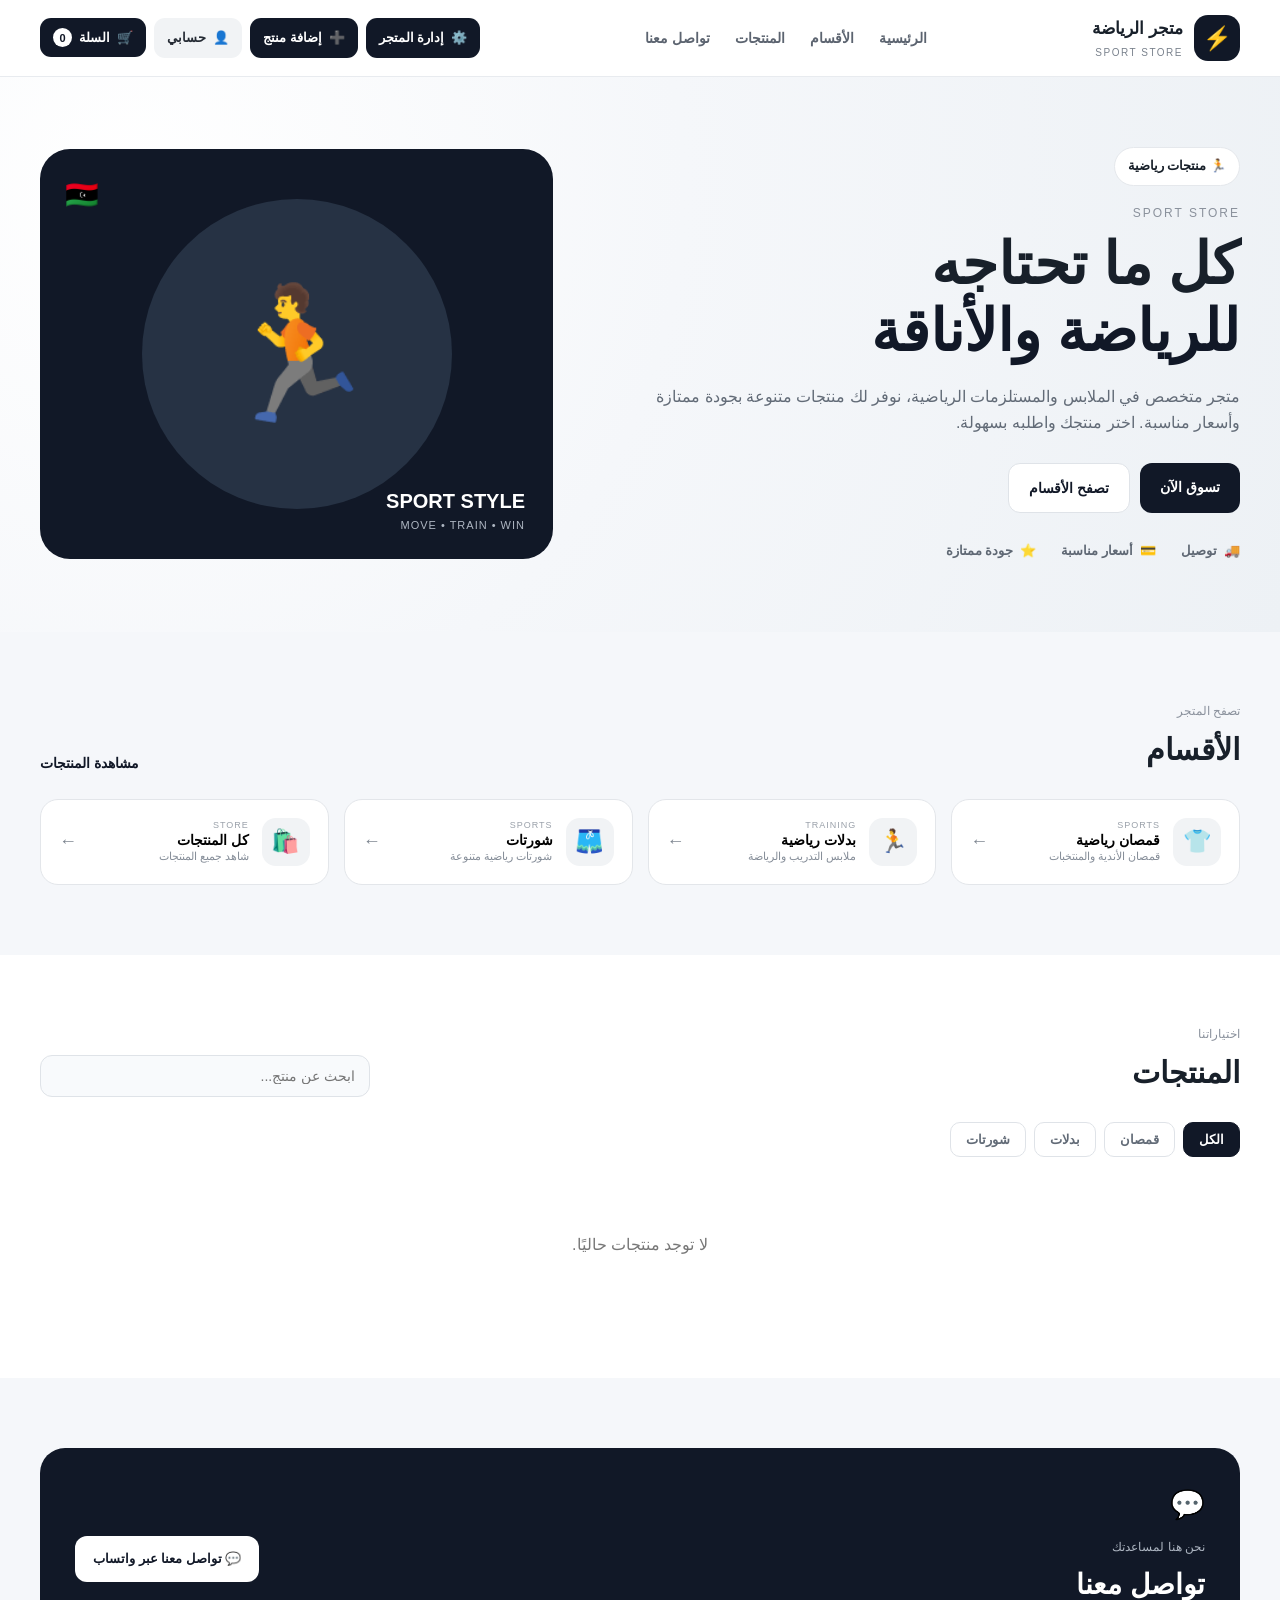
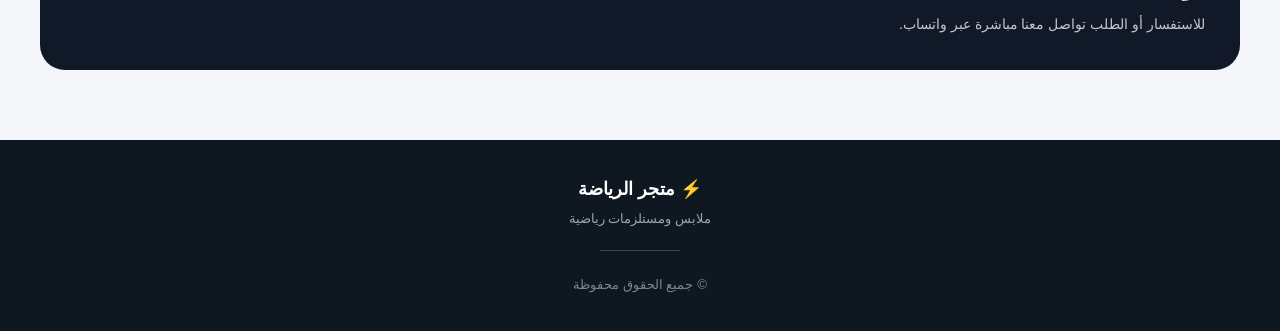
==== index.html @ 14ba753d "Add files via upload" ====
<!DOCTYPE html>
<html lang="ar" dir="rtl">

<head>
    <meta charset="UTF-8">
    <meta name="viewport" content="width=device-width, initial-scale=1.0">

    <title>متجر الرياضة</title>

    <link rel="stylesheet" href="style.css">

    <!-- تنسيق نافذة اختيار المقاس واللون فقط -->
    <style>
        .product-options {
            margin-top: 10px;
        }

        .option-group {
            margin-bottom: 16px;
        }

        .option-group label {
            display: block;
            font-weight: bold;
            margin-bottom: 8px;
        }

        .option-buttons {
            display: flex;
            flex-wrap: wrap;
            gap: 8px;
        }

        .option-button {
            border: 1px solid #d1d5db;
            background: #fff;
            color: #18202a;
            border-radius: 9px;
            padding: 9px 14px;
            cursor: pointer;
            font-weight: bold;
            transition: .2s;
        }

        .option-button:hover {
            border-color: #111827;
        }

        .option-button.selected {
            background: #111827;
            color: #fff;
            border-color: #111827;
        }

        .selected-option-text {
            margin-top: 7px;
            font-size: 13px;
            color: #6b7280;
        }

        .cart-item-options {
            margin: 6px 0;
            font-size: 13px;
            color: #555;
            line-height: 1.8;
        }

        .cart-item-options strong {
            color: #111827;
        }

        .product-option-note {
            margin-top: 8px;
            font-size: 12px;
            color: #6b7280;
        }

        .options-product-name {
            font-size: 18px;
            font-weight: bold;
            margin-bottom: 15px;
        }

        .options-error {
            color: #dc2626;
            font-size: 13px;
            margin-bottom: 10px;
            display: none;
        }

        .options-confirm-button {
            width: 100%;
            border: 0;
            background: #111827;
            color: #fff;
            padding: 13px;
            border-radius: 10px;
            font-size: 15px;
            font-weight: bold;
            cursor: pointer;
            margin-top: 5px;
        }

        .options-confirm-button:hover {
            background: #1f2937;
        }

        .checkout-item-options {
            display: block;
            font-size: 12px;
            color: #6b7280;
            margin-top: 3px;
        }
    </style>
</head>

<body>

    <!-- =========================
         الهيدر
    ========================== -->
    <header class="header">

        <div class="container header-content">

            <a href="#home" class="logo">
                <div class="logo-icon">⚡</div>

                <div>
                    <strong>متجر الرياضة</strong>
                    <small>SPORT STORE</small>
                </div>
            </a>

            <nav class="nav">
                <a href="#home">الرئيسية</a>
                <a href="#categories">الأقسام</a>
                <a href="#products">المنتجات</a>
                <a href="#contact">تواصل معنا</a>
            </nav>

            <div class="header-actions">

                <a href="admin.html" class="admin-button" id="admin-button">
                    ⚙️ <span>إدارة المتجر</span>
                </a>

                <a href="admin.html" class="admin-button" id="add-product-button">
                    ➕ <span>إضافة منتج</span>
                </a>

                <!-- حسابي -->
                <a
                    href="auth.html"
                    class="account-button"
                    id="account-button"
                    onclick="openAccount(event)"
                >
                    👤 <span>حسابي</span>
                </a>

                <button type="button" class="cart-button" onclick="openCart()">
                    🛒 <span>السلة</span>
                    <b id="cart-count">0</b>
                </button>

            </div>

        </div>

    </header>


    <!-- =========================
         الرئيسية
    ========================== -->
    <section class="hero" id="home">

        <div class="container hero-content">

            <div class="hero-text">

                <span class="hero-badge">
                    🏃 منتجات رياضية
                </span>

                <div class="hero-small">
                    SPORT STORE
                </div>

                <h1>
                    كل ما تحتاجه
                    <span>للرياضة والأناقة</span>
                </h1>

                <p>
                    متجر متخصص في الملابس والمستلزمات الرياضية،
                    نوفر لك منتجات متنوعة بجودة ممتازة وأسعار مناسبة.
                    اختر منتجك واطلبه بسهولة.
                </p>

                <div class="hero-buttons">

                    <a href="#products" class="primary-button">
                        تسوق الآن
                    </a>

                    <a href="#categories" class="secondary-button">
                        تصفح الأقسام
                    </a>

                </div>

                <div class="hero-features">

                    <div>
                        🚚
                        <span>توصيل</span>
                    </div>

                    <div>
                        💳
                        <span>أسعار مناسبة</span>
                    </div>

                    <div>
                        ⭐
                        <span>جودة ممتازة</span>
                    </div>

                </div>

            </div>


            <div class="hero-card">

                <div class="hero-circle"></div>

                <div class="hero-product">
                    🏃
                </div>

                <div class="hero-card-text">
                    <strong>SPORT STYLE</strong>
                    <span>MOVE • TRAIN • WIN</span>
                </div>

                <div class="hero-flag">
                    🇱🇾
                </div>

            </div>

        </div>

    </section>


    <!-- =========================
         الأقسام
    ========================== -->
    <section class="categories-section" id="categories">

        <div class="container">

            <div class="section-heading">

                <div>
                    <span class="section-label">
                        تصفح المتجر
                    </span>

                    <h2>
                        الأقسام
                    </h2>
                </div>

                <a href="#products">
                    مشاهدة المنتجات
                </a>

            </div>


            <div class="sport-categories">

                <button
                    type="button"
                    class="sport-category"
                    onclick="filterByCategory('قمصان')"
                >

                    <div class="sport-category-icon">
                        👕
                    </div>

                    <div class="sport-category-content">

                        <span>
                            SPORTS
                        </span>

                        <strong>
                            قمصان رياضية
                        </strong>

                        <small>
                            قمصان الأندية والمنتخبات
                        </small>

                    </div>

                    <div class="sport-category-arrow">
                        ←
                    </div>

                </button>


                <button
                    type="button"
                    class="sport-category"
                    onclick="filterByCategory('بدلات')"
                >

                    <div class="sport-category-icon">
                        🏃
                    </div>

                    <div class="sport-category-content">

                        <span>
                            TRAINING
                        </span>

                        <strong>
                            بدلات رياضية
                        </strong>

                        <small>
                            ملابس التدريب والرياضة
                        </small>

                    </div>

                    <div class="sport-category-arrow">
                        ←
                    </div>

                </button>


                <button
                    type="button"
                    class="sport-category"
                    onclick="filterByCategory('شورتات')"
                >

                    <div class="sport-category-icon">
                        🩳
                    </div>

                    <div class="sport-category-content">

                        <span>
                            SPORTS
                        </span>

                        <strong>
                            شورتات
                        </strong>

                        <small>
                            شورتات رياضية متنوعة
                        </small>

                    </div>

                    <div class="sport-category-arrow">
                        ←
                    </div>

                </button>


                <button
                    type="button"
                    class="sport-category sport-category-all"
                    onclick="filterByCategory('الكل')"
                >

                    <div class="sport-category-icon">
                        🛍️
                    </div>

                    <div class="sport-category-content">

                        <span>
                            STORE
                        </span>

                        <strong>
                            كل المنتجات
                        </strong>

                        <small>
                            شاهد جميع المنتجات
                        </small>

                    </div>

                    <div class="sport-category-arrow">
                        ←
                    </div>

                </button>

            </div>

        </div>

    </section>


    <!-- =========================
         المنتجات
    ========================== -->
    <section class="products-section" id="products">

        <div class="container">

            <div class="products-heading">

                <div>

                    <span class="section-label">
                        اختياراتنا
                    </span>

                    <h2>
                        المنتجات
                    </h2>

                </div>


                <div class="search-box">

                    <input
                        type="search"
                        id="search-input"
                        placeholder="ابحث عن منتج..."
                    >

                </div>

            </div>


            <div class="filter-buttons">

                <button
                    type="button"
                    class="filter-btn active"
                    data-category="الكل"
                    onclick="filterByCategory('الكل', this)"
                >
                    الكل
                </button>

                <button
                    type="button"
                    class="filter-btn"
                    data-category="قمصان"
                    onclick="filterByCategory('قمصان', this)"
                >
                    قمصان
                </button>

                <button
                    type="button"
                    class="filter-btn"
                    data-category="بدلات"
                    onclick="filterByCategory('بدلات', this)"
                >
                    بدلات
                </button>

                <button
                    type="button"
                    class="filter-btn"
                    data-category="شورتات"
                    onclick="filterByCategory('شورتات', this)"
                >
                    شورتات
                </button>

            </div>


            <div
                class="products-grid"
                id="products-container"
            ></div>


            <div
                class="no-products"
                id="no-products"
            >
                لا توجد منتجات حاليًا.
            </div>

        </div>

    </section>


    <!-- =========================
         تواصل معنا
    ========================== -->
    <section class="contact-section" id="contact">

        <div class="container">

            <div class="contact-box">

                <div>

                    <div class="contact-icon">
                        💬
                    </div>

                    <span>
                        نحن هنا لمساعدتك
                    </span>

                    <h2>
                        تواصل معنا
                    </h2>

                    <p>
                        للاستفسار أو الطلب تواصل معنا مباشرة عبر واتساب.
                    </p>

                </div>


                <a
                    href="https://api.whatsapp.com/send?phone=218910251861"
                    class="whatsapp-button"
                >
                    💬 تواصل معنا عبر واتساب
                </a>

            </div>

        </div>

    </section>


    <!-- =========================
         نافذة اختيار المقاس واللون
    ========================== -->
    <div
        class="modal-overlay"
        id="product-options-modal"
    >

        <div class="modal">

            <div class="modal-header">

                <div>

                    <span>
                        اختر المواصفات
                    </span>

                    <h2>
                        🛍️ تفاصيل المنتج
                    </h2>

                </div>

                <button
                    type="button"
                    class="close-button"
                    onclick="closeProductOptions()"
                >
                    ×
                </button>

            </div>


            <div class="options-product-name" id="options-product-name">
                المنتج
            </div>


            <div
                class="options-error"
                id="options-error"
            >
                يرجى اختيار الخيارات المطلوبة.
            </div>


            <div
                class="product-options"
                id="product-options"
            ></div>


            <button
                type="button"
                class="options-confirm-button"
                onclick="confirmProductOptions()"
            >
                🛒 إضافة للسلة
            </button>

        </div>

    </div>


    <!-- =========================
         سلة المشتريات
    ========================== -->
    <div
        class="modal-overlay"
        id="cart-modal"
    >

        <div class="modal">

            <div class="modal-header">

                <div>

                    <span>
                        مشترياتك
                    </span>

                    <h2>
                        🛒 سلة المشتريات
                    </h2>

                </div>

                <button
                    type="button"
                    class="close-button"
                    onclick="closeCart()"
                >
                    ×
                </button>

            </div>


            <div
                class="cart-items"
                id="cart-items"
            ></div>


            <div class="cart-footer">

                <div class="cart-total">

                    <span>
                        الإجمالي
                    </span>

                    <strong id="cart-total">
                        0 د.ل
                    </strong>

                </div>


                <button
                    type="button"
                    class="checkout-button"
                    onclick="checkout()"
                >
                    إتمام الطلب
                </button>

            </div>

        </div>

    </div>


    <!-- =========================
         إتمام الطلب
    ========================== -->
    <div
        class="modal-overlay"
        id="checkout-modal"
    >

        <div class="modal">

            <div class="modal-header">

                <div>

                    <span>
                        بيانات التوصيل
                    </span>

                    <h2>
                        إتمام الطلب
                    </h2>

                </div>

                <button
                    type="button"
                    class="close-button"
                    onclick="closeCheckout()"
                >
                    ×
                </button>

            </div>


            <form id="checkout-form">

                <div class="form-group">

                    <label for="customer-name">
                        الاسم
                    </label>

                    <input
                        type="text"
                        id="customer-name"
                        placeholder="اكتب اسمك"
                        required
                    >

                </div>


                <div class="form-group">

                    <label for="customer-phone">
                        رقم الهاتف
                    </label>

                    <input
                        type="tel"
                        id="customer-phone"
                        placeholder="0912345678"
                        required
                    >

                </div>


                <div class="form-group">

                    <label for="customer-city">
                        المدينة
                    </label>

                    <input
                        type="text"
                        id="customer-city"
                        placeholder="مثال: طرابلس"
                        required
                    >

                </div>


                <div class="form-group">

                    <label for="customer-address">
                        العنوان
                    </label>

                    <textarea
                        id="customer-address"
                        placeholder="اكتب عنوان التوصيل بالتفصيل"
                        required
                    ></textarea>

                </div>


                <div class="form-group">

                    <label for="customer-notes">
                        ملاحظات
                    </label>

                    <textarea
                        id="customer-notes"
                        placeholder="أي ملاحظات إضافية..."
                    ></textarea>

                </div>


                <div class="checkout-summary">

                    <h3>
                        ملخص الطلب
                    </h3>

                    <div
                        class="checkout-items"
                        id="checkout-items"
                    ></div>

                    <div class="checkout-total">

                        <span>
                            الإجمالي
                        </span>

                        <strong id="checkout-total">
                            0 د.ل
                        </strong>

                    </div>

                </div>


                <button
                    type="submit"
                    class="confirm-order-button"
                >
                    📲 إرسال الطلب عبر واتساب
                </button>

            </form>

        </div>

    </div>


    <!-- =========================
         الفوتر
    ========================== -->
    <footer class="footer">

        <div class="container">

            <div class="footer-logo">
                ⚡ متجر الرياضة
            </div>

            <p>
                ملابس ومستلزمات رياضية
            </p>

            <div class="footer-line"></div>

            <small>
                © جميع الحقوق محفوظة
            </small>

        </div>

    </footer>


    <!-- =========================
         فتح الحساب حسب حالة تسجيل الدخول
    ========================== -->
    <script>
        function openAccount(event) {

            event.preventDefault();

            const currentUser =
                localStorage.getItem("myStoreCurrentUser");

            if (currentUser) {

                window.location.href = "account.html";

            } else {

                window.location.href = "auth.html";

            }
        }
    </script>


    <script src="script.js"></script>

</body>

</html>
---- style.css ----
/* =========================
   الإعدادات العامة
========================= */

* {
    box-sizing: border-box;
    margin: 0;
    padding: 0;
}

html {
    scroll-behavior: smooth;
}

body {
    font-family: Arial, Tahoma, sans-serif;
    background: #f5f7fa;
    color: #18202a;
    line-height: 1.6;
}

a {
    text-decoration: none;
    color: inherit;
}

button,
input,
textarea,
select {
    font-family: inherit;
}

.container {
    width: min(1200px, calc(100% - 40px));
    margin: auto;
}


/* =========================
   HEADER
========================= */

.header {
    background: #ffffff;
    border-bottom: 1px solid #e8ebef;
    position: sticky;
    top: 0;
    z-index: 100;
}

.header-content {
    min-height: 76px;
    display: flex;
    align-items: center;
    justify-content: space-between;
    gap: 20px;
}

.logo {
    display: flex;
    align-items: center;
    gap: 11px;
    flex-shrink: 0;
}

.logo-icon {
    width: 46px;
    height: 46px;
    border-radius: 14px;
    background: #111827;
    color: #fff;
    display: flex;
    align-items: center;
    justify-content: center;
    font-size: 23px;
}

.logo strong {
    display: block;
    font-size: 17px;
}

.logo small {
    display: block;
    color: #7a828d;
    font-size: 10px;
    letter-spacing: 1.5px;
    margin-top: 2px;
}

.nav {
    display: flex;
    align-items: center;
    gap: 25px;
}

.nav a {
    color: #5c6470;
    font-size: 14px;
    font-weight: bold;
    transition: .2s;
}

.nav a:hover {
    color: #111827;
}

.header-actions {
    display: flex;
    align-items: center;
    gap: 8px;
}


/* =========================
   أزرار الإدارة
   إضافة فقط بدون تغيير
   باقي تصميم الموقع
========================= */

.admin-button {
    display: flex;
    align-items: center;
    justify-content: center;
    gap: 7px;

    padding: 10px 13px;

    background: #111827;
    color: #ffffff;

    border: 0;
    border-radius: 11px;

    font-size: 13px;
    font-weight: bold;

    text-decoration: none;
    white-space: nowrap;

    cursor: pointer;

    transition:
        transform .2s ease,
        opacity .2s ease,
        background .2s ease;
}

.admin-button:hover {
    background: #1f2937;
    transform: translateY(-1px);
}

.admin-button:active {
    transform: translateY(0);
}


/* =========================
   ACCOUNT
========================= */

.account-button {
    display: flex;
    align-items: center;
    gap: 7px;
    padding: 10px 13px;
    border-radius: 11px;
    background: #f1f3f5;
    color: #252b34;
    font-size: 13px;
    font-weight: bold;
    transition: .2s;
}

.account-button:hover {
    background: #e7e9ec;
}


/* =========================
   CART BUTTON
========================= */

.cart-button {
    position: relative;

    display: flex;
    align-items: center;
    gap: 7px;

    border: 0;
    padding: 10px 13px;

    border-radius: 11px;

    background: #111827;
    color: white;

    font-size: 13px;
    font-weight: bold;

    cursor: pointer;

    transition: .2s;
}

.cart-button:hover {
    background: #1f2937;
}

.cart-button b {
    min-width: 19px;
    height: 19px;

    padding: 0 5px;

    border-radius: 20px;

    background: #ffffff;
    color: #111827;

    display: flex;
    align-items: center;
    justify-content: center;

    font-size: 11px;
}


/* =========================
   HERO
========================= */

.hero {
    padding: 70px 0;
    background:
        radial-gradient(
            circle at 10% 20%,
            #ffffff 0,
            #f5f7fa 45%,
            #edf1f5 100%
        );
}

.hero-content {
    display: grid;
    grid-template-columns: 1.1fr .9fr;
    align-items: center;
    gap: 60px;
}

.hero-badge {
    display: inline-flex;
    align-items: center;
    gap: 7px;

    background: #ffffff;
    border: 1px solid #e5e8ec;

    border-radius: 30px;

    padding: 8px 13px;

    font-size: 13px;
    font-weight: bold;

    margin-bottom: 18px;
}

.hero-small {
    color: #8a919c;
    font-size: 12px;
    letter-spacing: 2px;
    margin-bottom: 8px;
}

.hero h1 {
    font-size: clamp(34px, 5vw, 58px);
    line-height: 1.15;
    margin-bottom: 20px;
}

.hero h1 span {
    display: block;
    color: #111827;
}

.hero-text p {
    max-width: 650px;
    color: #626b77;
    font-size: 16px;
    margin-bottom: 27px;
}

.hero-buttons {
    display: flex;
    gap: 10px;
    flex-wrap: wrap;
}

.primary-button,
.secondary-button {
    padding: 13px 20px;
    border-radius: 12px;
    font-weight: bold;
    font-size: 14px;
    transition: .2s;
}

.primary-button {
    background: #111827;
    color: #fff;
}

.primary-button:hover {
    background: #1f2937;
}

.secondary-button {
    background: #fff;
    color: #111827;
    border: 1px solid #dfe3e8;
}

.secondary-button:hover {
    background: #f1f3f5;
}

.hero-features {
    display: flex;
    gap: 25px;
    margin-top: 28px;
    flex-wrap: wrap;
}

.hero-features div {
    display: flex;
    align-items: center;
    gap: 7px;
    color: #5f6874;
    font-size: 13px;
    font-weight: bold;
}

.hero-card {
    min-height: 410px;
    border-radius: 30px;
    background: #111827;
    color: #fff;
    position: relative;
    overflow: hidden;

    display: flex;
    align-items: center;
    justify-content: center;
}

.hero-circle {
    position: absolute;

    width: 310px;
    height: 310px;

    border-radius: 50%;

    background: #263244;
}

.hero-product {
    position: relative;
    z-index: 2;
    font-size: 130px;
}

.hero-card-text {
    position: absolute;
    right: 28px;
    bottom: 25px;

    display: flex;
    flex-direction: column;
}

.hero-card-text strong {
    font-size: 20px;
}

.hero-card-text span {
    font-size: 11px;
    color: #aeb6c2;
    letter-spacing: 1px;
}

.hero-flag {
    position: absolute;
    top: 25px;
    left: 25px;
    font-size: 27px;
}


/* =========================
   SECTIONS
========================= */

.categories-section,
.products-section,
.contact-section {
    padding: 70px 0;
}

.section-heading,
.products-heading {
    display: flex;
    align-items: end;
    justify-content: space-between;
    gap: 20px;

    margin-bottom: 25px;
}

.section-label {
    display: block;
    color: #8a919c;
    font-size: 12px;
    margin-bottom: 5px;
}

.section-heading h2,
.products-heading h2 {
    font-size: 30px;
}

.section-heading > a {
    color: #111827;
    font-size: 14px;
    font-weight: bold;
}


/* =========================
   CATEGORIES
========================= */

.sport-categories {
    display: grid;
    grid-template-columns: repeat(4, 1fr);
    gap: 15px;
}

.sport-category {
    border: 1px solid #e3e6ea;
    background: #fff;

    border-radius: 18px;
    padding: 18px;

    display: flex;
    align-items: center;
    gap: 13px;

    text-align: right;

    cursor: pointer;

    transition:
        transform .2s ease,
        box-shadow .2s ease,
        border-color .2s ease;
}

.sport-category:hover {
    transform: translateY(-3px);
    border-color: #cfd4da;
    box-shadow: 0 12px 30px rgba(17,24,39,.08);
}

.sport-category-icon {
    width: 48px;
    height: 48px;

    flex-shrink: 0;

    border-radius: 14px;

    background: #f1f3f5;

    display: flex;
    align-items: center;
    justify-content: center;

    font-size: 23px;
}

.sport-category-content {
    flex: 1;
}

.sport-category-content span {
    display: block;
    color: #9aa1aa;
    font-size: 9px;
    letter-spacing: 1px;
}

.sport-category-content strong {
    display: block;
    font-size: 14px;
    margin: 2px 0;
}

.sport-category-content small {
    display: block;
    color: #858d98;
    font-size: 11px;
}

.sport-category-arrow {
    color: #7d8590;
    font-size: 18px;
}


/* =========================
   PRODUCTS
========================= */

.products-section {
    background: #fff;
}

.search-box {
    width: min(330px, 100%);
}

.search-box input {
    width: 100%;

    border: 1px solid #dfe3e8;
    border-radius: 12px;

    padding: 12px 14px;

    outline: none;

    background: #f8fafc;

    font-size: 14px;
}

.search-box input:focus {
    border-color: #aeb5be;
    background: #fff;
}

.filter-buttons {
    display: flex;
    gap: 8px;
    flex-wrap: wrap;

    margin-bottom: 25px;
}

.filter-btn {
    border: 1px solid #dfe3e8;

    background: #fff;
    color: #626b77;

    padding: 9px 15px;

    border-radius: 10px;

    font-size: 13px;
    font-weight: bold;

    cursor: pointer;

    transition: .2s;
}

.filter-btn:hover,
.filter-btn.active {
    background: #111827;
    color: #fff;
    border-color: #111827;
}

.products-grid {
    display: grid;
    grid-template-columns: repeat(4, 1fr);
    gap: 18px;
}

.product-card {
    background: #fff;

    border: 1px solid #e5e8ec;
    border-radius: 18px;

    overflow: hidden;

    transition:
        transform .2s ease,
        box-shadow .2s ease;
}

.product-card:hover {
    transform: translateY(-4px);
    box-shadow: 0 15px 35px rgba(17,24,39,.08);
}

.product-image {
    height: 250px;
    background: #f1f3f5;
    overflow: hidden;
}

.product-image img {
    width: 100%;
    height: 100%;
    object-fit: cover;
}

.product-info {
    padding: 16px;
}

.product-category {
    color: #8a919c;
    font-size: 11px;
    margin-bottom: 5px;
}

.product-name {
    font-size: 16px;
    margin-bottom: 8px;
}

.product-description {
    color: #7b838e;
    font-size: 12px;
    margin-bottom: 12px;

    display: -webkit-box;
    -webkit-line-clamp: 2;
    -webkit-box-orient: vertical;
    overflow: hidden;
}

.product-bottom {
    display: flex;
    align-items: center;
    justify-content: space-between;
    gap: 10px;
}

.product-price {
    font-size: 17px;
    font-weight: bold;
}

.add-to-cart {
    border: 0;
    background: #111827;
    color: #fff;

    padding: 9px 12px;

    border-radius: 10px;

    font-size: 12px;
    font-weight: bold;

    cursor: pointer;
}

.add-to-cart:hover {
    background: #1f2937;
}

.no-products {
    display: none;
    text-align: center;
    padding: 50px 20px;
    color: #777;
}


/* =========================
   CONTACT
========================= */

.contact-box {
    background: #111827;
    color: #fff;

    border-radius: 25px;

    padding: 35px;

    display: flex;
    align-items: center;
    justify-content: space-between;

    gap: 25px;
}

.contact-icon {
    font-size: 28px;
    margin-bottom: 5px;
}

.contact-box > div > span {
    color: #aeb6c2;
    font-size: 12px;
}

.contact-box h2 {
    font-size: 28px;
    margin: 5px 0;
}

.contact-box p {
    color: #c1c7d0;
    font-size: 14px;
}

.whatsapp-button {
    background: #fff;
    color: #111827;

    padding: 13px 18px;

    border-radius: 12px;

    font-size: 13px;
    font-weight: bold;

    white-space: nowrap;
}


/* =========================
   MODALS
========================= */

.modal-overlay {
    position: fixed;
    inset: 0;

    background: rgba(0,0,0,.65);

    display: none;
    align-items: center;
    justify-content: center;

    padding: 20px;

    z-index: 1000;
}

.modal-overlay.show {
    display: flex;
}

.modal {
    width: 100%;
    max-width: 600px;

    max-height: 90vh;

    overflow-y: auto;

    background: #fff;

    border-radius: 20px;

    padding: 25px;
}

.modal-header {
    display: flex;
    align-items: center;
    justify-content: space-between;

    margin-bottom: 20px;
}

.modal-header span {
    color: #8a919c;
    font-size: 12px;
}

.modal-header h2 {
    font-size: 21px;
}

.close-button {
    width: 38px;
    height: 38px;

    border: 0;
    border-radius: 50%;

    background: #f0f2f4;

    font-size: 23px;

    cursor: pointer;
}


/* =========================
   CART
========================= */

.cart-items {
    display: grid;
    gap: 10px;
}

.cart-item {
    border: 1px solid #e5e7eb;
    border-radius: 13px;

    padding: 13px;

    display: flex;
    align-items: center;
    justify-content: space-between;

    gap: 12px;
}

.cart-item-right {
    display: flex;
    align-items: center;
    gap: 10px;
}

.cart-item-image {
    width: 55px;
    height: 55px;

    border-radius: 10px;

    object-fit: cover;
    background: #f1f3f5;
}

.cart-item-name {
    font-weight: bold;
    font-size: 14px;
}

.cart-item-price {
    color: #777;
    font-size: 12px;
}

.cart-quantity {
    display: flex;
    align-items: center;
    gap: 7px;
}

.cart-quantity button {
    width: 28px;
    height: 28px;

    border: 0;
    border-radius: 8px;

    background: #f0f2f4;

    cursor: pointer;
}

.cart-quantity span {
    min-width: 20px;
    text-align: center;
    font-weight: bold;
}

.cart-footer {
    border-top: 1px solid #e5e7eb;

    margin-top: 20px;
    padding-top: 18px;
}

.cart-total {
    display: flex;
    align-items: center;
    justify-content: space-between;

    margin-bottom: 15px;
}

.cart-total strong {
    font-size: 20px;
}

.checkout-button {
    width: 100%;

    border: 0;
    border-radius: 12px;

    padding: 14px;

    background: #111827;
    color: #fff;

    font-size: 15px;
    font-weight: bold;

    cursor: pointer;
}


/* =========================
   FORMS
========================= */

.form-group {
    margin-bottom: 15px;
}

.form-group label {
    display: block;

    font-size: 13px;
    font-weight: bold;

    margin-bottom: 7px;
}

.form-group input,
.form-group textarea,
.form-group select {
    width: 100%;

    padding: 12px;

    border: 1px solid #dfe3e8;
    border-radius: 11px;

    outline: none;

    font-size: 14px;
}

.form-group textarea {
    min-height: 90px;
    resize: vertical;
}

.checkout-summary {
    background: #f8fafc;

    border-radius: 14px;

    padding: 15px;

    margin-top: 20px;
}

.checkout-summary h3 {
    font-size: 15px;
    margin-bottom: 12px;
}

.checkout-items {
    display: grid;
    gap: 8px;
}

.checkout-item {
    display: flex;
    justify-content: space-between;

    gap: 10px;

    padding: 8px 0;

    border-bottom: 1px solid #e5e7eb;

    font-size: 13px;
}

.checkout-total {
    display: flex;
    align-items: center;
    justify-content: space-between;

    padding-top: 12px;

    font-weight: bold;
}

.confirm-order-button {
    width: 100%;

    margin-top: 15px;

    padding: 14px;

    border: 0;
    border-radius: 12px;

    background: #111827;
    color: #fff;

    font-size: 14px;
    font-weight: bold;

    cursor: pointer;
}


/* =========================
   FOOTER
========================= */

.footer {
    background: #0f1720;
    color: #fff;

    text-align: center;

    padding: 35px 0;
}

.footer-logo {
    font-size: 18px;
    font-weight: bold;
    margin-bottom: 5px;
}

.footer p {
    color: #9ca5b1;
    font-size: 13px;
}

.footer-line {
    width: 80px;
    height: 1px;

    background: #3b4350;

    margin: 20px auto;
}

.footer small {
    color: #7d8692;
}


/* =========================
   RESPONSIVE
========================= */

@media (max-width: 1000px) {

    .nav {
        display: none;
    }

    .hero-content {
        grid-template-columns: 1fr;
    }

    .hero-card {
        min-height: 330px;
    }

    .sport-categories {
        grid-template-columns: repeat(2, 1fr);
    }

    .products-grid {
        grid-template-columns: repeat(3, 1fr);
    }

}


@media (max-width: 700px) {

    .container {
        width: min(100% - 24px, 1200px);
    }

    .header-content {
        gap: 8px;
    }

    .logo strong {
        font-size: 14px;
    }

    .logo small {
        font-size: 8px;
    }

    .logo-icon {
        width: 40px;
        height: 40px;
    }

    .header-actions {
        gap: 5px;
    }

    .header-actions .admin-button span,
    .header-actions .account-button span,
    .header-actions .cart-button span {
        display: none;
    }

    .admin-button,
    .account-button,
    .cart-button {
        width: 40px;
        height: 40px;

        padding: 0;

        justify-content: center;
    }

    .hero {
        padding: 45px 0;
    }

    .hero h1 {
        font-size: 36px;
    }

    .hero-card {
        min-height: 280px;
    }

    .hero-product {
        font-size: 90px;
    }

    .section-heading,
    .products-heading {
        align-items: stretch;
        flex-direction: column;
    }

    .search-box {
        width: 100%;
    }

    .sport-categories {
        grid-template-columns: 1fr;
    }

    .products-grid {
        grid-template-columns: repeat(2, 1fr);
        gap: 12px;
    }

    .product-image {
        height: 210px;
    }

    .contact-box {
        flex-direction: column;
        align-items: stretch;
    }

    .whatsapp-button {
        text-align: center;
    }

}


@media (max-width: 430px) {

    .products-grid {
        grid-template-columns: 1fr 1fr;
    }

    .product-image {
        height: 180px;
    }

    .product-info {
        padding: 12px;
    }

    .product-name {
        font-size: 14px;
    }

    .product-price {
        font-size: 15px;
    }

}
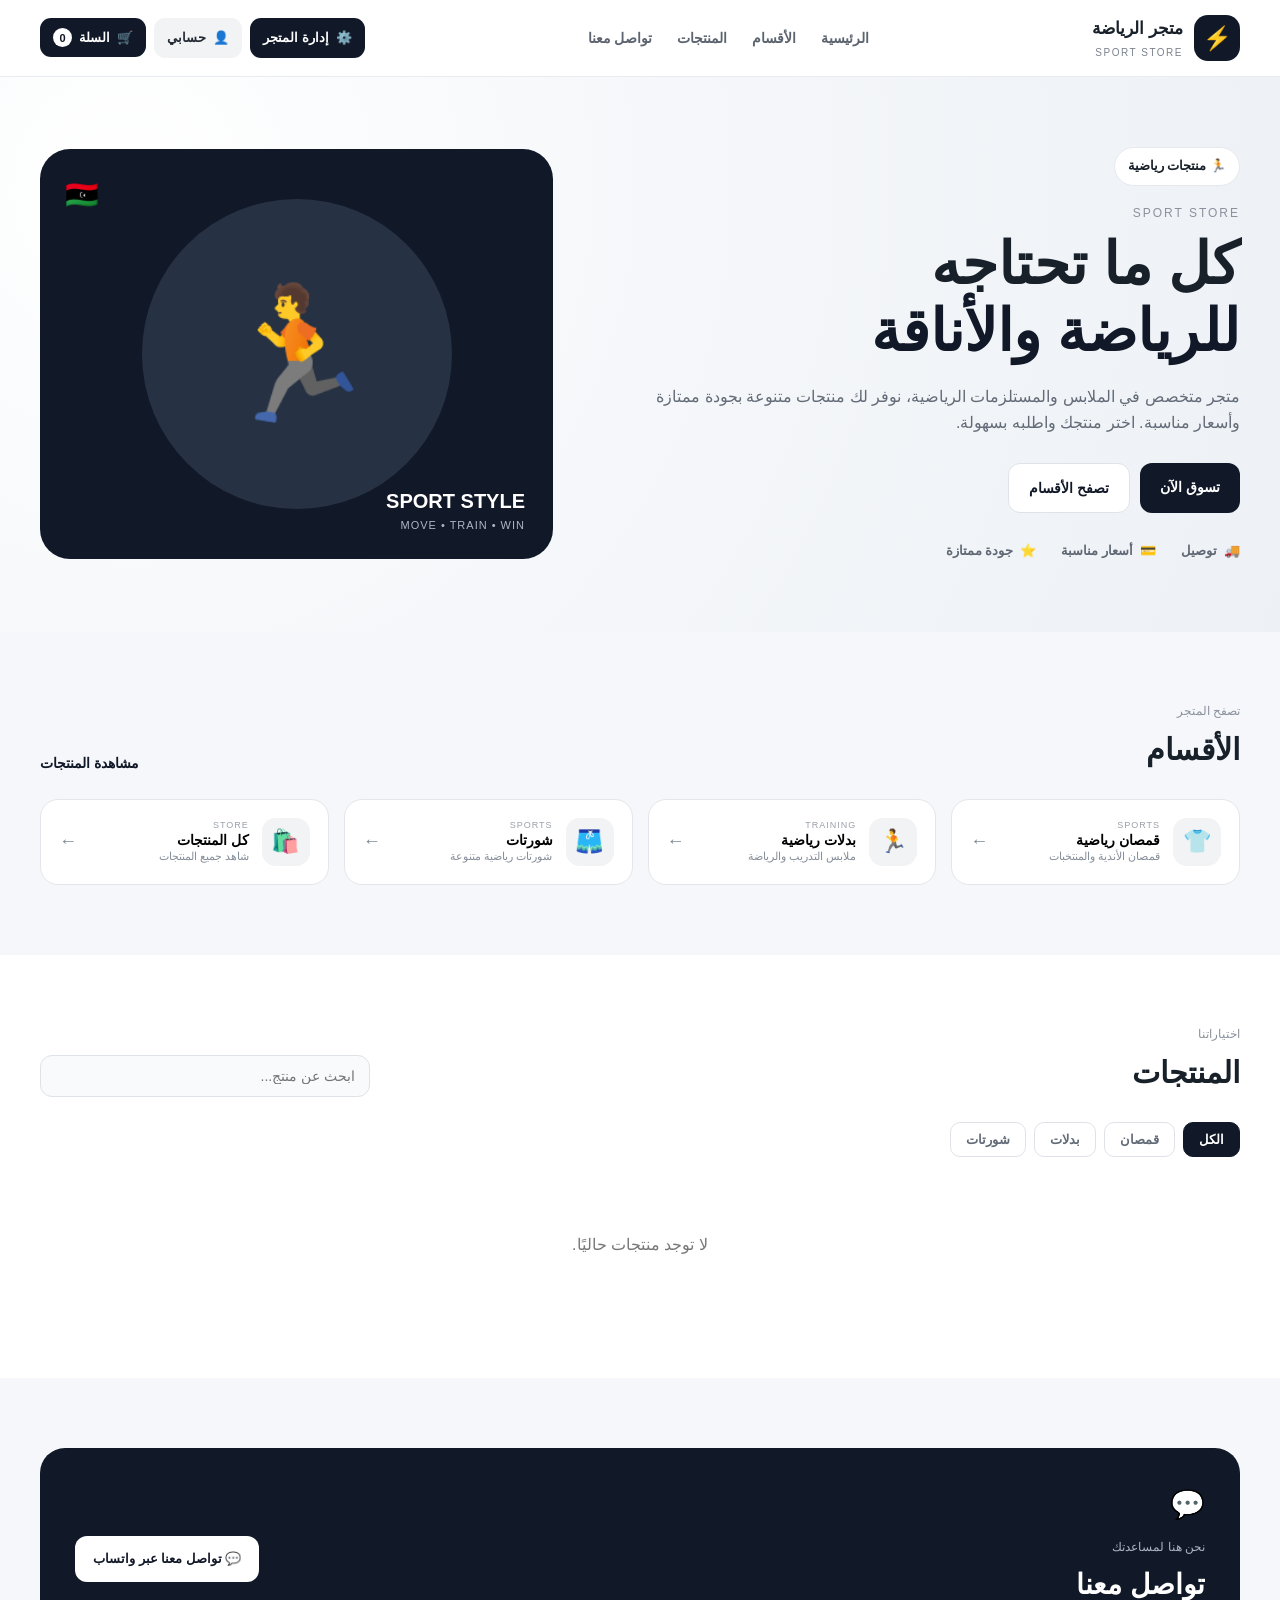
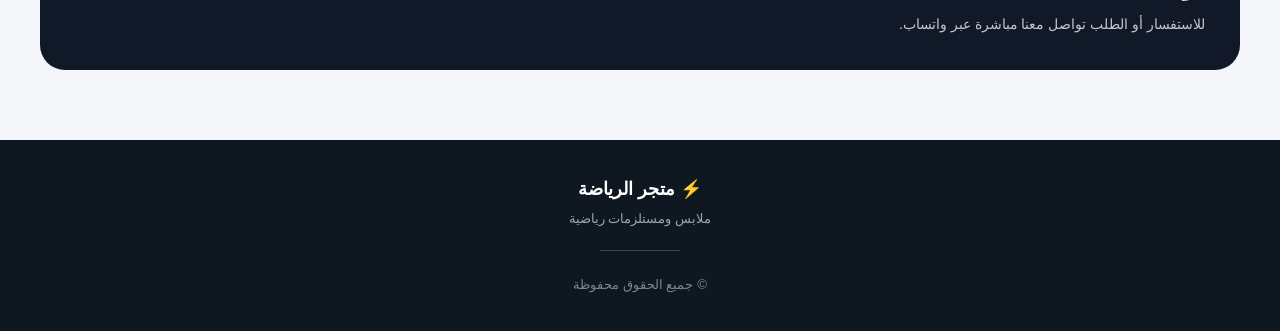
==== commit d44eb2a6: "Update index.html" ====
--- a/index.html
+++ b/index.html
@@ -141,12 +141,9 @@
 
             <div class="header-actions">
 
+                <!-- زر إدارة المتجر الوحيد -->
                 <a href="admin.html" class="admin-button" id="admin-button">
                     ⚙️ <span>إدارة المتجر</span>
-                </a>
-
-                <a href="admin.html" class="admin-button" id="add-product-button">
-                    ➕ <span>إضافة منتج</span>
                 </a>
 
                 <!-- حسابي -->
@@ -907,4 +904,4 @@
 
 </body>
 
-</html>+                </html>
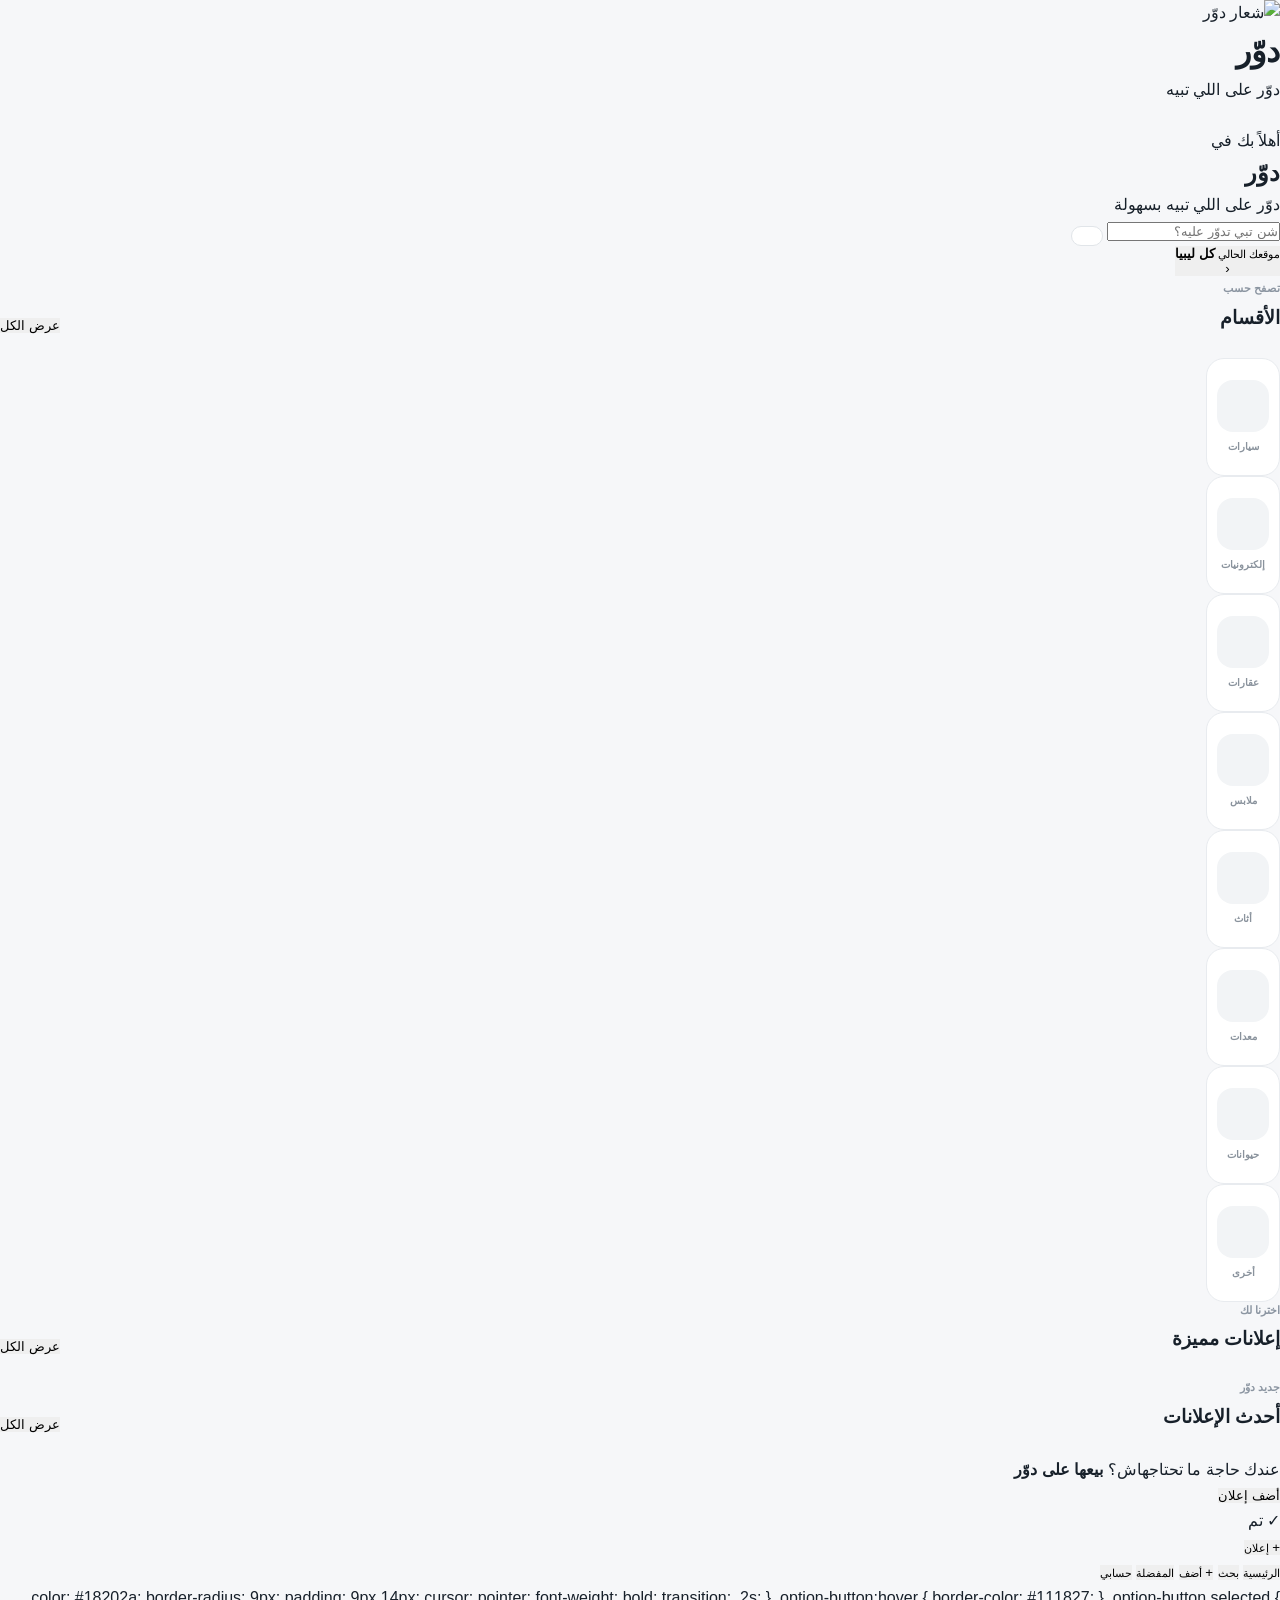
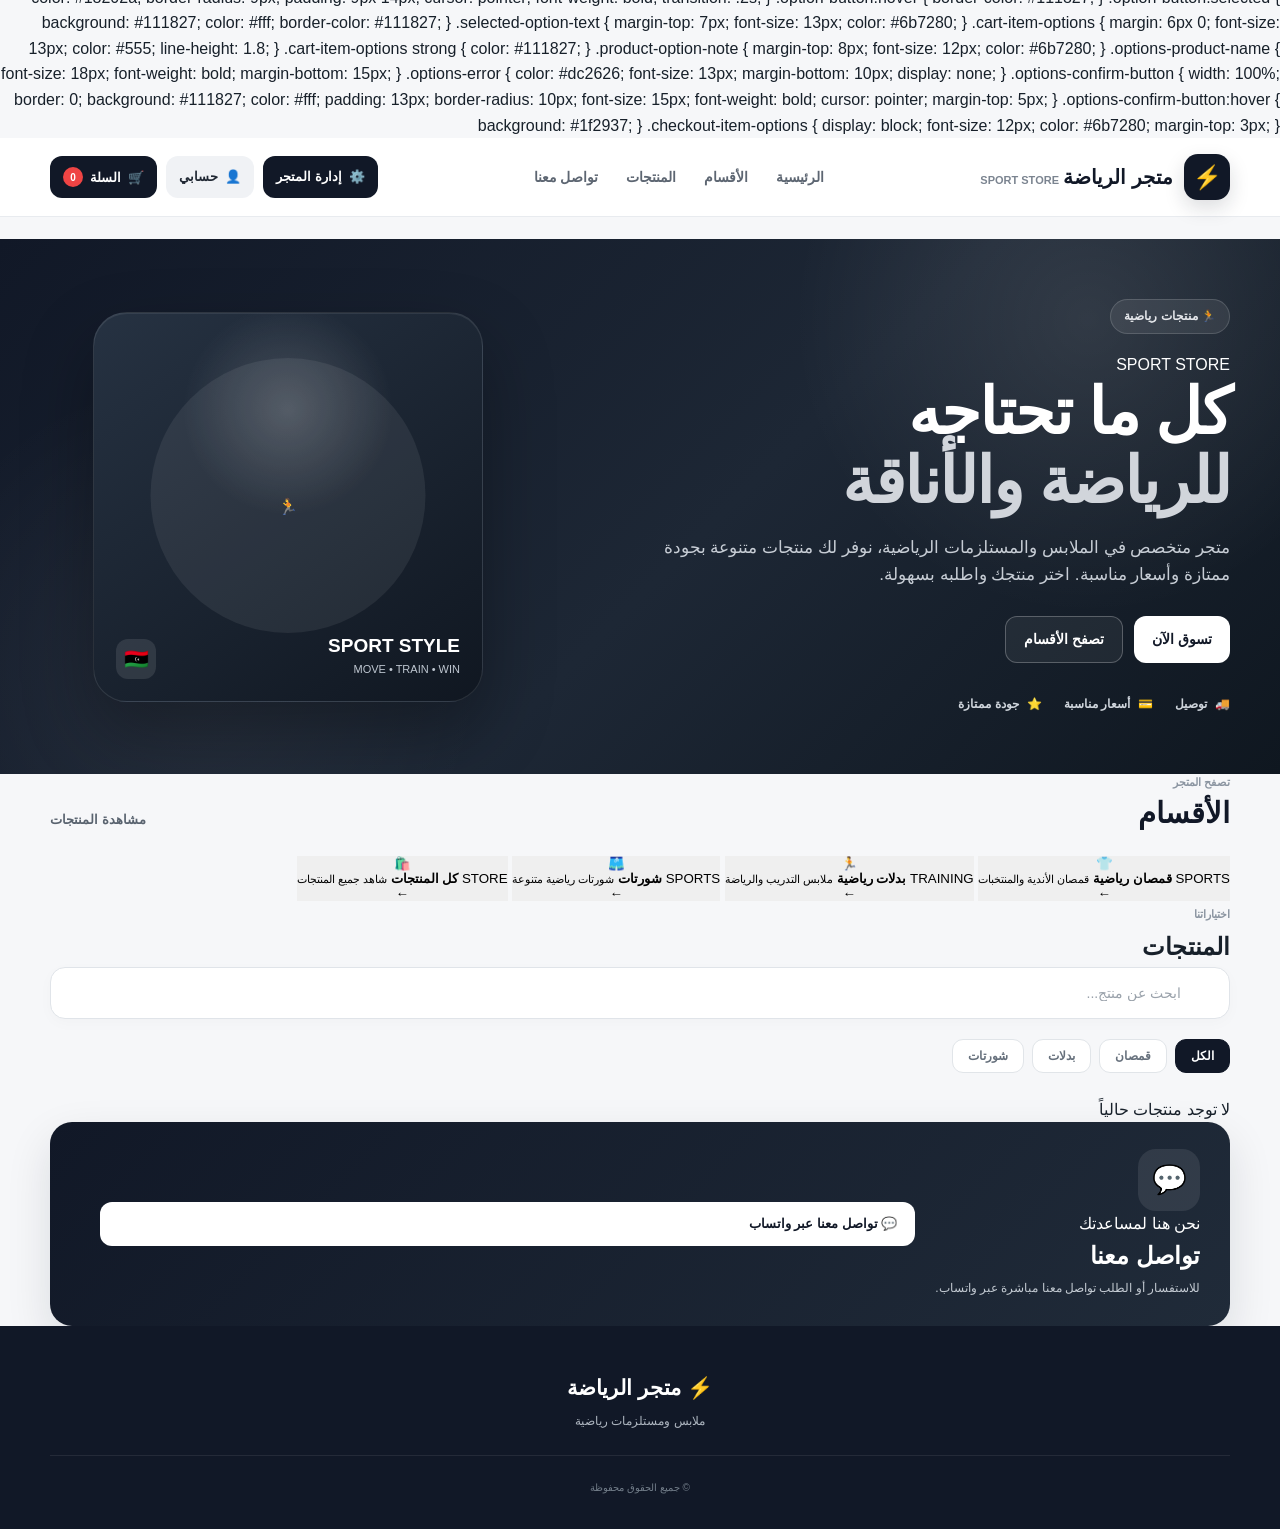
==== commit 9cce2bab: "Update index.html" ====
--- a/index.html
+++ b/index.html
@@ -2,39 +2,2229 @@
 <html lang="ar" dir="rtl">
 
 <head>
+
     <meta charset="UTF-8">
-    <meta name="viewport" content="width=device-width, initial-scale=1.0">
-
-    <title>متجر الرياضة</title>
-
-    <link rel="stylesheet" href="style.css">
-
-    <!-- تنسيق نافذة اختيار المقاس واللون فقط -->
-    <style>
-        .product-options {
-            margin-top: 10px;
-        }
-
-        .option-group {
-            margin-bottom: 16px;
-        }
-
-        .option-group label {
-            display: block;
-            font-weight: bold;
-            margin-bottom: 8px;
-        }
-
-        .option-buttons {
-            display: flex;
-            flex-wrap: wrap;
-            gap: 8px;
-        }
-
-        .option-button {
-            border: 1px solid #d1d5db;
-            background: #fff;
-            color: #18202a;
+
+    <meta
+        name="viewport"
+        content="width=device-width, initial-scale=1.0, maximum-scale=1.0, user-scalable=no"
+    >
+
+    <meta
+        name="theme-color"
+        content="#171a1f"
+    >
+
+    <meta
+        name="description"
+        content="دوّر - دوّر على اللي تبيه"
+    >
+
+    <title>دوّر - دوّر على اللي تبيه</title>
+
+    <link
+        rel="stylesheet"
+        href="style.css"
+    >
+
+</head>
+
+
+<body>
+
+<div class="app">
+
+
+    <!-- =========================================
+         الهيدر
+    ========================================== -->
+
+    <header class="top-header">
+
+        <div class="brand-area">
+
+            <div class="brand-logo" aria-label="شعار دوّر">
+                <img src="assets/doorr-mark.png" alt="شعار دوّر" class="brand-logo-image">
+            </div>
+
+            <div class="brand-text">
+
+                <h1>
+                    دوّر
+                </h1>
+
+                <span>
+                    دوّر على اللي تبيه
+                </span>
+
+            </div>
+
+        </div>
+
+
+        <button
+            class="notification-btn"
+            type="button"
+            onclick="openNotifications()"
+            aria-label="الإشعارات"
+        >
+
+            <span class="ui-icon ui-icon-bell" aria-hidden="true"></span>
+
+            <i
+                class="notification-dot"
+                id="notificationDot"
+            ></i>
+
+        </button>
+
+    </header>
+
+
+
+    <!-- =========================================
+         الصفحة الرئيسية
+    ========================================== -->
+
+    <main
+        id="homePage"
+        class="page"
+    >
+
+
+        <!-- الترحيب -->
+
+        <section class="welcome-section">
+
+            <span class="welcome-small">
+                أهلاً بك في
+            </span>
+
+            <div class="welcome-text">
+
+                <h2>
+                    دوّر
+                </h2>
+
+                <p>
+                    دوّر على اللي تبيه بسهولة
+                </p>
+
+            </div>
+
+        </section>
+
+
+
+        <!-- البحث -->
+
+        <section class="search-section">
+
+            <div class="main-search">
+
+                <span class="search-icon">
+                    <span class="ui-icon ui-icon-search" aria-hidden="true"></span>
+                </span>
+
+                <input
+                    type="search"
+                    id="searchInput"
+                    placeholder="شن تبي تدوّر عليه؟"
+                    autocomplete="off"
+                    oninput="searchItems()"
+                >
+
+                <button
+                    class="filter-btn"
+                    type="button"
+                    onclick="openFilters()"
+                    aria-label="الفلاتر"
+                >
+                    <span class="ui-icon ui-icon-filter" aria-hidden="true"></span>
+                </button>
+
+            </div>
+
+        </section>
+
+
+
+        <!-- الموقع -->
+
+        <section class="location-section">
+
+            <button
+                class="location-button"
+                type="button"
+                onclick="openLocation()"
+            >
+
+                <div class="location-icon">
+                    <span class="ui-icon ui-icon-location" aria-hidden="true"></span>
+                </div>
+
+                <div class="location-info">
+
+                    <small>
+                        موقعك الحالي
+                    </small>
+
+                    <strong id="currentLocation">
+                        كل ليبيا
+                    </strong>
+
+                </div>
+
+                <span class="location-arrow">
+                    ‹
+                </span>
+
+            </button>
+
+        </section>
+
+
+
+        <!-- =========================================
+             الأقسام
+        ========================================== -->
+
+        <section class="section-block">
+
+            <div class="section-heading">
+
+                <div>
+
+                    <span class="section-label">
+                        تصفح حسب
+                    </span>
+
+                    <h3>
+                        الأقسام
+                    </h3>
+
+                </div>
+
+                <button
+                    type="button"
+                    onclick="showAllCategories()"
+                >
+                    عرض الكل
+                </button>
+
+            </div>
+
+
+            <div class="categories-grid">
+
+
+                <button
+                    class="category-card"
+                    type="button"
+                    onclick="selectCategory('سيارات')"
+                >
+
+                    <div class="category-icon car">
+                        <span class="ui-icon ui-icon-car" aria-hidden="true"></span>
+                    </div>
+
+                    <span>
+                        سيارات
+                    </span>
+
+                </button>
+
+
+                <button
+                    class="category-card"
+                    type="button"
+                    onclick="selectCategory('إلكترونيات')"
+                >
+
+                    <div class="category-icon electronics">
+                        <span class="ui-icon ui-icon-phone" aria-hidden="true"></span>
+                    </div>
+
+                    <span>
+                        إلكترونيات
+                    </span>
+
+                </button>
+
+
+                <button
+                    class="category-card"
+                    type="button"
+                    onclick="selectCategory('عقارات')"
+                >
+
+                    <div class="category-icon property">
+                        <span class="ui-icon ui-icon-home" aria-hidden="true"></span>
+                    </div>
+
+                    <span>
+                        عقارات
+                    </span>
+
+                </button>
+
+
+                <button
+                    class="category-card"
+                    type="button"
+                    onclick="selectCategory('ملابس')"
+                >
+
+                    <div class="category-icon clothes">
+                        <span class="ui-icon ui-icon-shirt" aria-hidden="true"></span>
+                    </div>
+
+                    <span>
+                        ملابس
+                    </span>
+
+                </button>
+
+
+                <button
+                    class="category-card"
+                    type="button"
+                    onclick="selectCategory('أثاث')"
+                >
+
+                    <div class="category-icon furniture">
+                        <span class="ui-icon ui-icon-furniture" aria-hidden="true"></span>
+                    </div>
+
+                    <span>
+                        أثاث
+                    </span>
+
+                </button>
+
+
+                <button
+                    class="category-card"
+                    type="button"
+                    onclick="selectCategory('معدات')"
+                >
+
+                    <div class="category-icon tools">
+                        <span class="ui-icon ui-icon-tools" aria-hidden="true"></span>
+                    </div>
+
+                    <span>
+                        معدات
+                    </span>
+
+                </button>
+
+
+                <button
+                    class="category-card"
+                    type="button"
+                    onclick="selectCategory('حيوانات')"
+                >
+
+                    <div class="category-icon animals">
+                        <span class="ui-icon ui-icon-paw" aria-hidden="true"></span>
+                    </div>
+
+                    <span>
+                        حيوانات
+                    </span>
+
+                </button>
+
+
+                <button
+                    class="category-card"
+                    type="button"
+                    onclick="selectCategory('أخرى')"
+                >
+
+                    <div class="category-icon other">
+                        <span class="ui-icon ui-icon-box" aria-hidden="true"></span>
+                    </div>
+
+                    <span>
+                        أخرى
+                    </span>
+
+                </button>
+
+
+            </div>
+
+        </section>
+
+
+
+        <!-- =========================================
+             الإعلانات المميزة
+        ========================================== -->
+
+        <section class="section-block">
+
+            <div class="section-heading">
+
+                <div>
+
+                    <span class="section-label">
+                        اخترنا لك
+                    </span>
+
+                    <h3>
+                        إعلانات مميزة
+                    </h3>
+
+                </div>
+
+                <button
+                    type="button"
+                    onclick="showAllAds()"
+                >
+                    عرض الكل
+                </button>
+
+            </div>
+
+
+            <div
+                id="featuredAds"
+                class="ads-horizontal"
+            ></div>
+
+        </section>
+
+
+
+        <!-- =========================================
+             أحدث الإعلانات
+        ========================================== -->
+
+        <section class="section-block">
+
+            <div class="section-heading">
+
+                <div>
+
+                    <span class="section-label">
+                        جديد دوّر
+                    </span>
+
+                    <h3>
+                        أحدث الإعلانات
+                    </h3>
+
+                </div>
+
+                <button
+                    type="button"
+                    onclick="showAllAds()"
+                >
+                    عرض الكل
+                </button>
+
+            </div>
+
+
+            <div
+                id="latestAds"
+                class="ads-grid"
+            ></div>
+
+
+            <div
+                id="noResults"
+                class="no-results"
+                style="display:none;"
+            >
+
+                <div class="no-results-icon">
+                    <span class="ui-icon ui-icon-search" aria-hidden="true"></span>
+                </div>
+
+                <h3>
+                    ما لقيناش نتائج
+                </h3>
+
+                <p>
+                    جرّب كلمة ثانية أو قسم مختلف
+                </p>
+
+                <button
+                    type="button"
+                    onclick="clearSearch()"
+                >
+                    مسح البحث
+                </button>
+
+            </div>
+
+        </section>
+
+
+
+        <!-- =========================================
+             بانر البيع
+        ========================================== -->
+
+        <section class="sell-banner">
+
+            <div class="sell-banner-content">
+
+                <div class="sell-icon" aria-hidden="true"><span class="ui-icon ui-icon-camera"></span></div>
+
+                <div>
+
+                    <span>
+                        عندك حاجة ما تحتاجهاش؟
+                    </span>
+
+                    <strong>
+                        بيعها على دوّر
+                    </strong>
+
+                </div>
+
+            </div>
+
+
+            <button
+                type="button"
+                onclick="openAddAd()"
+            >
+                أضف إعلان
+            </button>
+
+        </section>
+
+
+    </main>
+
+
+
+    <!-- =========================================
+         صفحة البحث
+    ========================================== -->
+
+    <section
+        id="searchPage"
+        class="page secondary-page"
+        style="display:none;"
+    >
+
+        <div class="page-header">
+
+            <button
+                type="button"
+                onclick="goHome()"
+            >
+                →
+            </button>
+
+            <h2>
+                البحث
+            </h2>
+
+        </div>
+
+
+        <div class="page-search-box">
+
+            <input
+                type="search"
+                id="pageSearchInput"
+                placeholder="دوّر على إعلان..."
+                autocomplete="off"
+                oninput="pageSearch()"
+            >
+
+            <span>
+                <span class="ui-icon ui-icon-search" aria-hidden="true"></span>
+            </span>
+
+        </div>
+
+
+        <div
+            id="searchResults"
+            class="ads-grid"
+        ></div>
+
+    </section>
+
+
+
+    <!-- =========================================
+         صفحة المفضلة
+    ========================================== -->
+
+    <section
+        id="favoritesPage"
+        class="page secondary-page"
+        style="display:none;"
+    >
+
+        <div class="page-header">
+
+            <button
+                type="button"
+                onclick="goHome()"
+            >
+                →
+            </button>
+
+            <h2>
+                المفضلة
+            </h2>
+
+        </div>
+
+
+        <div
+            id="favoritesContent"
+            class="ads-grid"
+        ></div>
+
+    </section>
+
+
+
+    <!-- =========================================
+         صفحة الحساب
+    ========================================== -->
+
+    <section
+        id="profilePage"
+        class="page secondary-page"
+        style="display:none;"
+    >
+
+        <div class="page-header">
+
+            <h2>
+                حسابي
+            </h2>
+
+        </div>
+
+
+        <div class="profile-card profile-card-pro">
+
+            <div class="profile-avatar-wrap">
+                <div class="profile-avatar" id="profileAvatar"><span class="ui-icon ui-icon-user" aria-hidden="true"></span></div>
+                <button class="profile-avatar-edit" type="button" onclick="openProfileEditor()" aria-label="تعديل الحساب"><span class="ui-icon ui-icon-edit" aria-hidden="true"></span></button>
+            </div>
+
+            <div class="profile-data">
+                <span class="profile-welcome">حسابك على دوّر</span>
+                <h3 id="profileName">مرحبًا بك في دوّر</h3>
+                <p id="profilePhone">سجّل الدخول لإدارة إعلاناتك</p>
+            </div>
+
+            <button id="profileLoginButton" class="profile-main-action" type="button" onclick="openLogin()">دخول</button>
+            <button id="profileEditButton" class="profile-main-action profile-edit-action" type="button" onclick="openProfileEditor()" style="display:none;">تعديل</button>
+
+        </div>
+
+        <div id="profileStats" class="profile-stats" style="display:none;">
+            <div><strong id="profileAdsCount">0</strong><span>إعلاناتي</span></div>
+            <div><strong id="profileFavoritesCount">0</strong><span>المفضلة</span></div>
+            <div><strong id="profileViewsCount">0</strong><span>مشاهدة</span></div>
+        </div>
+
+
+        <div class="profile-options">
+
+
+            <button
+                type="button"
+                onclick="openMyAds()"
+            >
+
+                <span>
+                    <span class="ui-icon ui-icon-list" aria-hidden="true"></span>
+                </span>
+
+                <span>
+                    إعلاناتي
+                </span>
+
+                <b>
+                    ‹
+                </b>
+
+            </button>
+
+
+            <button
+                type="button"
+                onclick="openFavoritesPage()"
+            >
+
+                <span>
+                    <span class="ui-icon ui-icon-heart" aria-hidden="true"></span>
+                </span>
+
+                <span>
+                    المفضلة
+                </span>
+
+                <b>
+                    ‹
+                </b>
+
+            </button>
+
+
+            <button
+                type="button"
+                onclick="openMessages()"
+            >
+
+                <span>
+                    <span class="ui-icon ui-icon-chat" aria-hidden="true"></span>
+                </span>
+
+                <span>
+                    الرسائل
+                </span>
+
+                <b>
+                    ‹
+                </b>
+
+            </button>
+
+
+            <button
+                type="button"
+                onclick="openSettings()"
+            >
+
+                <span>
+                    <span class="ui-icon ui-icon-settings" aria-hidden="true"></span>
+                </span>
+
+                <span>
+                    الإعدادات
+                </span>
+
+                <b>
+                    ‹
+                </b>
+
+            </button>
+
+
+            <button
+                type="button"
+                onclick="openHelp()"
+            >
+
+                <span>
+                    <span class="ui-icon ui-icon-help" aria-hidden="true"></span>
+                </span>
+
+                <span>
+                    المساعدة
+                </span>
+
+                <b>
+                    ‹
+                </b>
+
+            </button>
+
+
+            <button
+                id="logoutButton"
+                type="button"
+                onclick="logoutUser()"
+                style="display:none;"
+            >
+
+                <span>
+                    <span class="ui-icon ui-icon-logout" aria-hidden="true"></span>
+                </span>
+
+                <span>
+                    تسجيل الخروج
+                </span>
+
+                <b>
+                    ‹
+                </b>
+
+            </button>
+
+
+        </div>
+
+    </section>
+
+
+
+    <!-- =========================================
+         صفحة إعلاناتي
+    ========================================== -->
+
+    <section
+        id="myAdsPage"
+        class="page secondary-page my-ads-page"
+        style="display:none;"
+    >
+
+        <div class="my-ads-header">
+
+            <button
+                class="back-btn"
+                type="button"
+                onclick="openProfilePage()"
+            >
+                →
+            </button>
+
+
+            <div>
+
+                <h2>
+                    إعلاناتي
+                </h2>
+
+                <div
+                    id="myAdsCount"
+                    class="my-ads-count"
+                >
+                    إدارة إعلاناتك
+                </div>
+
+            </div>
+
+        </div>
+
+
+        <div
+            id="myAdsContent"
+            class="my-ads-list"
+        ></div>
+
+    </section>
+
+
+
+    <!-- =========================================
+         صفحة ملف البائع
+    ========================================== -->
+
+    <section
+        id="sellerProfilePage"
+        class="page secondary-page seller-profile-page"
+        style="display:none;"
+    >
+
+        <div class="seller-profile-header">
+            <button
+                class="seller-profile-back"
+                type="button"
+                onclick="goHome()"
+                aria-label="رجوع"
+            >
+                →
+            </button>
+
+            <div>
+                <span>ملف البائع</span>
+                <h2>دوّر</h2>
+            </div>
+
+            <div class="seller-profile-header-space"></div>
+        </div>
+
+        <div id="sellerProfileContent"></div>
+
+    </section>
+
+
+    <!-- =========================================
+         نافذة إضافة إعلان
+    ========================================== -->
+
+    <div
+        id="addAdModal"
+        class="modal"
+        style="display:none;"
+    >
+
+        <div
+            class="modal-overlay"
+            onclick="closeAddAd()"
+        ></div>
+
+
+        <div class="modal-box">
+
+            <button
+                class="modal-close"
+                type="button"
+                onclick="closeAddAd()"
+            >
+                ×
+            </button>
+
+
+            <div class="modal-title">
+
+                <span>
+                    <span class="ui-icon ui-icon-megaphone" aria-hidden="true"></span>
+                </span>
+
+                <div>
+
+                    <h2>
+                        أضف إعلانك
+                    </h2>
+
+                    <p>
+                        بيع أغراضك بسهولة على دوّر
+                    </p>
+
+                </div>
+
+            </div>
+
+
+            <form
+                id="addAdForm"
+                onsubmit="publishAd(event)"
+            >
+
+
+                <!-- اسم الإعلان -->
+
+                <div class="form-group">
+
+                    <label for="adTitle">
+                        عنوان الإعلان
+                    </label>
+
+                    <input
+                        type="text"
+                        id="adTitle"
+                        placeholder="مثال: آيفون 15 برو ماكس"
+                        maxlength="100"
+                        required
+                    >
+
+                </div>
+
+
+
+                <!-- القسم والسعر -->
+
+                <div class="form-row">
+
+
+                    <div class="form-group">
+
+                        <label for="adCategory">
+                            القسم
+                        </label>
+
+                        <select
+                            id="adCategory"
+                            onchange="ensureCarFields('add', true); ensureElectronicsFields('add', true)"
+                            required
+                        >
+
+                            <option value="">
+                                اختر القسم
+                            </option>
+
+                            <option value="سيارات">
+                                سيارات
+                            </option>
+
+                            <option value="إلكترونيات">
+                                إلكترونيات
+                            </option>
+
+                            <option value="عقارات">
+                                عقارات
+                            </option>
+
+                            <option value="ملابس">
+                                ملابس
+                            </option>
+
+                            <option value="أثاث">
+                                أثاث
+                            </option>
+
+                            <option value="معدات">
+                                معدات
+                            </option>
+
+                            <option value="حيوانات">
+                                حيوانات
+                            </option>
+
+                            <option value="أخرى">
+                                أخرى
+                            </option>
+
+                        </select>
+
+                    </div>
+
+
+                    <div class="form-group">
+
+                        <label for="adPrice">
+                            السعر
+                        </label>
+
+                        <input
+                            type="number"
+                            id="adPrice"
+                            placeholder="0"
+                            min="0"
+                            step="0.01"
+                            required
+                        >
+
+                    </div>
+
+
+                </div>
+
+
+
+                <!-- المدينة -->
+
+                <div class="form-group">
+
+                    <label for="adCity">
+                        المدينة
+                    </label>
+
+                    <select
+                        id="adCity"
+                        required
+                    >
+
+                        <option value="">
+                            اختر المدينة
+                        </option>
+
+                        <option value="طرابلس">
+                            طرابلس
+                        </option>
+
+                        <option value="بنغازي">
+                            بنغازي
+                        </option>
+
+                        <option value="مصراتة">
+                            مصراتة
+                        </option>
+
+                        <option value="الزاوية">
+                            الزاوية
+                        </option>
+
+                        <option value="زليتن">
+                            زليتن
+                        </option>
+
+                        <option value="سبها">
+                            سبها
+                        </option>
+
+                        <option value="البيضاء">
+                            البيضاء
+                        </option>
+
+                        <option value="درنة">
+                            درنة
+                        </option>
+
+                        <option value="غريان">
+                            غريان
+                        </option>
+
+                        <option value="الخمس">
+                            الخمس
+                        </option>
+
+                        <option value="ترهونة">
+                            ترهونة
+                        </option>
+
+                        <option value="سرت">
+                            سرت
+                        </option>
+
+                        <option value="طبرق">
+                            طبرق
+                        </option>
+
+                        <option value="أخرى">
+                            أخرى
+                        </option>
+
+                    </select>
+
+                    <div class="ad-location-tools">
+                        <button type="button" class="location-pick-btn" onclick="pickAdLocation('add')"><span class="ui-icon ui-icon-location" aria-hidden="true"></span> استخدام موقعي الحالي</button>
+                        <span id="adLocationStatus" class="location-status">الموقع اختياري — المدينة مطلوبة</span>
+                    </div>
+                    <input type="hidden" id="adLatitude">
+                    <input type="hidden" id="adLongitude">
+
+                </div>
+
+
+
+                <!-- الوصف -->
+
+                <div class="form-group">
+
+                    <label for="adDescription">
+                        وصف الإعلان
+                    </label>
+
+                    <textarea
+                        id="adDescription"
+                        placeholder="اكتب تفاصيل الإعلان وحالته..."
+                        maxlength="1000"
+                    ></textarea>
+
+                </div>
+
+
+
+                <!-- الصور -->
+
+                <div class="form-group">
+
+                    <label>
+                        صور الإعلان
+                    </label>
+
+
+                    <div
+                        class="upload-box"
+                        id="uploadBox"
+                    >
+
+                        <span class="upload-icon">
+                            <span class="ui-icon ui-icon-camera" aria-hidden="true"></span>
+                        </span>
+
+                        <strong>
+                            أضف صور
+                        </strong>
+
+                        <small>
+                            الصور تساعدك تبيع أسرع
+                        </small>
+
+
+                        <input
+                            type="file"
+                            id="adImages"
+                            accept="image/*"
+                            multiple
+                        >
+
+                    </div>
+
+
+                    <div
+                        id="imagePreview"
+                        class="image-preview"
+                    ></div>
+
+                </div>
+
+
+
+                <button
+                    type="submit"
+                    class="primary-btn"
+                    id="publishAdButton"
+                >
+                    نشر الإعلان
+                </button>
+
+
+            </form>
+
+        </div>
+
+    </div>
+
+
+
+    <!-- =========================================
+         نافذة تعديل الإعلان
+    ========================================== -->
+
+    <div
+        id="editAdModal"
+        class="modal"
+        style="display:none;"
+    >
+
+        <div
+            class="modal-overlay"
+            onclick="closeEditAd()"
+        ></div>
+
+
+        <div class="modal-box edit-ad-modal">
+
+            <button
+                class="modal-close"
+                type="button"
+                onclick="closeEditAd()"
+            >
+                ×
+            </button>
+
+
+            <div class="modal-title">
+
+                <span>
+                    <span class="ui-icon ui-icon-edit" aria-hidden="true"></span>
+                </span>
+
+                <div>
+
+                    <h2>
+                        تعديل الإعلان
+                    </h2>
+
+                    <p>
+                        عدّل بيانات إعلانك واحفظ التغييرات
+                    </p>
+
+                </div>
+
+            </div>
+
+
+            <form
+                id="editAdForm"
+                onsubmit="saveEditedAd(event)"
+            >
+
+
+                <div class="form-group">
+
+                    <label for="editAdTitle">
+                        عنوان الإعلان
+                    </label>
+
+                    <input
+                        type="text"
+                        id="editAdTitle"
+                        maxlength="100"
+                        required
+                    >
+
+                </div>
+
+
+
+                <div class="form-row">
+
+
+                    <div class="form-group">
+
+                        <label for="editAdCategory">
+                            القسم
+                        </label>
+
+                        <select
+                            id="editAdCategory"
+                            onchange="ensureCarFields('edit', true); ensureElectronicsFields('edit', true)"
+                            required
+                        >
+
+                            <option value="">
+                                اختر القسم
+                            </option>
+
+                            <option value="سيارات">
+                                سيارات
+                            </option>
+
+                            <option value="إلكترونيات">
+                                إلكترونيات
+                            </option>
+
+                            <option value="عقارات">
+                                عقارات
+                            </option>
+
+                            <option value="ملابس">
+                                ملابس
+                            </option>
+
+                            <option value="أثاث">
+                                أثاث
+                            </option>
+
+                            <option value="معدات">
+                                معدات
+                            </option>
+
+                            <option value="حيوانات">
+                                حيوانات
+                            </option>
+
+                            <option value="أخرى">
+                                أخرى
+                            </option>
+
+                        </select>
+
+                    </div>
+
+
+                    <div class="form-group">
+
+                        <label for="editAdPrice">
+                            السعر
+                        </label>
+
+                        <input
+                            type="number"
+                            id="editAdPrice"
+                            min="0"
+                            step="0.01"
+                            required
+                        >
+
+                    </div>
+
+
+                </div>
+
+
+
+                <div class="form-group">
+
+                    <label for="editAdCity">
+                        المدينة
+                    </label>
+
+                    <select
+                        id="editAdCity"
+                        required
+                    >
+
+                        <option value="">
+                            اختر المدينة
+                        </option>
+
+                        <option value="طرابلس">
+                            طرابلس
+                        </option>
+
+                        <option value="بنغازي">
+                            بنغازي
+                        </option>
+
+                        <option value="مصراتة">
+                            مصراتة
+                        </option>
+
+                        <option value="الزاوية">
+                            الزاوية
+                        </option>
+
+                        <option value="زليتن">
+                            زليتن
+                        </option>
+
+                        <option value="سبها">
+                            سبها
+                        </option>
+
+                        <option value="البيضاء">
+                            البيضاء
+                        </option>
+
+                        <option value="درنة">
+                            درنة
+                        </option>
+
+                        <option value="غريان">
+                            غريان
+                        </option>
+
+                        <option value="الخمس">
+                            الخمس
+                        </option>
+
+                        <option value="ترهونة">
+                            ترهونة
+                        </option>
+
+                        <option value="سرت">
+                            سرت
+                        </option>
+
+                        <option value="طبرق">
+                            طبرق
+                        </option>
+
+                        <option value="أخرى">
+                            أخرى
+                        </option>
+
+                    </select>
+
+                    <div class="ad-location-tools">
+                        <button type="button" class="location-pick-btn" onclick="pickAdLocation('edit')"><span class="ui-icon ui-icon-location" aria-hidden="true"></span> تحديث موقعي الحالي</button>
+                        <span id="editAdLocationStatus" class="location-status">الموقع اختياري</span>
+                    </div>
+                    <input type="hidden" id="editAdLatitude">
+                    <input type="hidden" id="editAdLongitude">
+
+                </div>
+
+
+
+                <div class="form-group">
+
+                    <label for="editAdDescription">
+                        وصف الإعلان
+                    </label>
+
+                    <textarea
+                        id="editAdDescription"
+                        maxlength="1000"
+                    ></textarea>
+
+                </div>
+
+
+
+                <!-- الصور الحالية والجديدة -->
+
+                <div class="form-group">
+
+                    <label>
+                        صور الإعلان
+                    </label>
+
+
+                    <div
+                        id="editImagePreview"
+                        class="edit-ad-images"
+                    ></div>
+
+
+                    <div
+                        class="upload-box"
+                        id="editUploadBox"
+                    >
+
+                        <span>
+                            <span class="ui-icon ui-icon-camera" aria-hidden="true"></span>
+                        </span>
+
+                        <strong>
+                            إضافة صور جديدة
+                        </strong>
+
+                        <small>
+                            يمكنك إضافة صور أخرى
+                        </small>
+
+
+                        <input
+                            type="file"
+                            id="editAdImages"
+                            accept="image/*"
+                            multiple
+                        >
+
+                    </div>
+
+                </div>
+
+
+
+                <button
+                    type="submit"
+                    class="primary-btn"
+                    id="saveEditButton"
+                >
+                    حفظ التعديلات
+                </button>
+
+
+            </form>
+
+        </div>
+
+    </div>
+
+
+
+    <!-- =========================================
+         نافذة تفاصيل الإعلان
+    ========================================== -->
+
+    <div
+        id="adDetailsModal"
+        class="modal"
+        style="display:none;"
+    >
+
+        <div
+            class="modal-overlay"
+            onclick="closeAdDetails()"
+        ></div>
+
+
+        <div class="modal-box ad-details-box">
+
+            <button
+                class="modal-close"
+                type="button"
+                onclick="closeAdDetails()"
+            >
+                ×
+            </button>
+
+
+            <div
+                id="adDetailsContent"
+                class="ad-details-content"
+            ></div>
+
+        </div>
+
+    </div>
+
+
+
+    <!-- =========================================
+         نافذة الإشعارات
+    ========================================== -->
+
+    <div
+        id="notificationsModal"
+        class="modal"
+        style="display:none;"
+    >
+
+        <div
+            class="modal-overlay"
+            onclick="closeNotifications()"
+        ></div>
+
+
+        <div class="modal-box">
+
+            <button
+                class="modal-close"
+                type="button"
+                onclick="closeNotifications()"
+            >
+                ×
+            </button>
+
+
+            <div class="modal-title">
+
+                <span>
+                    <span class="ui-icon ui-icon-bell" aria-hidden="true"></span>
+                </span>
+
+                <div>
+
+                    <h2>
+                        الإشعارات
+                    </h2>
+
+                    <p>
+                        آخر التحديثات
+                    </p>
+
+                </div>
+
+            </div>
+
+
+            <div class="notification-item">
+
+                <span>
+                    <span class="ui-icon ui-icon-hand" aria-hidden="true"></span>
+                </span>
+
+                <div>
+
+                    <strong>
+                        أهلاً بك في دوّر
+                    </strong>
+
+                    <p>
+                        ابدأ بتصفح الإعلانات الموجودة حولك.
+                    </p>
+
+                </div>
+
+            </div>
+
+
+            <div class="notification-item">
+
+                <span>
+                    <span class="ui-icon ui-icon-megaphone" aria-hidden="true"></span>
+                </span>
+
+                <div>
+
+                    <strong>
+                        عندك شيء للبيع؟
+                    </strong>
+
+                    <p>
+                        أضف إعلانك الآن ووصل للمشترين.
+                    </p>
+
+                </div>
+
+            </div>
+
+
+        </div>
+
+    </div>
+
+
+
+    <!-- =========================================
+         نافذة الفلاتر
+    ========================================== -->
+
+    <div
+        id="filtersModal"
+        class="modal"
+        style="display:none;"
+    >
+
+        <div
+            class="modal-overlay"
+            onclick="closeFilters()"
+        ></div>
+
+
+        <div class="modal-box">
+
+            <button
+                class="modal-close"
+                type="button"
+                onclick="closeFilters()"
+            >
+                ×
+            </button>
+
+
+            <div class="modal-title">
+
+                <span>
+                    <span class="ui-icon ui-icon-menu" aria-hidden="true"></span>
+                </span>
+
+                <div>
+
+                    <h2>
+                        ترتيب الإعلانات
+                    </h2>
+
+                    <p>
+                        اختر طريقة عرض الإعلانات
+                    </p>
+
+                </div>
+
+            </div>
+
+
+            <div class="filter-options">
+
+
+                <button
+                    type="button"
+                    onclick="applyFilter('الأحدث')"
+                >
+                    <span class="ui-icon ui-icon-clock" aria-hidden="true"></span> الأحدث أولاً
+                </button>
+
+
+                <button
+                    type="button"
+                    onclick="applyFilter('الأقل سعرًا')"
+                >
+                    <span class="ui-icon ui-icon-money" aria-hidden="true"></span> الأقل سعرًا
+                </button>
+
+
+                <button
+                    type="button"
+                    onclick="applyFilter('الأعلى سعرًا')"
+                >
+                    <span class="ui-icon ui-icon-money" aria-hidden="true"></span> الأعلى سعرًا
+                </button>
+
+
+            </div>
+
+        </div>
+
+    </div>
+
+
+
+    <!-- =========================================
+         نافذة الموقع
+    ========================================== -->
+
+    <div
+        id="locationModal"
+        class="modal"
+        style="display:none;"
+    >
+
+        <div
+            class="modal-overlay"
+            onclick="closeLocation()"
+        ></div>
+
+
+        <div class="modal-box">
+
+            <button
+                class="modal-close"
+                type="button"
+                onclick="closeLocation()"
+            >
+                ×
+            </button>
+
+
+            <div class="modal-title">
+
+                <span>
+                    <span class="ui-icon ui-icon-location" aria-hidden="true"></span>
+                </span>
+
+                <div>
+
+                    <h2>
+                        اختر موقعك
+                    </h2>
+
+                    <p>
+                        شوف الإعلانات القريبة منك
+                    </p>
+
+                </div>
+
+            </div>
+
+
+            <div class="filter-options">
+
+
+                <button
+                    type="button"
+                    onclick="setLocation('كل ليبيا')"
+                >
+                    <span class="ui-icon ui-icon-flag" aria-hidden="true"></span> كل ليبيا
+                </button>
+
+
+                <button
+                    type="button"
+                    onclick="setLocation('طرابلس')"
+                >
+                    <span class="ui-icon ui-icon-location" aria-hidden="true"></span> طرابلس
+                </button>
+
+
+                <button
+                    type="button"
+                    onclick="setLocation('بنغازي')"
+                >
+                    <span class="ui-icon ui-icon-location" aria-hidden="true"></span> بنغازي
+                </button>
+
+
+                <button
+                    type="button"
+                    onclick="setLocation('مصراتة')"
+                >
+                    <span class="ui-icon ui-icon-location" aria-hidden="true"></span> مصراتة
+                </button>
+
+
+                <button
+                    type="button"
+                    onclick="setLocation('الزاوية')"
+                >
+                    <span class="ui-icon ui-icon-location" aria-hidden="true"></span> الزاوية
+                </button>
+
+
+                <button
+                    type="button"
+                    onclick="setLocation('سبها')"
+                >
+                    <span class="ui-icon ui-icon-location" aria-hidden="true"></span> سبها
+                </button>
+
+
+            </div>
+
+        </div>
+
+    </div>
+
+
+
+    <!-- =========================================
+         نافذة تسجيل الدخول
+    ========================================== -->
+
+    <div
+        id="loginModal"
+        class="modal"
+        style="display:none;"
+    >
+
+        <div
+            class="modal-overlay"
+            onclick="closeLogin()"
+        ></div>
+
+        <div class="modal-box login-box">
+
+            <button class="modal-close" type="button" onclick="closeLogin()">×</button>
+
+            <div class="login-icon"><span class="ui-icon ui-icon-user" aria-hidden="true"></span></div>
+
+            <h2 id="loginModalTitle">تسجيل الدخول</h2>
+
+            <p id="loginModalSubtitle">
+                ادخل برقم هاتفك وكلمة المرور
+            </p>
+
+            <div class="auth-mode-switch">
+                <button type="button" id="authLoginModeBtn" class="auth-mode-btn active" onclick="setAuthMode('login')">تسجيل الدخول</button>
+                <button type="button" id="authRegisterModeBtn" class="auth-mode-btn" onclick="setAuthMode('register')">إنشاء حساب</button>
+            </div>
+
+            <form id="loginForm" onsubmit="loginUser(event)">
+
+                <div class="form-group" id="authNameGroup" style="display:none;">
+                    <label for="loginName">الاسم</label>
+                    <input
+                        type="text"
+                        id="loginName"
+                        placeholder="اكتب اسمك"
+                        maxlength="60"
+                        autocomplete="name"
+                    >
+                </div>
+
+                <div class="form-group">
+                    <label for="loginPhone">رقم الهاتف</label>
+                    <input
+                        type="tel"
+                        id="loginPhone"
+                        placeholder="09xxxxxxxx"
+                        maxlength="15"
+                        inputmode="tel"
+                        autocomplete="tel"
+                        required
+                    >
+                </div>
+
+                <div class="form-group">
+                    <label for="loginPassword">كلمة المرور</label>
+                    <div class="password-input-wrap">
+                        <input
+                            type="password"
+                            id="loginPassword"
+                            placeholder="••••••••"
+                            minlength="6"
+                            maxlength="72"
+                            autocomplete="current-password"
+                            required
+                        >
+                        <button type="button" class="password-toggle-btn" data-password-toggle="loginPassword" onclick="togglePasswordVisibility('loginPassword', this)" aria-label="إظهار كلمة المرور" title="إظهار كلمة المرور"><span class="ui-icon ui-icon-eye" aria-hidden="true"></span></button>
+                    </div>
+                </div>
+
+                <div class="form-group" id="authConfirmPasswordGroup" style="display:none;">
+                    <label for="loginPasswordConfirm">تأكيد كلمة المرور</label>
+                    <div class="password-input-wrap">
+                        <input
+                            type="password"
+                            id="loginPasswordConfirm"
+                            placeholder="أعد كتابة كلمة المرور"
+                            minlength="6"
+                            maxlength="72"
+                            autocomplete="new-password"
+                        >
+                        <button type="button" class="password-toggle-btn" data-password-toggle="loginPasswordConfirm" onclick="togglePasswordVisibility('loginPasswordConfirm', this)" aria-label="إظهار كلمة المرور" title="إظهار كلمة المرور"><span class="ui-icon ui-icon-eye" aria-hidden="true"></span></button>
+                    </div>
+                </div>
+
+                <button type="submit" class="primary-btn" id="authSubmitBtn">
+                    تسجيل الدخول <span class="ui-icon ui-icon-lock" aria-hidden="true"></span>
+                </button>
+
+                <p class="phone-auth-note auth-password-note">
+                    يتم حفظ جلسة الدخول تلقائيًا على جهازك. لا يوجد خيار «تذكرني». لا يتم إرسال SMS ولا تحتاج لإضافة بطاقة دفع.
+                </p>
+
+            </form>
+
+        </div>
+
+    </div>
+
+
+    <!-- =========================================
+         نافذة إعدادات الحساب
+    ========================================== -->
+
+    <div id="accountSettingsModal" class="modal" style="display:none;">
+        <div class="modal-overlay" onclick="closeAccountSettings()"></div>
+        <div class="modal-box account-settings-box">
+            <button class="modal-close" type="button" onclick="closeAccountSettings()">×</button>
+
+            <div class="settings-head">
+                <div class="settings-head-icon"><span class="ui-icon ui-icon-settings" aria-hidden="true"></span></div>
+                <div>
+                    <h2>إعدادات الحساب</h2>
+                    <p>تحكم في بيانات حسابك على دوّر</p>
+                </div>
+            </div>
+
+            <div class="settings-account-mini">
+                <div class="settings-mini-avatar" id="settingsAvatar"><span class="ui-icon ui-icon-user" aria-hidden="true"></span></div>
+                <div>
+                    <strong id="settingsAccountName">مستخدم دوّر</strong>
+                    <span id="settingsAccountPhone">—</span>
+                </div>
+            </div>
+
+            <div class="settings-list">
+                <button type="button" onclick="openProfileEditor(); closeAccountSettings();">
+                    <span class="settings-list-icon"><span class="ui-icon ui-icon-edit" aria-hidden="true"></span></span>
+                    <div><strong>تعديل الملف الشخصي</strong><small>الاسم والصورة والنبذة والمدينة</small></div>
+                    <b>‹</b>
+                </button>
+
+                <button type="button" onclick="changePhoneFromSettings()">
+                    <span class="settings-list-icon"><span class="ui-icon ui-icon-phone" aria-hidden="true"></span></span>
+                    <div><strong>تغيير رقم الهاتف</strong><small>نقل حسابك ورقمك إلى رقم جديد</small></div>
+                    <b>‹</b>
+                </button>
+            </div>
+
+            <div class="settings-security-note">
+                <strong><span class="ui-icon ui-icon-lock" aria-hidden="true"></span> تنبيه أمان</strong>
+                <span>تطبيق دوّر الحالي يحفظ الحساب محليًا على هذا الجهاز. تغيير الرقم هنا لا يُعتبر تحققًا من ملكية الرقم الجديد.</span>
+            </div>
+
+            <button type="button" class="settings-delete-btn" onclick="openDeleteAccount()">
+                <span class="ui-icon ui-icon-trash" aria-hidden="true"></span> حذف الحساب وبياناتي
+            </button>
+        </div>
+    </div>
+
+
+    <!-- =========================================
+         نافذة حذف الحساب
+    ========================================== -->
+
+    <div id="deleteAccountModal" class="modal" style="display:none;">
+        <div class="modal-overlay" onclick="closeDeleteAccount()"></div>
+        <div class="modal-box delete-account-box">
+            <button class="modal-close" type="button" onclick="closeDeleteAccount()">×</button>
+            <div class="delete-account-icon"><span class="ui-icon ui-icon-warning" aria-hidden="true"></span></div>
+            <h2>حذف الحساب؟</h2>
+            <p>سيتم حذف حسابك من هذا الجهاز وحذف إعلاناتك ورسائلك وإشعاراتك المحلية. هذا الإجراء لا يمكن التراجع عنه.</p>
+            <div class="delete-account-actions">
+                <button type="button" class="delete-cancel-btn" onclick="closeDeleteAccount()">إلغاء</button>
+                <button type="button" class="delete-confirm-btn" onclick="deleteAccountPermanently()">نعم، احذف الحساب</button>
+            </div>
+        </div>
+    </div>
+
+
+    <!-- =========================================
+         نافذة تعديل الحساب
+    ========================================== -->
+
+    <div id="profileEditorModal" class="modal" style="display:none;">
+        <div class="modal-overlay" onclick="closeProfileEditor()"></div>
+        <div class="modal-box profile-editor-box">
+            <button class="modal-close" type="button" onclick="closeProfileEditor()">×</button>
+            <div class="profile-editor-head">
+                <div class="profile-editor-avatar" id="profileEditorAvatar"><span class="ui-icon ui-icon-user" aria-hidden="true"></span></div>
+                <div>
+                    <h2>تعديل الحساب</h2>
+                    <p>خلّي معلوماتك محدثة على دوّر</p>
+                </div>
+            </div>
+            <div class="profile-editor-photo-row">
+                <label class="profile-photo-btn"><span class="ui-icon ui-icon-camera" aria-hidden="true"></span> تغيير الصورة
+                    <input type="file" id="profilePhotoInput" accept="image/*" onchange="previewProfilePhoto(event)">
+                </label>
+                <button type="button" class="profile-photo-remove" onclick="removeProfilePhoto()">حذف الصورة</button>
+            </div>
+            <div class="form-group">
+                <label for="profileEditName">الاسم</label>
+                <input type="text" id="profileEditName" maxlength="40" placeholder="اكتب اسمك">
+            </div>
+            <div class="form-group">
+                <label>رقم الهاتف</label>
+                <input type="tel" id="profileEditPhone" disabled>
+                <small class="profile-editor-note">رقم الهاتف مرتبط بحسابك ولا يمكن تغييره من هنا.</small>
+            </div>
+            <div class="form-group">
+                <label for="profileEditBio">نبذة عنك <span class="profile-field-hint">اختياري</span></label>
+                <textarea id="profileEditBio" maxlength="160" rows="3" placeholder="مثلاً: أبيع وأشتري السيارات والإلكترونيات على دوّر"></textarea>
+                <small class="profile-editor-note">اكتب نبذة قصيرة تظهر في ملفك الشخصي.</small>
+            </div>
+            <div class="form-group">
+                <label for="profileEditCity">المدينة</label>
+                <select id="profileEditCity">
+                    <option value="">اختر مدينتك</option>
+                    <option>طرابلس</option><option>بنغازي</option><option>مصراتة</option><option>الزاوية</option>
+                    <option>زليتن</option><option>الخمس</option><option>غريان</option><option>سبها</option>
+                    <option>سرت</option><option>البيضاء</option><option>درنة</option><option>طبرق</option>
+                    <option>أجدابيا</option><option>المرج</option><option>ترهونة</option><option>نالوت</option>
+                    <option>غدامس</option><option>الكفرة</option><option>مرزق</option><option>أوباري</option>
+                    <option>يفرن</option><option>صبراتة</option><option>رقدالين</option><option>تاورغاء</option>
+                    <option>بني وليد</option><option>زوارة</option><option>الجميل</option><option>أخرى</option>
+                </select>
+            </div>
+            <div class="profile-password-card">
+                <div>
+                    <strong><span class="ui-icon ui-icon-lock" aria-hidden="true"></span> كلمة المرور</strong>
+                    <small>غيّر كلمة مرور حسابك بأمان</small>
+                </div>
+                <button type="button" onclick="openPasswordChange()">تغيير</button>
+            </div>
+            <button type="button" class="primary-btn" onclick="saveProfileEditor()">حفظ التغييرات</button>
+        </div>
+    </div>
+
+
+    <!-- =========================================
+         نافذة تغيير كلمة المرور
+    ========================================== -->
+
+    <div id="passwordChangeModal" class="modal" style="display:none;">
+        <div class="modal-overlay" onclick="closePasswordChange()"></div>
+        <div class="modal-box password-change-box">
+            <button class="modal-close" type="button" onclick="closePasswordChange()">×</button>
+            <div class="password-change-head">
+                <div class="password-change-icon"><span class="ui-icon ui-icon-lock" aria-hidden="true"></span></div>
+                <div>
+                    <h2>تغيير كلمة المرور</h2>
+                    <p>اختر كلمة مرور قوية لحسابك على دوّر</p>
+                </div>
+            </div>
+            <div class="form-group">
+                <label for="currentPassword">كلمة المرور الحالية</label>
+                <input type="password" id="currentPassword" autocomplete="current-password" placeholder="أدخل كلمة المرور الحالية">
+            </div>
+            <div class="form-group">
+                <label for="newPassword">كلمة المرور الجديدة</label>
+                <input type="password" id="newPassword" autocomplete="new-password" minlength="6" placeholder="6 أحرف أو أكثر">
+            </div>
+            <div class="form-group">
+                <label for="confirmNewPassword">تأكيد كلمة المرور الجديدة</label>
+                <input type="password" id="confirmNewPassword" autocomplete="new-password" minlength="6" placeholder="أعد كتابة كلمة المرور">
+            </div>
+            <div class="password-change-note">يفضل استخدام كلمة مرور طويلة تحتوي على أحرف وأرقام ورموز.</div>
+            <button type="button" class="primary-btn" onclick="changeAccountPassword()">تحديث كلمة المرور</button>
+        </div>
+    </div>
+
+
+    <!-- =========================================
+         Toast
+    ========================================== -->
+
+    <div
+        id="toast"
+        class="toast"
+    >
+
+        <span id="toastIcon">
+            ✓
+        </span>
+
+        <span id="toastMessage">
+            تم
+        </span>
+
+    </div>
+
+
+
+    <!-- =========================================
+         الزر العائم
+    ========================================== -->
+
+    <button
+        class="floating-add-btn"
+        type="button"
+        onclick="openAddAd()"
+        aria-label="إضافة إعلان"
+    >
+
+        <span>
+            +
+        </span>
+
+        <small>
+            إعلان
+        </small>
+
+    </button>
+
+
+
+    <!-- =========================================
+         شريط التنقل السفلي
+    ========================================== -->
+
+    <nav class="bottom-nav">
+
+
+        <button
+            id="navHome"
+            class="nav-item active"
+            type="button"
+            onclick="goHome()"
+        >
+
+            <span>
+                <span class="ui-icon ui-icon-home" aria-hidden="true"></span>
+            </span>
+
+            <small>
+                الرئيسية
+            </small>
+
+        </button>
+
+
+        <button
+            id="navSearch"
+            class="nav-item"
+            type="button"
+            onclick="openSearchPage()"
+        >
+
+            <span>
+                <span class="ui-icon ui-icon-search" aria-hidden="true"></span>
+            </span>
+
+            <small>
+                بحث
+            </small>
+
+        </button>
+
+
+        <button
+            class="nav-item add-nav-item"
+            type="button"
+            onclick="openAddAd()"
+        >
+
+            <span>
+                +
+            </span>
+
+            <small>
+                أضف
+            </small>
+
+        </button>
+
+
+        <button
+            id="navFavorites"
+            class="nav-item"
+            type="button"
+            onclick="openFavoritesPage()"
+        >
+
+            <span>
+                <span class="ui-icon ui-icon-heart" aria-hidden="true"></span>
+            </span>
+
+            <small>
+                المفضلة
+            </small>
+
+        </button>
+
+
+        <button
+            id="navProfile"
+            class="nav-item"
+            type="button"
+            onclick="openProfilePage()"
+        >
+
+            <span>
+                <span class="ui-icon ui-icon-user" aria-hidden="true"></span>
+            </span>
+
+            <small>
+                حسابي
+            </small>
+
+        </button>
+
+
+    </nav>
+
+
+</div>
+
+
+<script src="https://www.gstatic.com/firebasejs/10.13.2/firebase-app-compat.js"></script>
+<script src="https://www.gstatic.com/firebasejs/10.13.2/firebase-auth-compat.js"></script>
+<script src="https://www.gstatic.com/firebasejs/10.13.2/firebase-firestore-compat.js"></script>
+<script src="https://www.gstatic.com/firebasejs/10.13.2/firebase-storage-compat.js"></script>
+<script src="script.js"></script>
+
+</body>
+
+</html>            color: #18202a;
             border-radius: 9px;
             padding: 9px 14px;
             cursor: pointer;
--- a/style.css
+++ b/style.css
@@ -1,6 +1,6 @@
-/* =========================
-   الإعدادات العامة
-========================= */
+/* =========================================================
+   متجر الرياضة - STYLE.CSS
+   ========================================================= */
 
 * {
     box-sizing: border-box;
@@ -14,14 +14,10 @@
 
 body {
     font-family: Arial, Tahoma, sans-serif;
-    background: #f5f7fa;
-    color: #18202a;
+    background: #f6f7f9;
+    color: #17202a;
     line-height: 1.6;
-}
-
-a {
-    text-decoration: none;
-    color: inherit;
+    direction: rtl;
 }
 
 button,
@@ -31,391 +27,589 @@
     font-family: inherit;
 }
 
+button,
+a {
+    -webkit-tap-highlight-color: transparent;
+}
+
+img {
+    max-width: 100%;
+    display: block;
+}
+
+a {
+    text-decoration: none;
+    color: inherit;
+}
+
+button {
+    border: 0;
+}
+
 .container {
-    width: min(1200px, calc(100% - 40px));
-    margin: auto;
-}
-
-
-/* =========================
-   HEADER
-========================= */
+    width: min(1180px, calc(100% - 40px));
+    margin: 0 auto;
+}
+
+/* =========================================================
+   الهيدر
+   ========================================================= */
 
 .header {
-    background: #ffffff;
-    border-bottom: 1px solid #e8ebef;
     position: sticky;
     top: 0;
-    z-index: 100;
+    z-index: 5000;
+
+    background: rgba(255, 255, 255, 0.96);
+    backdrop-filter: blur(14px);
+
+    border-bottom: 1px solid #e8ebef;
 }
 
 .header-content {
-    min-height: 76px;
+    min-height: 78px;
+
     display: flex;
     align-items: center;
     justify-content: space-between;
-    gap: 20px;
+
+    gap: 25px;
 }
 
 .logo {
     display: flex;
     align-items: center;
     gap: 11px;
+
     flex-shrink: 0;
 }
 
 .logo-icon {
     width: 46px;
     height: 46px;
+
     border-radius: 14px;
+
     background: #111827;
-    color: #fff;
+    color: #ffffff;
+
     display: flex;
     align-items: center;
     justify-content: center;
+
     font-size: 23px;
+
+    box-shadow: 0 8px 20px rgba(17, 24, 39, 0.15);
+}
+
+.logo > span:last-child {
+    display: flex;
+    flex-direction: column;
+    line-height: 1.15;
 }
 
 .logo strong {
-    display: block;
-    font-size: 17px;
+    font-size: 20px;
+    font-weight: 900;
+    color: #111827;
 }
 
 .logo small {
-    display: block;
-    color: #7a828d;
-    font-size: 10px;
-    letter-spacing: 1.5px;
-    margin-top: 2px;
+    margin-top: 4px;
+    color: #7b8490;
+    font-size: 11px;
+    font-weight: 700;
 }
 
 .nav {
     display: flex;
     align-items: center;
-    gap: 25px;
+    justify-content: center;
+
+    gap: 28px;
+
+    flex: 1;
 }
 
 .nav a {
-    color: #5c6470;
+    position: relative;
+
+    color: #5d6672;
+
     font-size: 14px;
-    font-weight: bold;
-    transition: .2s;
+    font-weight: 700;
+
+    transition: 0.2s;
 }
 
 .nav a:hover {
     color: #111827;
 }
 
+.nav a::after {
+    content: "";
+
+    position: absolute;
+    right: 0;
+    bottom: -8px;
+
+    width: 0;
+    height: 2px;
+
+    background: #111827;
+
+    transition: 0.2s;
+}
+
+.nav a:hover::after {
+    width: 100%;
+}
+
 .header-actions {
     display: flex;
     align-items: center;
-    gap: 8px;
-}
-
-
-/* =========================
-   أزرار الإدارة
-   إضافة فقط بدون تغيير
-   باقي تصميم الموقع
-========================= */
-
+
+    gap: 9px;
+
+    flex-shrink: 0;
+}
+
+.account-button,
+.cart-button,
 .admin-button {
-    display: flex;
+    min-height: 42px;
+
+    border-radius: 12px;
+
+    display: inline-flex;
     align-items: center;
     justify-content: center;
+
     gap: 7px;
 
-    padding: 10px 13px;
-
+    padding: 9px 13px;
+
+    cursor: pointer;
+
+    font-size: 13px;
+    font-weight: 800;
+
+    transition: 0.2s;
+}
+
+.admin-button {
     background: #111827;
     color: #ffffff;
-
-    border: 0;
-    border-radius: 11px;
-
-    font-size: 13px;
-    font-weight: bold;
-
-    text-decoration: none;
-    white-space: nowrap;
-
-    cursor: pointer;
-
-    transition:
-        transform .2s ease,
-        opacity .2s ease,
-        background .2s ease;
 }
 
 .admin-button:hover {
-    background: #1f2937;
-    transform: translateY(-1px);
-}
-
-.admin-button:active {
-    transform: translateY(0);
-}
-
-
-/* =========================
-   ACCOUNT
-========================= */
+    background: #000000;
+}
 
 .account-button {
-    display: flex;
-    align-items: center;
-    gap: 7px;
-    padding: 10px 13px;
-    border-radius: 11px;
-    background: #f1f3f5;
-    color: #252b34;
-    font-size: 13px;
-    font-weight: bold;
-    transition: .2s;
+    background: #f0f2f5;
+    color: #202833;
 }
 
 .account-button:hover {
-    background: #e7e9ec;
-}
-
-
-/* =========================
-   CART BUTTON
-========================= */
+    background: #e6e9ed;
+}
 
 .cart-button {
     position: relative;
 
-    display: flex;
-    align-items: center;
-    gap: 7px;
-
-    border: 0;
-    padding: 10px 13px;
-
-    border-radius: 11px;
-
     background: #111827;
-    color: white;
-
-    font-size: 13px;
-    font-weight: bold;
-
-    cursor: pointer;
-
-    transition: .2s;
+    color: #ffffff;
 }
 
 .cart-button:hover {
-    background: #1f2937;
-}
-
-.cart-button b {
-    min-width: 19px;
-    height: 19px;
+    background: #000000;
+    transform: translateY(-1px);
+}
+
+#cart-count {
+    min-width: 20px;
+    height: 20px;
 
     padding: 0 5px;
 
-    border-radius: 20px;
-
-    background: #ffffff;
-    color: #111827;
-
-    display: flex;
+    border-radius: 50%;
+
+    background: #ef4444;
+    color: #ffffff;
+
+    display: inline-flex;
     align-items: center;
     justify-content: center;
 
-    font-size: 11px;
-}
-
-
-/* =========================
+    font-size: 10px;
+    font-weight: 900;
+}
+
+/* =========================================================
+   إخفاء زر إضافة المنتج من الصفحة الرئيسية
+   ========================================================= */
+
+#add-product-button,
+.add-product-button {
+    display: none !important;
+}
+
+/* =========================================================
    HERO
-========================= */
+   ========================================================= */
 
 .hero {
-    padding: 70px 0;
+    position: relative;
+
+    overflow: hidden;
+
+    margin: 22px 0 0;
+
     background:
         radial-gradient(
-            circle at 10% 20%,
-            #ffffff 0,
-            #f5f7fa 45%,
-            #edf1f5 100%
+            circle at 85% 15%,
+            rgba(255, 255, 255, 0.10),
+            transparent 25%
+        ),
+        radial-gradient(
+            circle at 15% 80%,
+            rgba(255, 255, 255, 0.06),
+            transparent 25%
+        ),
+        linear-gradient(
+            135deg,
+            #111827 0%,
+            #1d2735 55%,
+            #0f1720 100%
         );
+
+    color: #ffffff;
+}
+
+.hero-pattern {
+    position: absolute;
+
+    inset: 0;
+
+    opacity: 0.14;
+
+    background-image:
+        linear-gradient(
+            45deg,
+            transparent 48%,
+            #ffffff 49%,
+            transparent 51%
+        ),
+        linear-gradient(
+            -45deg,
+            transparent 48%,
+            #ffffff 49%,
+            transparent 51%
+        );
+
+    background-size: 70px 70px;
+
+    pointer-events: none;
 }
 
 .hero-content {
+    min-height: 500px;
+
+    position: relative;
+
+    z-index: 2;
+
     display: grid;
-    grid-template-columns: 1.1fr .9fr;
-    align-items: center;
+
+    grid-template-columns: 1.15fr 0.85fr;
+
+    align-items: center;
+
     gap: 60px;
+
+    padding: 60px 0;
+}
+
+.hero-text {
+    max-width: 650px;
 }
 
 .hero-badge {
     display: inline-flex;
-    align-items: center;
-    gap: 7px;
-
-    background: #ffffff;
-    border: 1px solid #e5e8ec;
-
-    border-radius: 30px;
-
-    padding: 8px 13px;
-
-    font-size: 13px;
-    font-weight: bold;
+
+    align-items: center;
+
+    padding: 7px 13px;
+
+    border: 1px solid rgba(255, 255, 255, 0.15);
+
+    border-radius: 999px;
+
+    background: rgba(255, 255, 255, 0.08);
+
+    color: #e5e7eb;
+
+    font-size: 12px;
+
+    font-weight: 800;
 
     margin-bottom: 18px;
 }
 
-.hero-small {
-    color: #8a919c;
-    font-size: 12px;
-    letter-spacing: 2px;
-    margin-bottom: 8px;
-}
-
 .hero h1 {
-    font-size: clamp(34px, 5vw, 58px);
-    line-height: 1.15;
-    margin-bottom: 20px;
+    font-size: clamp(38px, 5vw, 64px);
+
+    line-height: 1.08;
+
+    font-weight: 950;
+
+    letter-spacing: -1.5px;
+
+    margin-bottom: 18px;
 }
 
 .hero h1 span {
     display: block;
-    color: #111827;
-}
-
-.hero-text p {
-    max-width: 650px;
-    color: #626b77;
-    font-size: 16px;
+
+    color: #d1d5db;
+}
+
+.hero p {
+    max-width: 570px;
+
+    color: #c7cdd5;
+
+    font-size: 17px;
+
     margin-bottom: 27px;
 }
 
 .hero-buttons {
     display: flex;
-    gap: 10px;
-    flex-wrap: wrap;
+
+    align-items: center;
+
+    gap: 11px;
+
+    margin-bottom: 32px;
 }
 
 .primary-button,
 .secondary-button {
-    padding: 13px 20px;
+    min-height: 47px;
+
+    padding: 11px 18px;
+
     border-radius: 12px;
-    font-weight: bold;
+
+    display: inline-flex;
+
+    align-items: center;
+
+    justify-content: center;
+
     font-size: 14px;
-    transition: .2s;
+
+    font-weight: 900;
+
+    transition: 0.2s;
 }
 
 .primary-button {
-    background: #111827;
-    color: #fff;
+    background: #ffffff;
+
+    color: #111827;
 }
 
 .primary-button:hover {
-    background: #1f2937;
+    transform: translateY(-2px);
+
+    background: #f3f4f6;
 }
 
 .secondary-button {
-    background: #fff;
-    color: #111827;
-    border: 1px solid #dfe3e8;
+    color: #ffffff;
+
+    border: 1px solid rgba(255, 255, 255, 0.25);
+
+    background: rgba(255, 255, 255, 0.06);
 }
 
 .secondary-button:hover {
-    background: #f1f3f5;
+    background: rgba(255, 255, 255, 0.12);
 }
 
 .hero-features {
     display: flex;
-    gap: 25px;
-    margin-top: 28px;
+
+    align-items: center;
+
     flex-wrap: wrap;
-}
-
-.hero-features div {
-    display: flex;
-    align-items: center;
-    gap: 7px;
-    color: #5f6874;
-    font-size: 13px;
-    font-weight: bold;
-}
+
+    gap: 22px;
+}
+
+.hero-features > div {
+    display: flex;
+
+    align-items: center;
+
+    gap: 8px;
+
+    color: #cfd5dc;
+
+    font-size: 12px;
+
+    font-weight: 700;
+}
+
+.hero-features strong {
+    font-size: 18px;
+}
+
+/* =========================================================
+   بطاقة HERO
+   ========================================================= */
 
 .hero-card {
-    min-height: 410px;
-    border-radius: 30px;
-    background: #111827;
-    color: #fff;
     position: relative;
+
+    width: min(390px, 100%);
+
+    min-height: 390px;
+
+    margin-inline: auto;
+
+    border-radius: 34px;
+
+    background:
+        radial-gradient(
+            circle at 50% 25%,
+            rgba(255, 255, 255, 0.18),
+            transparent 30%
+        ),
+        linear-gradient(
+            145deg,
+            #263242,
+            #101721
+        );
+
+    border: 1px solid rgba(255, 255, 255, 0.10);
+
     overflow: hidden;
 
-    display: flex;
-    align-items: center;
+    box-shadow:
+        0 30px 70px rgba(0, 0, 0, 0.30),
+        inset 0 1px 0 rgba(255, 255, 255, 0.08);
+
+    display: flex;
+
+    align-items: center;
+
     justify-content: center;
 }
 
 .hero-circle {
     position: absolute;
 
-    width: 310px;
-    height: 310px;
+    width: 275px;
+
+    height: 275px;
 
     border-radius: 50%;
 
-    background: #263244;
-}
-
-.hero-product {
+    background: rgba(255, 255, 255, 0.07);
+
+    top: 45px;
+
+    left: 50%;
+
+    transform: translateX(-50%);
+}
+
+.hero-product-image {
     position: relative;
+
     z-index: 2;
-    font-size: 130px;
+
+    width: 78%;
+
+    height: 285px;
+
+    object-fit: contain;
+
+    filter:
+        drop-shadow(
+            0 22px 20px rgba(0, 0, 0, 0.35)
+        );
 }
 
 .hero-card-text {
     position: absolute;
-    right: 28px;
-    bottom: 25px;
-
-    display: flex;
+
+    right: 22px;
+
+    bottom: 22px;
+
+    z-index: 4;
+
+    display: flex;
+
     flex-direction: column;
 }
 
+.hero-card-text span {
+    color: #bfc7d1;
+
+    font-size: 11px;
+}
+
 .hero-card-text strong {
-    font-size: 20px;
-}
-
-.hero-card-text span {
-    font-size: 11px;
-    color: #aeb6c2;
-    letter-spacing: 1px;
+    margin-top: 2px;
+
+    color: #ffffff;
+
+    font-size: 19px;
+
+    font-weight: 900;
 }
 
 .hero-flag {
     position: absolute;
-    top: 25px;
-    left: 25px;
-    font-size: 27px;
-}
-
-
-/* =========================
-   SECTIONS
-========================= */
-
-.categories-section,
-.products-section,
-.contact-section {
-    padding: 70px 0;
-}
-
-.section-heading,
-.products-heading {
-    display: flex;
-    align-items: end;
+
+    left: 22px;
+
+    bottom: 22px;
+
+    width: 40px;
+
+    height: 40px;
+
+    border-radius: 12px;
+
+    background: rgba(255, 255, 255, 0.10);
+
+    display: flex;
+
+    align-items: center;
+
+    justify-content: center;
+
+    font-size: 20px;
+}
+
+/* =========================================================
+   العناوين
+   ========================================================= */
+
+.section-heading {
+    display: flex;
+
+    align-items: flex-end;
+
     justify-content: space-between;
+
     gap: 20px;
 
     margin-bottom: 25px;
@@ -423,520 +617,1223 @@
 
 .section-label {
     display: block;
-    color: #8a919c;
-    font-size: 12px;
+
+    color: #8b95a1;
+
+    font-size: 11px;
+
+    font-weight: 900;
+
     margin-bottom: 5px;
 }
 
-.section-heading h2,
-.products-heading h2 {
-    font-size: 30px;
+.section-heading h2 {
+    color: #111827;
+
+    font-size: 29px;
+
+    line-height: 1.2;
+
+    font-weight: 950;
 }
 
 .section-heading > a {
+    color: #59636f;
+
+    font-size: 13px;
+
+    font-weight: 800;
+}
+
+.section-heading > a:hover {
     color: #111827;
-    font-size: 14px;
-    font-weight: bold;
-}
-
-
-/* =========================
-   CATEGORIES
-========================= */
-
-.sport-categories {
-    display: grid;
-    grid-template-columns: repeat(4, 1fr);
-    gap: 15px;
-}
-
-.sport-category {
-    border: 1px solid #e3e6ea;
-    background: #fff;
+}
+
+/* =========================================================
+   الأقسام - التصميم الجديد
+   ========================================================= */
+
+.categories {
+    padding: 55px 0 25px;
+}
+
+.categories .section-heading {
+    margin-bottom: 20px;
+}
+
+.category-list {
+    display: flex;
+
+    align-items: stretch;
+
+    gap: 12px;
+
+    width: 100%;
+
+    overflow-x: auto;
+
+    overflow-y: hidden;
+
+    padding: 4px 2px 10px;
+
+    scrollbar-width: none;
+
+    scroll-behavior: smooth;
+}
+
+.category-list::-webkit-scrollbar {
+    display: none;
+}
+
+.category-card {
+    flex: 0 0 125px;
+
+    min-height: 118px;
+
+    padding: 15px 10px;
+
+    border: 1px solid #e8ebef;
 
     border-radius: 18px;
-    padding: 18px;
-
-    display: flex;
-    align-items: center;
-    gap: 13px;
-
-    text-align: right;
+
+    background: #ffffff;
 
     cursor: pointer;
 
+    display: flex;
+
+    flex-direction: column;
+
+    align-items: center;
+
+    justify-content: center;
+
+    text-align: center;
+
+    gap: 9px;
+
     transition:
-        transform .2s ease,
-        box-shadow .2s ease,
-        border-color .2s ease;
-}
-
-.sport-category:hover {
+        transform 0.2s ease,
+        border-color 0.2s ease,
+        box-shadow 0.2s ease,
+        background 0.2s ease;
+}
+
+.category-card:hover {
     transform: translateY(-3px);
-    border-color: #cfd4da;
-    box-shadow: 0 12px 30px rgba(17,24,39,.08);
-}
-
-.sport-category-icon {
-    width: 48px;
-    height: 48px;
-
-    flex-shrink: 0;
-
-    border-radius: 14px;
-
-    background: #f1f3f5;
-
-    display: flex;
-    align-items: center;
+
+    border-color: #d4d9df;
+
+    box-shadow:
+        0 10px 25px rgba(17, 24, 39, 0.07);
+}
+
+.category-card:active {
+    transform: scale(0.97);
+}
+
+.category-icon {
+    width: 52px;
+
+    height: 52px;
+
+    border-radius: 16px;
+
+    background: #f2f4f6;
+
+    display: flex;
+
+    align-items: center;
+
     justify-content: center;
 
-    font-size: 23px;
-}
-
-.sport-category-content {
-    flex: 1;
-}
-
-.sport-category-content span {
+    font-size: 24px;
+
+    transition:
+        background 0.2s ease,
+        transform 0.2s ease;
+}
+
+.category-card:hover .category-icon {
+    transform: scale(1.05);
+}
+
+.category-card strong {
     display: block;
-    color: #9aa1aa;
-    font-size: 9px;
-    letter-spacing: 1px;
-}
-
-.sport-category-content strong {
+
+    color: #18202a;
+
+    font-size: 13px;
+
+    font-weight: 900;
+
+    line-height: 1.3;
+}
+
+.category-card span {
     display: block;
-    font-size: 14px;
-    margin: 2px 0;
-}
-
-.sport-category-content small {
-    display: block;
-    color: #858d98;
-    font-size: 11px;
-}
-
-.sport-category-arrow {
-    color: #7d8590;
-    font-size: 18px;
-}
-
-
-/* =========================
-   PRODUCTS
-========================= */
-
-.products-section {
-    background: #fff;
-}
+
+    color: #8a939d;
+
+    font-size: 10px;
+
+    font-weight: 700;
+
+    line-height: 1.2;
+}
+
+.category-card > b {
+    display: none;
+}
+
+/* ألوان الأقسام */
+
+.category-card.shoes,
+.category-card.watches,
+.category-card.electronics,
+.category-card.all-products {
+    background: #ffffff;
+}
+
+.category-card.shoes .category-icon {
+    background: #eef1f4;
+}
+
+.category-card.watches .category-icon {
+    background: #f2f0eb;
+}
+
+.category-card.electronics .category-icon {
+    background: #edf2f0;
+}
+
+.category-card.all-products .category-icon {
+    background: #f0eef3;
+}
+
+/* القسم المختار */
+
+.category-card.active {
+    background: #111827;
+
+    border-color: #111827;
+
+    box-shadow:
+        0 10px 25px rgba(17, 24, 39, 0.14);
+}
+
+.category-card.active strong {
+    color: #ffffff;
+}
+
+.category-card.active span {
+    color: #c7cdd5;
+}
+
+.category-card.active .category-icon {
+    background: rgba(255, 255, 255, 0.12);
+}
+
+/* =========================================================
+   المنتجات
+   ========================================================= */
+
+.products {
+    padding: 55px 0 75px;
+}
+
+.products-heading {
+    margin-bottom: 20px;
+}
+
+/* =========================================================
+   البحث
+   ========================================================= */
 
 .search-box {
-    width: min(330px, 100%);
+    position: relative;
+
+    width: 100%;
+
+    margin-bottom: 15px;
+}
+
+.search-box > span {
+    position: absolute;
+
+    right: 17px;
+
+    top: 50%;
+
+    transform: translateY(-50%);
+
+    color: #7d8792;
+
+    font-size: 17px;
+
+    pointer-events: none;
 }
 
 .search-box input {
     width: 100%;
 
-    border: 1px solid #dfe3e8;
-    border-radius: 12px;
-
-    padding: 12px 14px;
+    height: 52px;
+
+    border: 1px solid #e0e4e9;
+
+    border-radius: 15px;
+
+    background: #ffffff;
+
+    color: #18202a;
 
     outline: none;
 
-    background: #f8fafc;
+    padding: 0 48px 0 17px;
 
     font-size: 14px;
+
+    box-shadow:
+        0 4px 15px rgba(17, 24, 39, 0.025);
+
+    transition: 0.2s;
+}
+
+.search-box input::placeholder {
+    color: #9aa2ab;
 }
 
 .search-box input:focus {
-    border-color: #aeb5be;
-    background: #fff;
-}
+    border-color: #aeb7c1;
+
+    box-shadow:
+        0 0 0 3px rgba(17, 24, 39, 0.04);
+}
+
+/* =========================================================
+   الفلاتر
+   ========================================================= */
 
 .filter-buttons {
     display: flex;
+
+    align-items: center;
+
+    flex-wrap: wrap;
+
     gap: 8px;
-    flex-wrap: wrap;
-
-    margin-bottom: 25px;
+
+    margin-bottom: 24px;
 }
 
 .filter-btn {
-    border: 1px solid #dfe3e8;
-
-    background: #fff;
-    color: #626b77;
-
     padding: 9px 15px;
 
-    border-radius: 10px;
-
-    font-size: 13px;
-    font-weight: bold;
+    border-radius: 11px;
+
+    border: 1px solid #e1e5e9;
+
+    background: #ffffff;
+
+    color: #66707c;
 
     cursor: pointer;
 
-    transition: .2s;
-}
-
-.filter-btn:hover,
+    font-size: 12px;
+
+    font-weight: 800;
+
+    transition: 0.2s;
+}
+
+.filter-btn:hover {
+    border-color: #b9c0c8;
+
+    color: #1d2732;
+}
+
 .filter-btn.active {
     background: #111827;
-    color: #fff;
+
     border-color: #111827;
-}
+
+    color: #ffffff;
+}
+
+/* =========================================================
+   شبكة المنتجات
+   ========================================================= */
 
 .products-grid {
     display: grid;
-    grid-template-columns: repeat(4, 1fr);
-    gap: 18px;
+
+    grid-template-columns: repeat(3, 1fr);
+
+    gap: 20px;
 }
 
 .product-card {
-    background: #fff;
-
-    border: 1px solid #e5e8ec;
-    border-radius: 18px;
+    position: relative;
+
+    background: #ffffff;
+
+    border: 1px solid #e8ebef;
+
+    border-radius: 20px;
 
     overflow: hidden;
 
+    display: flex;
+
+    flex-direction: column;
+
+    min-width: 0;
+
     transition:
-        transform .2s ease,
-        box-shadow .2s ease;
+        transform 0.22s,
+        box-shadow 0.22s,
+        border-color 0.22s;
 }
 
 .product-card:hover {
-    transform: translateY(-4px);
-    box-shadow: 0 15px 35px rgba(17,24,39,.08);
-}
-
-.product-image {
-    height: 250px;
-    background: #f1f3f5;
+    transform: translateY(-5px);
+
+    border-color: #dfe3e8;
+
+    box-shadow:
+        0 18px 40px rgba(17, 24, 39, 0.09);
+}
+
+/* =========================================================
+   صورة المنتج
+   ========================================================= */
+
+.product-image,
+.product-image-box {
+    position: relative;
+
+    width: 100%;
+
+    height: 275px;
+
     overflow: hidden;
-}
-
-.product-image img {
+
+    background: #f0f2f4;
+
+    display: flex;
+
+    align-items: center;
+
+    justify-content: center;
+}
+
+.product-image img,
+.product-image-box img,
+.product-photo {
     width: 100%;
+
     height: 100%;
+
     object-fit: cover;
-}
+
+    transition: transform 0.35s;
+}
+
+.product-card:hover .product-photo,
+.product-card:hover .product-image img,
+.product-card:hover .product-image-box img {
+    transform: scale(1.035);
+}
+
+.product-tag {
+    position: absolute;
+
+    top: 13px;
+
+    right: 13px;
+
+    z-index: 5;
+
+    padding: 6px 10px;
+
+    border-radius: 999px;
+
+    background: #111827;
+
+    color: #ffffff;
+
+    font-size: 10px;
+
+    font-weight: 900;
+
+    box-shadow:
+        0 5px 15px rgba(0, 0, 0, 0.12);
+}
+
+/* =========================================================
+   معلومات المنتج
+   ========================================================= */
 
 .product-info {
-    padding: 16px;
+    padding: 17px;
+
+    display: flex;
+
+    flex-direction: column;
+
+    flex: 1;
 }
 
 .product-category {
-    color: #8a919c;
+    color: #8a939d;
+
+    font-size: 10px;
+
+    font-weight: 800;
+
+    margin-bottom: 5px;
+}
+
+.product-info h3,
+.product-name {
+    color: #18202a;
+
+    font-size: 17px;
+
+    line-height: 1.3;
+
+    font-weight: 900;
+
+    margin-bottom: 7px;
+}
+
+.product-description {
+    color: #7b8590;
+
+    font-size: 12px;
+
+    line-height: 1.65;
+
+    margin-bottom: 15px;
+
+    min-height: 40px;
+}
+
+/* =========================================================
+   السعر والزر
+   ========================================================= */
+
+.product-bottom {
+    margin-top: auto;
+
+    display: flex;
+
+    align-items: center;
+
+    justify-content: space-between;
+
+    gap: 10px;
+}
+
+.price-box {
+    display: flex;
+
+    align-items: baseline;
+
+    gap: 5px;
+}
+
+.price-box strong {
+    color: #111827;
+
+    font-size: 21px;
+
+    font-weight: 950;
+}
+
+.price-box span {
+    color: #7b8490;
+
     font-size: 11px;
-    margin-bottom: 5px;
-}
-
-.product-name {
-    font-size: 16px;
-    margin-bottom: 8px;
-}
-
-.product-description {
-    color: #7b838e;
+
+    font-weight: 800;
+}
+
+.add-cart,
+.add-to-cart,
+.add-cart-button {
+    min-width: 78px;
+
+    padding: 10px 14px;
+
+    border-radius: 11px;
+
+    background: #111827;
+
+    color: #ffffff;
+
+    cursor: pointer;
+
     font-size: 12px;
-    margin-bottom: 12px;
-
-    display: -webkit-box;
-    -webkit-line-clamp: 2;
-    -webkit-box-orient: vertical;
-    overflow: hidden;
-}
-
-.product-bottom {
-    display: flex;
-    align-items: center;
-    justify-content: space-between;
-    gap: 10px;
-}
-
-.product-price {
-    font-size: 17px;
-    font-weight: bold;
-}
-
-.add-to-cart {
-    border: 0;
-    background: #111827;
-    color: #fff;
-
-    padding: 9px 12px;
-
-    border-radius: 10px;
-
-    font-size: 12px;
-    font-weight: bold;
-
-    cursor: pointer;
-}
-
-.add-to-cart:hover {
-    background: #1f2937;
-}
+
+    font-weight: 900;
+
+    transition: 0.2s;
+}
+
+.add-cart:hover,
+.add-to-cart:hover,
+.add-cart-button:hover {
+    background: #000000;
+
+    transform: translateY(-1px);
+}
+
+.add-cart:disabled,
+.add-to-cart:disabled,
+.add-cart-button:disabled {
+    background: #a2a8af;
+
+    cursor: not-allowed;
+
+    transform: none;
+}
+
+/* =========================================================
+   لا توجد منتجات
+   ========================================================= */
 
 .no-products {
     display: none;
+
     text-align: center;
-    padding: 50px 20px;
-    color: #777;
-}
-
-
-/* =========================
-   CONTACT
-========================= */
+
+    padding: 65px 20px;
+
+    color: #8a939d;
+}
+
+.no-products > div {
+    font-size: 42px;
+
+    margin-bottom: 10px;
+}
+
+.no-products p {
+    font-size: 14px;
+
+    font-weight: 700;
+}
+
+/* =========================================================
+   التواصل
+   ========================================================= */
+
+.contact {
+    padding: 0 0 75px;
+}
 
 .contact-box {
+    min-height: 145px;
+
+    padding: 27px 30px;
+
+    border-radius: 22px;
+
+    background:
+        linear-gradient(
+            135deg,
+            #111827,
+            #202b39
+        );
+
+    color: #ffffff;
+
+    display: grid;
+
+    grid-template-columns: auto 1fr auto;
+
+    align-items: center;
+
+    gap: 20px;
+
+    box-shadow:
+        0 18px 45px rgba(17, 24, 39, 0.12);
+}
+
+.contact-icon {
+    width: 62px;
+
+    height: 62px;
+
+    border-radius: 18px;
+
+    background: rgba(255, 255, 255, 0.09);
+
+    display: flex;
+
+    align-items: center;
+
+    justify-content: center;
+
+    font-size: 28px;
+}
+
+.contact-box .section-label {
+    color: #aeb7c2;
+}
+
+.contact-box h2 {
+    font-size: 24px;
+
+    font-weight: 950;
+
+    margin-bottom: 4px;
+}
+
+.contact-box p {
+    color: #c3cad2;
+
+    font-size: 12px;
+}
+
+.whatsapp-button {
+    padding: 12px 18px;
+
+    border-radius: 12px;
+
+    background: #ffffff;
+
+    color: #111827;
+
+    font-size: 13px;
+
+    font-weight: 900;
+
+    white-space: nowrap;
+
+    transition: 0.2s;
+}
+
+.whatsapp-button:hover {
+    transform: translateY(-2px);
+
+    background: #f3f4f6;
+}
+
+/* =========================================================
+   النوافذ المنبثقة
+   ========================================================= */
+
+.modal-overlay {
+    position: fixed !important;
+
+    inset: 0 !important;
+
+    width: 100% !important;
+
+    height: 100% !important;
+
+    padding: 20px !important;
+
+    background: rgba(10, 14, 20, 0.70) !important;
+
+    backdrop-filter: blur(5px);
+
+    display: none !important;
+
+    align-items: center !important;
+
+    justify-content: center !important;
+
+    z-index: 99999 !important;
+}
+
+/* إصلاح فتح السلة والنوافذ */
+
+.modal-overlay.active {
+    display: flex !important;
+}
+
+.modal-overlay.show {
+    display: flex !important;
+}
+
+.modal {
+    width: min(590px, 100%) !important;
+
+    max-height: 90vh !important;
+
+    overflow-y: auto !important;
+
+    position: relative !important;
+
+    background: #ffffff !important;
+
+    border-radius: 23px !important;
+
+    padding: 25px !important;
+
+    box-shadow:
+        0 30px 90px rgba(0, 0, 0, 0.30) !important;
+
+    z-index: 100000 !important;
+
+    animation: modalIn 0.2s ease;
+}
+
+@keyframes modalIn {
+
+    from {
+        opacity: 0;
+
+        transform:
+            translateY(10px)
+            scale(0.98);
+    }
+
+    to {
+        opacity: 1;
+
+        transform:
+            translateY(0)
+            scale(1);
+    }
+}
+
+/* =========================================================
+   عنوان النافذة
+   ========================================================= */
+
+.modal-header {
+    display: flex;
+
+    align-items: center;
+
+    justify-content: space-between;
+
+    gap: 15px;
+
+    padding-bottom: 17px;
+
+    margin-bottom: 20px;
+
+    border-bottom: 1px solid #edf0f2;
+}
+
+.modal-label {
+    display: block;
+
+    color: #919aa4;
+
+    font-size: 10px;
+
+    font-weight: 900;
+
+    margin-bottom: 3px;
+}
+
+.modal-header h2,
+.modal-header h3 {
+    color: #151d26;
+
+    font-size: 21px;
+
+    font-weight: 950;
+}
+
+.close-button {
+    width: 40px;
+
+    height: 40px;
+
+    flex-shrink: 0;
+
+    border-radius: 11px;
+
+    background: #f1f3f5;
+
+    color: #4e5863;
+
+    cursor: pointer;
+
+    display: flex;
+
+    align-items: center;
+
+    justify-content: center;
+
+    font-size: 20px;
+
+    line-height: 1;
+
+    transition: 0.2s;
+}
+
+.close-button:hover {
+    background: #e5e8eb;
+
+    color: #111827;
+}
+
+/* =========================================================
+   خيارات المنتج
+   ========================================================= */
+
+.product-options {
+    display: flex;
+
+    flex-direction: column;
+
+    gap: 19px;
+
+    margin-bottom: 20px;
+}
+
+.option-group {
+    display: flex;
+
+    flex-direction: column;
+
+    gap: 9px;
+}
+
+.option-title {
+    color: #202934;
+
+    font-size: 13px;
+
+    font-weight: 900;
+}
+
+.option-buttons {
+    display: flex;
+
+    flex-wrap: wrap;
+
+    gap: 8px;
+}
+
+.option-button {
+    padding: 9px 14px;
+
+    border-radius: 10px;
+
+    border: 1px solid #dce1e5;
+
+    background: #ffffff;
+
+    color: #4c5661;
+
+    cursor: pointer;
+
+    font-size: 12px;
+
+    font-weight: 800;
+
+    transition: 0.2s;
+}
+
+.option-button:hover {
+    border-color: #aeb6bf;
+}
+
+.option-button.active {
     background: #111827;
-    color: #fff;
-
-    border-radius: 25px;
-
-    padding: 35px;
-
-    display: flex;
-    align-items: center;
+
+    color: #ffffff;
+
+    border-color: #111827;
+}
+
+.options-error {
+    display: none;
+
+    padding: 10px 12px;
+
+    margin-bottom: 14px;
+
+    border-radius: 10px;
+
+    background: #fff0f0;
+
+    color: #c62828;
+
+    font-size: 12px;
+
+    font-weight: 800;
+}
+
+.options-confirm-button {
+    width: 100%;
+
+    padding: 13px;
+
+    border-radius: 12px;
+
+    background: #111827;
+
+    color: #ffffff;
+
+    cursor: pointer;
+
+    font-size: 14px;
+
+    font-weight: 900;
+
+    transition: 0.2s;
+}
+
+.options-confirm-button:hover {
+    background: #000000;
+}
+
+/* =========================================================
+   السلة
+   ========================================================= */
+
+.cart-items {
+    display: flex;
+
+    flex-direction: column;
+
+    gap: 11px;
+
+    margin-bottom: 20px;
+}
+
+.cart-empty {
+    text-align: center;
+
+    padding: 35px 15px;
+
+    color: #8a939d;
+
+    font-size: 14px;
+}
+
+.cart-item {
+    display: flex;
+
+    align-items: center;
+
+    gap: 12px;
+
+    padding: 11px;
+
+    border-radius: 14px;
+
+    border: 1px solid #e8ebee;
+
+    background: #fafbfc;
+}
+
+.cart-item-image {
+    width: 64px;
+
+    height: 64px;
+
+    flex-shrink: 0;
+
+    border-radius: 11px;
+
+    overflow: hidden;
+
+    background: #edf0f2;
+
+    display: flex;
+
+    align-items: center;
+
+    justify-content: center;
+}
+
+.cart-item-image img {
+    width: 100%;
+
+    height: 100%;
+
+    object-fit: cover;
+}
+
+.cart-item-info {
+    flex: 1;
+
+    min-width: 0;
+}
+
+.cart-item-info h4 {
+    color: #202832;
+
+    font-size: 13px;
+
+    font-weight: 900;
+
+    margin-bottom: 2px;
+}
+
+.cart-item-info p {
+    color: #8a939d;
+
+    font-size: 11px;
+}
+
+.cart-item-price {
+    color: #18202a;
+
+    font-size: 13px;
+
+    font-weight: 900;
+}
+
+.cart-controls {
+    display: flex;
+
+    align-items: center;
+
+    gap: 5px;
+}
+
+.cart-controls button {
+    width: 29px;
+
+    height: 29px;
+
+    border-radius: 8px;
+
+    background: #e8ebee;
+
+    color: #27313b;
+
+    cursor: pointer;
+
+    font-size: 13px;
+
+    font-weight: 900;
+
+    display: flex;
+
+    align-items: center;
+
+    justify-content: center;
+
+    transition: 0.2s;
+}
+
+.cart-controls button:hover {
+    background: #dce0e4;
+}
+
+.cart-controls span {
+    min-width: 22px;
+
+    text-align: center;
+
+    color: #27313b;
+
+    font-size: 12px;
+
+    font-weight: 900;
+}
+
+.remove-cart-item {
+    background: #fff0f0 !important;
+
+    color: #d52d2d !important;
+}
+
+/* =========================================================
+   تذييل السلة
+   ========================================================= */
+
+.cart-footer {
+    border-top: 1px solid #edf0f2;
+
+    padding-top: 17px;
+
+    display: flex;
+
+    flex-direction: column;
+
+    gap: 13px;
+}
+
+.cart-total,
+.checkout-total {
+    display: flex;
+
+    align-items: center;
+
     justify-content: space-between;
 
-    gap: 25px;
-}
-
-.contact-icon {
-    font-size: 28px;
-    margin-bottom: 5px;
-}
-
-.contact-box > div > span {
-    color: #aeb6c2;
-    font-size: 12px;
-}
-
-.contact-box h2 {
-    font-size: 28px;
-    margin: 5px 0;
-}
-
-.contact-box p {
-    color: #c1c7d0;
+    gap: 15px;
+
+    color: #68727d;
+
     font-size: 14px;
-}
-
-.whatsapp-button {
-    background: #fff;
+
+    font-weight: 800;
+}
+
+.cart-total strong,
+.checkout-total strong {
     color: #111827;
 
-    padding: 13px 18px;
-
-    border-radius: 12px;
-
-    font-size: 13px;
-    font-weight: bold;
-
-    white-space: nowrap;
-}
-
-
-/* =========================
-   MODALS
-========================= */
-
-.modal-overlay {
-    position: fixed;
-    inset: 0;
-
-    background: rgba(0,0,0,.65);
-
-    display: none;
-    align-items: center;
-    justify-content: center;
-
-    padding: 20px;
-
-    z-index: 1000;
-}
-
-.modal-overlay.show {
-    display: flex;
-}
-
-.modal {
-    width: 100%;
-    max-width: 600px;
-
-    max-height: 90vh;
-
-    overflow-y: auto;
-
-    background: #fff;
-
-    border-radius: 20px;
-
-    padding: 25px;
-}
-
-.modal-header {
-    display: flex;
-    align-items: center;
-    justify-content: space-between;
-
-    margin-bottom: 20px;
-}
-
-.modal-header span {
-    color: #8a919c;
-    font-size: 12px;
-}
-
-.modal-header h2 {
-    font-size: 21px;
-}
-
-.close-button {
-    width: 38px;
-    height: 38px;
-
-    border: 0;
-    border-radius: 50%;
-
-    background: #f0f2f4;
-
-    font-size: 23px;
-
-    cursor: pointer;
-}
-
-
-/* =========================
-   CART
-========================= */
-
-.cart-items {
-    display: grid;
-    gap: 10px;
-}
-
-.cart-item {
-    border: 1px solid #e5e7eb;
-    border-radius: 13px;
-
-    padding: 13px;
-
-    display: flex;
-    align-items: center;
-    justify-content: space-between;
-
-    gap: 12px;
-}
-
-.cart-item-right {
-    display: flex;
-    align-items: center;
-    gap: 10px;
-}
-
-.cart-item-image {
-    width: 55px;
-    height: 55px;
-
-    border-radius: 10px;
-
-    object-fit: cover;
-    background: #f1f3f5;
-}
-
-.cart-item-name {
-    font-weight: bold;
-    font-size: 14px;
-}
-
-.cart-item-price {
-    color: #777;
-    font-size: 12px;
-}
-
-.cart-quantity {
-    display: flex;
-    align-items: center;
-    gap: 7px;
-}
-
-.cart-quantity button {
-    width: 28px;
-    height: 28px;
-
-    border: 0;
-    border-radius: 8px;
-
-    background: #f0f2f4;
-
-    cursor: pointer;
-}
-
-.cart-quantity span {
-    min-width: 20px;
-    text-align: center;
-    font-weight: bold;
-}
-
-.cart-footer {
-    border-top: 1px solid #e5e7eb;
-
-    margin-top: 20px;
-    padding-top: 18px;
-}
-
-.cart-total {
-    display: flex;
-    align-items: center;
-    justify-content: space-between;
-
-    margin-bottom: 15px;
-}
-
-.cart-total strong {
     font-size: 20px;
+
+    font-weight: 950;
 }
 
 .checkout-button {
     width: 100%;
 
-    border: 0;
+    padding: 13px;
+
     border-radius: 12px;
 
-    padding: 14px;
-
     background: #111827;
-    color: #fff;
-
-    font-size: 15px;
-    font-weight: bold;
+
+    color: #ffffff;
 
     cursor: pointer;
-}
-
-
-/* =========================
-   FORMS
-========================= */
+
+    font-size: 14px;
+
+    font-weight: 900;
+
+    transition: 0.2s;
+}
+
+.checkout-button:hover {
+    background: #000000;
+}
+
+/* =========================================================
+   نموذج الطلب
+   ========================================================= */
+
+#checkout-form {
+    display: flex;
+
+    flex-direction: column;
+
+    gap: 14px;
+}
 
 .form-group {
-    margin-bottom: 15px;
+    display: flex;
+
+    flex-direction: column;
+
+    gap: 6px;
 }
 
 .form-group label {
-    display: block;
-
-    font-size: 13px;
-    font-weight: bold;
-
-    margin-bottom: 7px;
+    color: #3d4752;
+
+    font-size: 12px;
+
+    font-weight: 900;
 }
 
 .form-group input,
@@ -944,266 +1841,209 @@
 .form-group select {
     width: 100%;
 
-    padding: 12px;
-
-    border: 1px solid #dfe3e8;
+    border: 1px solid #dfe3e7;
+
     border-radius: 11px;
 
+    background: #ffffff;
+
+    color: #202832;
+
     outline: none;
 
+    padding: 11px 12px;
+
+    font-size: 13px;
+
+    transition: 0.2s;
+}
+
+.form-group input {
+    height: 45px;
+}
+
+.form-group textarea {
+    min-height: 85px;
+
+    resize: vertical;
+}
+
+.form-group input::placeholder,
+.form-group textarea::placeholder {
+    color: #a0a7ae;
+}
+
+.form-group input:focus,
+.form-group textarea:focus,
+.form-group select:focus {
+    border-color: #9da6af;
+
+    box-shadow:
+        0 0 0 3px rgba(17, 24, 39, 0.035);
+}
+
+/* =========================================================
+   ملخص الطلب
+   ========================================================= */
+
+.checkout-summary {
+    padding: 14px;
+
+    border-radius: 14px;
+
+    background: #f8f9fa;
+
+    border: 1px solid #e8ebee;
+}
+
+.checkout-summary h3 {
+    color: #202832;
+
     font-size: 14px;
-}
-
-.form-group textarea {
-    min-height: 90px;
-    resize: vertical;
-}
-
-.checkout-summary {
-    background: #f8fafc;
-
-    border-radius: 14px;
-
-    padding: 15px;
-
-    margin-top: 20px;
-}
-
-.checkout-summary h3 {
-    font-size: 15px;
-    margin-bottom: 12px;
+
+    font-weight: 900;
+
+    margin-bottom: 11px;
 }
 
 .checkout-items {
-    display: grid;
-    gap: 8px;
+    display: flex;
+
+    flex-direction: column;
+
+    gap: 7px;
+
+    margin-bottom: 11px;
 }
 
 .checkout-item {
     display: flex;
+
     justify-content: space-between;
 
     gap: 10px;
 
-    padding: 8px 0;
-
-    border-bottom: 1px solid #e5e7eb;
-
-    font-size: 13px;
-}
-
-.checkout-total {
-    display: flex;
-    align-items: center;
-    justify-content: space-between;
-
-    padding-top: 12px;
-
-    font-weight: bold;
+    color: #65707b;
+
+    font-size: 12px;
 }
 
 .confirm-order-button {
     width: 100%;
 
-    margin-top: 15px;
-
     padding: 14px;
 
-    border: 0;
     border-radius: 12px;
 
+    background: #16a34a;
+
+    color: #ffffff;
+
+    cursor: pointer;
+
+    font-size: 14px;
+
+    font-weight: 900;
+
+    transition: 0.2s;
+}
+
+.confirm-order-button:hover {
+    background: #15803d;
+
+    transform: translateY(-1px);
+}
+
+/* =========================================================
+   الفوتر
+   ========================================================= */
+
+.footer {
+    padding: 45px 0 30px;
+
     background: #111827;
-    color: #fff;
-
-    font-size: 14px;
-    font-weight: bold;
-
-    cursor: pointer;
-}
-
-
-/* =========================
-   FOOTER
-========================= */
-
-.footer {
-    background: #0f1720;
-    color: #fff;
+
+    color: #ffffff;
 
     text-align: center;
-
-    padding: 35px 0;
 }
 
 .footer-logo {
-    font-size: 18px;
-    font-weight: bold;
-    margin-bottom: 5px;
+    font-size: 21px;
+
+    font-weight: 950;
+
+    margin-bottom: 8px;
 }
 
 .footer p {
-    color: #9ca5b1;
-    font-size: 13px;
+    color: #aeb6c0;
+
+    font-size: 12px;
 }
 
 .footer-line {
-    width: 80px;
+    width: 100%;
+
     height: 1px;
 
-    background: #3b4350;
-
-    margin: 20px auto;
+    background: rgba(255, 255, 255, 0.08);
+
+    margin: 24px 0 17px;
 }
 
 .footer small {
-    color: #7d8692;
-}
-
-
-/* =========================
-   RESPONSIVE
-========================= */
+    color: #727d89;
+
+    font-size: 10px;
+}
+
+/* =========================================================
+   Tablet
+   ========================================================= */
 
 @media (max-width: 1000px) {
 
     .nav {
-        display: none;
+        gap: 17px;
     }
 
     .hero-content {
-        grid-template-columns: 1fr;
+        grid-template-columns: 1fr 0.75fr;
+
+        gap: 30px;
+    }
+
+    .hero h1 {
+        font-size: 46px;
     }
 
     .hero-card {
         min-height: 330px;
     }
 
-    .sport-categories {
-        grid-template-columns: repeat(2, 1fr);
+    .hero-product-image {
+        height: 240px;
     }
 
     .products-grid {
         grid-template-columns: repeat(3, 1fr);
     }
 
-}
-
-
-@media (max-width: 700px) {
+    .product-image,
+    .product-image-box {
+        height: 230px;
+    }
+}
+
+/* =========================================================
+   Mobile
+   ========================================================= */
+
+@media (max-width: 750px) {
 
     .container {
-        width: min(100% - 24px, 1200px);
+        width: min(100% - 24px, 600px);
     }
 
-    .header-content {
-        gap: 8px;
-    }
-
-    .logo strong {
-        font-size: 14px;
-    }
-
-    .logo small {
-        font-size: 8px;
-    }
-
-    .logo-icon {
-        width: 40px;
-        height: 40px;
-    }
-
-    .header-actions {
-        gap: 5px;
-    }
-
-    .header-actions .admin-button span,
-    .header-actions .account-button span,
-    .header-actions .cart-button span {
-        display: none;
-    }
-
-    .admin-button,
-    .account-button,
-    .cart-button {
-        width: 40px;
-        height: 40px;
-
-        padding: 0;
-
-        justify-content: center;
-    }
-
-    .hero {
-        padding: 45px 0;
-    }
-
-    .hero h1 {
-        font-size: 36px;
-    }
-
-    .hero-card {
-        min-height: 280px;
-    }
-
-    .hero-product {
-        font-size: 90px;
-    }
-
-    .section-heading,
-    .products-heading {
-        align-items: stretch;
-        flex-direction: column;
-    }
-
-    .search-box {
-        width: 100%;
-    }
-
-    .sport-categories {
-        grid-template-columns: 1fr;
-    }
-
-    .products-grid {
-        grid-template-columns: repeat(2, 1fr);
-        gap: 12px;
-    }
-
-    .product-image {
-        height: 210px;
-    }
-
-    .contact-box {
-        flex-direction: column;
-        align-items: stretch;
-    }
-
-    .whatsapp-button {
-        text-align: center;
-    }
-
-}
-
-
-@media (max-width: 430px) {
-
-    .products-grid {
-        grid-template-columns: 1fr 1fr;
-    }
-
-    .product-image {
-        height: 180px;
-    }
-
-    .product-info {
-        padding: 12px;
-    }
-
-    .product-name {
-        font-size: 14px;
-    }
-
-    .product-price {
-        font-size: 15px;
-    }
-
-}+   
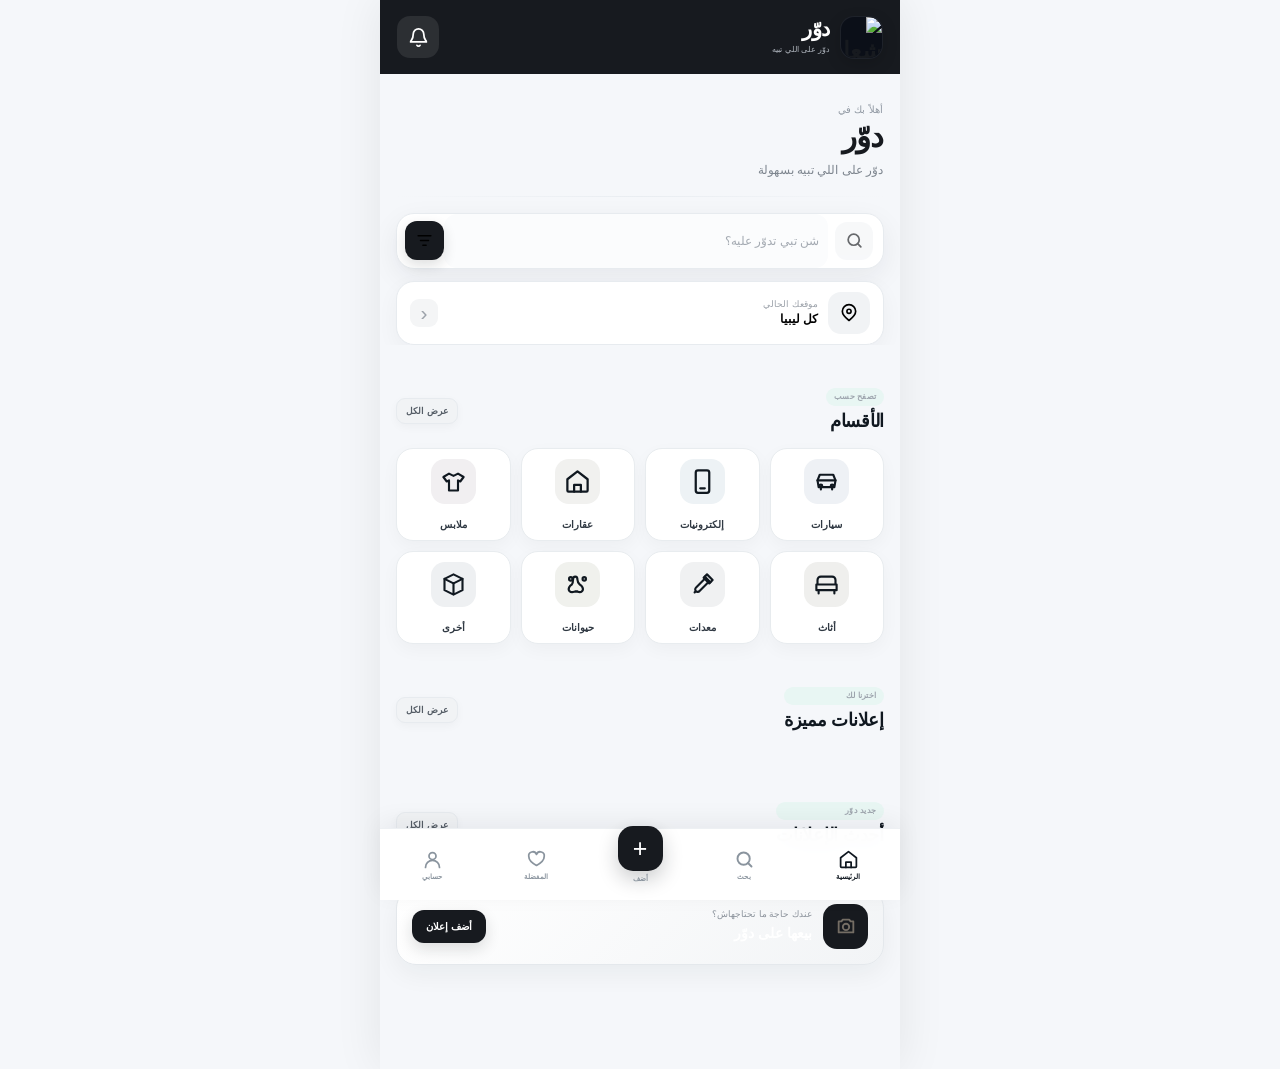
==== commit 66f2fc9b: "Update index.html" ====
--- a/index.html
+++ b/index.html
@@ -2224,874 +2224,4 @@
 
 </body>
 
-</html>            color: #18202a;
-            border-radius: 9px;
-            padding: 9px 14px;
-            cursor: pointer;
-            font-weight: bold;
-            transition: .2s;
-        }
-
-        .option-button:hover {
-            border-color: #111827;
-        }
-
-        .option-button.selected {
-            background: #111827;
-            color: #fff;
-            border-color: #111827;
-        }
-
-        .selected-option-text {
-            margin-top: 7px;
-            font-size: 13px;
-            color: #6b7280;
-        }
-
-        .cart-item-options {
-            margin: 6px 0;
-            font-size: 13px;
-            color: #555;
-            line-height: 1.8;
-        }
-
-        .cart-item-options strong {
-            color: #111827;
-        }
-
-        .product-option-note {
-            margin-top: 8px;
-            font-size: 12px;
-            color: #6b7280;
-        }
-
-        .options-product-name {
-            font-size: 18px;
-            font-weight: bold;
-            margin-bottom: 15px;
-        }
-
-        .options-error {
-            color: #dc2626;
-            font-size: 13px;
-            margin-bottom: 10px;
-            display: none;
-        }
-
-        .options-confirm-button {
-            width: 100%;
-            border: 0;
-            background: #111827;
-            color: #fff;
-            padding: 13px;
-            border-radius: 10px;
-            font-size: 15px;
-            font-weight: bold;
-            cursor: pointer;
-            margin-top: 5px;
-        }
-
-        .options-confirm-button:hover {
-            background: #1f2937;
-        }
-
-        .checkout-item-options {
-            display: block;
-            font-size: 12px;
-            color: #6b7280;
-            margin-top: 3px;
-        }
-    </style>
-</head>
-
-<body>
-
-    <!-- =========================
-         الهيدر
-    ========================== -->
-    <header class="header">
-
-        <div class="container header-content">
-
-            <a href="#home" class="logo">
-                <div class="logo-icon">⚡</div>
-
-                <div>
-                    <strong>متجر الرياضة</strong>
-                    <small>SPORT STORE</small>
-                </div>
-            </a>
-
-            <nav class="nav">
-                <a href="#home">الرئيسية</a>
-                <a href="#categories">الأقسام</a>
-                <a href="#products">المنتجات</a>
-                <a href="#contact">تواصل معنا</a>
-            </nav>
-
-            <div class="header-actions">
-
-                <!-- زر إدارة المتجر الوحيد -->
-                <a href="admin.html" class="admin-button" id="admin-button">
-                    ⚙️ <span>إدارة المتجر</span>
-                </a>
-
-                <!-- حسابي -->
-                <a
-                    href="auth.html"
-                    class="account-button"
-                    id="account-button"
-                    onclick="openAccount(event)"
-                >
-                    👤 <span>حسابي</span>
-                </a>
-
-                <button type="button" class="cart-button" onclick="openCart()">
-                    🛒 <span>السلة</span>
-                    <b id="cart-count">0</b>
-                </button>
-
-            </div>
-
-        </div>
-
-    </header>
-
-
-    <!-- =========================
-         الرئيسية
-    ========================== -->
-    <section class="hero" id="home">
-
-        <div class="container hero-content">
-
-            <div class="hero-text">
-
-                <span class="hero-badge">
-                    🏃 منتجات رياضية
-                </span>
-
-                <div class="hero-small">
-                    SPORT STORE
-                </div>
-
-                <h1>
-                    كل ما تحتاجه
-                    <span>للرياضة والأناقة</span>
-                </h1>
-
-                <p>
-                    متجر متخصص في الملابس والمستلزمات الرياضية،
-                    نوفر لك منتجات متنوعة بجودة ممتازة وأسعار مناسبة.
-                    اختر منتجك واطلبه بسهولة.
-                </p>
-
-                <div class="hero-buttons">
-
-                    <a href="#products" class="primary-button">
-                        تسوق الآن
-                    </a>
-
-                    <a href="#categories" class="secondary-button">
-                        تصفح الأقسام
-                    </a>
-
-                </div>
-
-                <div class="hero-features">
-
-                    <div>
-                        🚚
-                        <span>توصيل</span>
-                    </div>
-
-                    <div>
-                        💳
-                        <span>أسعار مناسبة</span>
-                    </div>
-
-                    <div>
-                        ⭐
-                        <span>جودة ممتازة</span>
-                    </div>
-
-                </div>
-
-            </div>
-
-
-            <div class="hero-card">
-
-                <div class="hero-circle"></div>
-
-                <div class="hero-product">
-                    🏃
-                </div>
-
-                <div class="hero-card-text">
-                    <strong>SPORT STYLE</strong>
-                    <span>MOVE • TRAIN • WIN</span>
-                </div>
-
-                <div class="hero-flag">
-                    🇱🇾
-                </div>
-
-            </div>
-
-        </div>
-
-    </section>
-
-
-    <!-- =========================
-         الأقسام
-    ========================== -->
-    <section class="categories-section" id="categories">
-
-        <div class="container">
-
-            <div class="section-heading">
-
-                <div>
-                    <span class="section-label">
-                        تصفح المتجر
-                    </span>
-
-                    <h2>
-                        الأقسام
-                    </h2>
-                </div>
-
-                <a href="#products">
-                    مشاهدة المنتجات
-                </a>
-
-            </div>
-
-
-            <div class="sport-categories">
-
-                <button
-                    type="button"
-                    class="sport-category"
-                    onclick="filterByCategory('قمصان')"
-                >
-
-                    <div class="sport-category-icon">
-                        👕
-                    </div>
-
-                    <div class="sport-category-content">
-
-                        <span>
-                            SPORTS
-                        </span>
-
-                        <strong>
-                            قمصان رياضية
-                        </strong>
-
-                        <small>
-                            قمصان الأندية والمنتخبات
-                        </small>
-
-                    </div>
-
-                    <div class="sport-category-arrow">
-                        ←
-                    </div>
-
-                </button>
-
-
-                <button
-                    type="button"
-                    class="sport-category"
-                    onclick="filterByCategory('بدلات')"
-                >
-
-                    <div class="sport-category-icon">
-                        🏃
-                    </div>
-
-                    <div class="sport-category-content">
-
-                        <span>
-                            TRAINING
-                        </span>
-
-                        <strong>
-                            بدلات رياضية
-                        </strong>
-
-                        <small>
-                            ملابس التدريب والرياضة
-                        </small>
-
-                    </div>
-
-                    <div class="sport-category-arrow">
-                        ←
-                    </div>
-
-                </button>
-
-
-                <button
-                    type="button"
-                    class="sport-category"
-                    onclick="filterByCategory('شورتات')"
-                >
-
-                    <div class="sport-category-icon">
-                        🩳
-                    </div>
-
-                    <div class="sport-category-content">
-
-                        <span>
-                            SPORTS
-                        </span>
-
-                        <strong>
-                            شورتات
-                        </strong>
-
-                        <small>
-                            شورتات رياضية متنوعة
-                        </small>
-
-                    </div>
-
-                    <div class="sport-category-arrow">
-                        ←
-                    </div>
-
-                </button>
-
-
-                <button
-                    type="button"
-                    class="sport-category sport-category-all"
-                    onclick="filterByCategory('الكل')"
-                >
-
-                    <div class="sport-category-icon">
-                        🛍️
-                    </div>
-
-                    <div class="sport-category-content">
-
-                        <span>
-                            STORE
-                        </span>
-
-                        <strong>
-                            كل المنتجات
-                        </strong>
-
-                        <small>
-                            شاهد جميع المنتجات
-                        </small>
-
-                    </div>
-
-                    <div class="sport-category-arrow">
-                        ←
-                    </div>
-
-                </button>
-
-            </div>
-
-        </div>
-
-    </section>
-
-
-    <!-- =========================
-         المنتجات
-    ========================== -->
-    <section class="products-section" id="products">
-
-        <div class="container">
-
-            <div class="products-heading">
-
-                <div>
-
-                    <span class="section-label">
-                        اختياراتنا
-                    </span>
-
-                    <h2>
-                        المنتجات
-                    </h2>
-
-                </div>
-
-
-                <div class="search-box">
-
-                    <input
-                        type="search"
-                        id="search-input"
-                        placeholder="ابحث عن منتج..."
-                    >
-
-                </div>
-
-            </div>
-
-
-            <div class="filter-buttons">
-
-                <button
-                    type="button"
-                    class="filter-btn active"
-                    data-category="الكل"
-                    onclick="filterByCategory('الكل', this)"
-                >
-                    الكل
-                </button>
-
-                <button
-                    type="button"
-                    class="filter-btn"
-                    data-category="قمصان"
-                    onclick="filterByCategory('قمصان', this)"
-                >
-                    قمصان
-                </button>
-
-                <button
-                    type="button"
-                    class="filter-btn"
-                    data-category="بدلات"
-                    onclick="filterByCategory('بدلات', this)"
-                >
-                    بدلات
-                </button>
-
-                <button
-                    type="button"
-                    class="filter-btn"
-                    data-category="شورتات"
-                    onclick="filterByCategory('شورتات', this)"
-                >
-                    شورتات
-                </button>
-
-            </div>
-
-
-            <div
-                class="products-grid"
-                id="products-container"
-            ></div>
-
-
-            <div
-                class="no-products"
-                id="no-products"
-            >
-                لا توجد منتجات حاليًا.
-            </div>
-
-        </div>
-
-    </section>
-
-
-    <!-- =========================
-         تواصل معنا
-    ========================== -->
-    <section class="contact-section" id="contact">
-
-        <div class="container">
-
-            <div class="contact-box">
-
-                <div>
-
-                    <div class="contact-icon">
-                        💬
-                    </div>
-
-                    <span>
-                        نحن هنا لمساعدتك
-                    </span>
-
-                    <h2>
-                        تواصل معنا
-                    </h2>
-
-                    <p>
-                        للاستفسار أو الطلب تواصل معنا مباشرة عبر واتساب.
-                    </p>
-
-                </div>
-
-
-                <a
-                    href="https://api.whatsapp.com/send?phone=218910251861"
-                    class="whatsapp-button"
-                >
-                    💬 تواصل معنا عبر واتساب
-                </a>
-
-            </div>
-
-        </div>
-
-    </section>
-
-
-    <!-- =========================
-         نافذة اختيار المقاس واللون
-    ========================== -->
-    <div
-        class="modal-overlay"
-        id="product-options-modal"
-    >
-
-        <div class="modal">
-
-            <div class="modal-header">
-
-                <div>
-
-                    <span>
-                        اختر المواصفات
-                    </span>
-
-                    <h2>
-                        🛍️ تفاصيل المنتج
-                    </h2>
-
-                </div>
-
-                <button
-                    type="button"
-                    class="close-button"
-                    onclick="closeProductOptions()"
-                >
-                    ×
-                </button>
-
-            </div>
-
-
-            <div class="options-product-name" id="options-product-name">
-                المنتج
-            </div>
-
-
-            <div
-                class="options-error"
-                id="options-error"
-            >
-                يرجى اختيار الخيارات المطلوبة.
-            </div>
-
-
-            <div
-                class="product-options"
-                id="product-options"
-            ></div>
-
-
-            <button
-                type="button"
-                class="options-confirm-button"
-                onclick="confirmProductOptions()"
-            >
-                🛒 إضافة للسلة
-            </button>
-
-        </div>
-
-    </div>
-
-
-    <!-- =========================
-         سلة المشتريات
-    ========================== -->
-    <div
-        class="modal-overlay"
-        id="cart-modal"
-    >
-
-        <div class="modal">
-
-            <div class="modal-header">
-
-                <div>
-
-                    <span>
-                        مشترياتك
-                    </span>
-
-                    <h2>
-                        🛒 سلة المشتريات
-                    </h2>
-
-                </div>
-
-                <button
-                    type="button"
-                    class="close-button"
-                    onclick="closeCart()"
-                >
-                    ×
-                </button>
-
-            </div>
-
-
-            <div
-                class="cart-items"
-                id="cart-items"
-            ></div>
-
-
-            <div class="cart-footer">
-
-                <div class="cart-total">
-
-                    <span>
-                        الإجمالي
-                    </span>
-
-                    <strong id="cart-total">
-                        0 د.ل
-                    </strong>
-
-                </div>
-
-
-                <button
-                    type="button"
-                    class="checkout-button"
-                    onclick="checkout()"
-                >
-                    إتمام الطلب
-                </button>
-
-            </div>
-
-        </div>
-
-    </div>
-
-
-    <!-- =========================
-         إتمام الطلب
-    ========================== -->
-    <div
-        class="modal-overlay"
-        id="checkout-modal"
-    >
-
-        <div class="modal">
-
-            <div class="modal-header">
-
-                <div>
-
-                    <span>
-                        بيانات التوصيل
-                    </span>
-
-                    <h2>
-                        إتمام الطلب
-                    </h2>
-
-                </div>
-
-                <button
-                    type="button"
-                    class="close-button"
-                    onclick="closeCheckout()"
-                >
-                    ×
-                </button>
-
-            </div>
-
-
-            <form id="checkout-form">
-
-                <div class="form-group">
-
-                    <label for="customer-name">
-                        الاسم
-                    </label>
-
-                    <input
-                        type="text"
-                        id="customer-name"
-                        placeholder="اكتب اسمك"
-                        required
-                    >
-
-                </div>
-
-
-                <div class="form-group">
-
-                    <label for="customer-phone">
-                        رقم الهاتف
-                    </label>
-
-                    <input
-                        type="tel"
-                        id="customer-phone"
-                        placeholder="0912345678"
-                        required
-                    >
-
-                </div>
-
-
-                <div class="form-group">
-
-                    <label for="customer-city">
-                        المدينة
-                    </label>
-
-                    <input
-                        type="text"
-                        id="customer-city"
-                        placeholder="مثال: طرابلس"
-                        required
-                    >
-
-                </div>
-
-
-                <div class="form-group">
-
-                    <label for="customer-address">
-                        العنوان
-                    </label>
-
-                    <textarea
-                        id="customer-address"
-                        placeholder="اكتب عنوان التوصيل بالتفصيل"
-                        required
-                    ></textarea>
-
-                </div>
-
-
-                <div class="form-group">
-
-                    <label for="customer-notes">
-                        ملاحظات
-                    </label>
-
-                    <textarea
-                        id="customer-notes"
-                        placeholder="أي ملاحظات إضافية..."
-                    ></textarea>
-
-                </div>
-
-
-                <div class="checkout-summary">
-
-                    <h3>
-                        ملخص الطلب
-                    </h3>
-
-                    <div
-                        class="checkout-items"
-                        id="checkout-items"
-                    ></div>
-
-                    <div class="checkout-total">
-
-                        <span>
-                            الإجمالي
-                        </span>
-
-                        <strong id="checkout-total">
-                            0 د.ل
-                        </strong>
-
-                    </div>
-
-                </div>
-
-
-                <button
-                    type="submit"
-                    class="confirm-order-button"
-                >
-                    📲 إرسال الطلب عبر واتساب
-                </button>
-
-            </form>
-
-        </div>
-
-    </div>
-
-
-    <!-- =========================
-         الفوتر
-    ========================== -->
-    <footer class="footer">
-
-        <div class="container">
-
-            <div class="footer-logo">
-                ⚡ متجر الرياضة
-            </div>
-
-            <p>
-                ملابس ومستلزمات رياضية
-            </p>
-
-            <div class="footer-line"></div>
-
-            <small>
-                © جميع الحقوق محفوظة
-            </small>
-
-        </div>
-
-    </footer>
-
-
-    <!-- =========================
-         فتح الحساب حسب حالة تسجيل الدخول
-    ========================== -->
-    <script>
-        function openAccount(event) {
-
-            event.preventDefault();
-
-            const currentUser =
-                localStorage.getItem("myStoreCurrentUser");
-
-            if (currentUser) {
-
-                window.location.href = "account.html";
-
-            } else {
-
-                window.location.href = "auth.html";
-
-            }
-        }
-    </script>
-
-
-    <script src="script.js"></script>
-
-</body>
-
-                </html>
+</html>
--- a/style.css
+++ b/style.css
@@ -1,11 +1,13 @@
-/* =========================================================
-   متجر الرياضة - STYLE.CSS
-   ========================================================= */
+/* =========================================
+   دوّر - STYLE.CSS
+   تصميم احترافي للهاتف
+========================================= */
 
 * {
     box-sizing: border-box;
     margin: 0;
     padding: 0;
+    -webkit-tap-highlight-color: transparent;
 }
 
 html {
@@ -14,10 +16,10 @@
 
 body {
     font-family: Arial, Tahoma, sans-serif;
-    background: #f6f7f9;
-    color: #17202a;
-    line-height: 1.6;
-    direction: rtl;
+    background: #f5f7fa;
+    color: #171a1f;
+    line-height: 1.5;
+    min-height: 100vh;
 }
 
 button,
@@ -27,2023 +29,4274 @@
     font-family: inherit;
 }
 
-button,
-a {
-    -webkit-tap-highlight-color: transparent;
-}
-
-img {
-    max-width: 100%;
-    display: block;
-}
-
-a {
-    text-decoration: none;
-    color: inherit;
-}
-
 button {
     border: 0;
-}
-
-.container {
-    width: min(1180px, calc(100% - 40px));
+    cursor: pointer;
+}
+
+input,
+textarea,
+select {
+    outline: none;
+}
+
+.app {
+    width: 100%;
+    max-width: 520px;
+    min-height: 100vh;
     margin: 0 auto;
-}
-
-/* =========================================================
-   الهيدر
-   ========================================================= */
-
-.header {
+    background: #f5f7fa;
+    position: relative;
+    overflow-x: hidden;
+    padding-bottom: 86px;
+}
+
+
+/* =========================================
+   HEADER
+========================================= */
+
+.top-header {
+    height: 74px;
+    padding: 12px 17px;
+    display: flex;
+    align-items: center;
+    justify-content: space-between;
+    background: #171a1f;
+    color: #fff;
     position: sticky;
     top: 0;
-    z-index: 5000;
-
-    background: rgba(255, 255, 255, 0.96);
-    backdrop-filter: blur(14px);
-
-    border-bottom: 1px solid #e8ebef;
-}
-
-.header-content {
-    min-height: 78px;
-
-    display: flex;
-    align-items: center;
+    z-index: 50;
+}
+
+.brand-area {
+    display: flex;
+    align-items: center;
+    gap: 10px;
+}
+
+.brand-logo {
+    width: 43px;
+    height: 43px;
+    border-radius: 14px;
+    background: #fff;
+    color: #171a1f;
+    display: flex;
+    align-items: center;
+    justify-content: center;
+    font-size: 24px;
+    font-weight: 900;
+    font-family: Tahoma, Arial, sans-serif;
+    box-shadow: 0 5px 15px rgba(0,0,0,.16);
+}
+
+.brand-text {
+    display: flex;
+    flex-direction: column;
+}
+
+.brand-text h1 {
+    font-size: 21px;
+    line-height: 1;
+    font-weight: 900;
+}
+
+.brand-text span {
+    font-size: 8px;
+    color: #aeb4bc;
+    margin-top: 5px;
+}
+
+.notification-btn {
+    width: 42px;
+    height: 42px;
+    border-radius: 13px;
+    background: rgba(255,255,255,.09);
+    color: #fff;
+    font-size: 18px;
+    position: relative;
+}
+
+.notification-dot {
+    position: absolute;
+    width: 7px;
+    height: 7px;
+    border-radius: 50%;
+    background: #fff;
+    top: 9px;
+    right: 9px;
+    display: none;
+}
+
+
+/* =========================================
+   PAGES
+========================================= */
+
+.page {
+    width: 100%;
+}
+
+.secondary-page {
+    padding: 20px 16px 30px;
+    min-height: calc(100vh - 74px);
+}
+
+
+/* =========================================
+   WELCOME
+========================================= */
+
+.welcome-section {
+    padding: 25px 17px 16px;
+}
+
+.welcome-small {
+    display: block;
+    color: #9299a2;
+    font-size: 10px;
+    margin-bottom: 4px;
+}
+
+.welcome-text h2 {
+    font-size: 28px;
+    font-weight: 900;
+    letter-spacing: -.7px;
+}
+
+.welcome-text p {
+    color: #888f98;
+    font-size: 11px;
+    margin-top: 4px;
+}
+
+
+/* =========================================
+   SEARCH
+========================================= */
+
+.search-section {
+    padding: 0 16px;
+}
+
+.main-search {
+    height: 52px;
+    background: #fff;
+    border: 1px solid #edf0f3;
+    border-radius: 16px;
+    display: flex;
+    align-items: center;
+    padding: 0 11px;
+    box-shadow: 0 6px 20px rgba(20,25,32,.04);
+}
+
+.search-icon {
+    font-size: 17px;
+    margin-left: 9px;
+    opacity: .65;
+}
+
+.main-search input {
+    flex: 1;
+    height: 100%;
+    border: 0;
+    background: transparent;
+    color: #171a1f;
+    font-size: 12px;
+    min-width: 0;
+}
+
+.main-search input::placeholder {
+    color: #a4aab2;
+}
+
+.filter-btn {
+    width: 36px;
+    height: 36px;
+    border-radius: 11px;
+    background: #f0f2f4;
+    color: #171a1f;
+    font-size: 16px;
+}
+
+
+/* =========================================
+   LOCATION
+========================================= */
+
+.location-section {
+    padding: 13px 16px 0;
+}
+
+.location-button {
+    width: 100%;
+    min-height: 61px;
+    border-radius: 17px;
+    background: #fff;
+    border: 1px solid #edf0f3;
+    display: flex;
+    align-items: center;
+    text-align: right;
+    padding: 10px 12px;
+    box-shadow: 0 5px 18px rgba(25,31,40,.035);
+}
+
+.location-icon {
+    width: 39px;
+    height: 39px;
+    border-radius: 12px;
+    background: #f0f2f4;
+    display: flex;
+    align-items: center;
+    justify-content: center;
+    font-size: 18px;
+    margin-left: 10px;
+}
+
+.location-info {
+    flex: 1;
+    display: flex;
+    flex-direction: column;
+}
+
+.location-info small {
+    color: #9ba1a9;
+    font-size: 8px;
+    margin-bottom: 2px;
+}
+
+.location-info strong {
+    font-size: 12px;
+    font-weight: 900;
+}
+
+.location-arrow {
+    color: #9ca2aa;
+    font-size: 25px;
+    line-height: 1;
+}
+
+
+/* =========================================
+   SECTION BLOCK
+========================================= */
+
+.section-block {
+    padding: 22px 16px 0;
+}
+
+.section-heading {
+    display: flex;
     justify-content: space-between;
-
-    gap: 25px;
-}
-
-.logo {
-    display: flex;
-    align-items: center;
-    gap: 11px;
-
-    flex-shrink: 0;
-}
-
-.logo-icon {
-    width: 46px;
-    height: 46px;
-
-    border-radius: 14px;
-
-    background: #111827;
-    color: #ffffff;
-
-    display: flex;
-    align-items: center;
-    justify-content: center;
-
-    font-size: 23px;
-
-    box-shadow: 0 8px 20px rgba(17, 24, 39, 0.15);
-}
-
-.logo > span:last-child {
-    display: flex;
-    flex-direction: column;
-    line-height: 1.15;
-}
-
-.logo strong {
-    font-size: 20px;
-    font-weight: 900;
-    color: #111827;
-}
-
-.logo small {
-    margin-top: 4px;
-    color: #7b8490;
-    font-size: 11px;
-    font-weight: 700;
-}
-
-.nav {
-    display: flex;
-    align-items: center;
-    justify-content: center;
-
-    gap: 28px;
-
-    flex: 1;
-}
-
-.nav a {
-    position: relative;
-
-    color: #5d6672;
-
-    font-size: 14px;
-    font-weight: 700;
-
-    transition: 0.2s;
-}
-
-.nav a:hover {
-    color: #111827;
-}
-
-.nav a::after {
-    content: "";
-
-    position: absolute;
-    right: 0;
-    bottom: -8px;
-
-    width: 0;
-    height: 2px;
-
-    background: #111827;
-
-    transition: 0.2s;
-}
-
-.nav a:hover::after {
-    width: 100%;
-}
-
-.header-actions {
-    display: flex;
-    align-items: center;
-
-    gap: 9px;
-
-    flex-shrink: 0;
-}
-
-.account-button,
-.cart-button,
-.admin-button {
-    min-height: 42px;
-
-    border-radius: 12px;
-
-    display: inline-flex;
-    align-items: center;
-    justify-content: center;
-
-    gap: 7px;
-
-    padding: 9px 13px;
-
-    cursor: pointer;
-
-    font-size: 13px;
-    font-weight: 800;
-
-    transition: 0.2s;
-}
-
-.admin-button {
-    background: #111827;
-    color: #ffffff;
-}
-
-.admin-button:hover {
-    background: #000000;
-}
-
-.account-button {
-    background: #f0f2f5;
-    color: #202833;
-}
-
-.account-button:hover {
-    background: #e6e9ed;
-}
-
-.cart-button {
-    position: relative;
-
-    background: #111827;
-    color: #ffffff;
-}
-
-.cart-button:hover {
-    background: #000000;
-    transform: translateY(-1px);
-}
-
-#cart-count {
-    min-width: 20px;
-    height: 20px;
-
-    padding: 0 5px;
-
-    border-radius: 50%;
-
-    background: #ef4444;
-    color: #ffffff;
-
-    display: inline-flex;
-    align-items: center;
-    justify-content: center;
-
-    font-size: 10px;
-    font-weight: 900;
-}
-
-/* =========================================================
-   إخفاء زر إضافة المنتج من الصفحة الرئيسية
-   ========================================================= */
-
-#add-product-button,
-.add-product-button {
-    display: none !important;
-}
-
-/* =========================================================
-   HERO
-   ========================================================= */
-
-.hero {
-    position: relative;
-
-    overflow: hidden;
-
-    margin: 22px 0 0;
-
-    background:
-        radial-gradient(
-            circle at 85% 15%,
-            rgba(255, 255, 255, 0.10),
-            transparent 25%
-        ),
-        radial-gradient(
-            circle at 15% 80%,
-            rgba(255, 255, 255, 0.06),
-            transparent 25%
-        ),
-        linear-gradient(
-            135deg,
-            #111827 0%,
-            #1d2735 55%,
-            #0f1720 100%
-        );
-
-    color: #ffffff;
-}
-
-.hero-pattern {
-    position: absolute;
-
-    inset: 0;
-
-    opacity: 0.14;
-
-    background-image:
-        linear-gradient(
-            45deg,
-            transparent 48%,
-            #ffffff 49%,
-            transparent 51%
-        ),
-        linear-gradient(
-            -45deg,
-            transparent 48%,
-            #ffffff 49%,
-            transparent 51%
-        );
-
-    background-size: 70px 70px;
-
-    pointer-events: none;
-}
-
-.hero-content {
-    min-height: 500px;
-
-    position: relative;
-
-    z-index: 2;
-
-    display: grid;
-
-    grid-template-columns: 1.15fr 0.85fr;
-
-    align-items: center;
-
-    gap: 60px;
-
-    padding: 60px 0;
-}
-
-.hero-text {
-    max-width: 650px;
-}
-
-.hero-badge {
-    display: inline-flex;
-
-    align-items: center;
-
-    padding: 7px 13px;
-
-    border: 1px solid rgba(255, 255, 255, 0.15);
-
-    border-radius: 999px;
-
-    background: rgba(255, 255, 255, 0.08);
-
-    color: #e5e7eb;
-
-    font-size: 12px;
-
-    font-weight: 800;
-
-    margin-bottom: 18px;
-}
-
-.hero h1 {
-    font-size: clamp(38px, 5vw, 64px);
-
-    line-height: 1.08;
-
-    font-weight: 950;
-
-    letter-spacing: -1.5px;
-
-    margin-bottom: 18px;
-}
-
-.hero h1 span {
-    display: block;
-
-    color: #d1d5db;
-}
-
-.hero p {
-    max-width: 570px;
-
-    color: #c7cdd5;
-
-    font-size: 17px;
-
-    margin-bottom: 27px;
-}
-
-.hero-buttons {
-    display: flex;
-
-    align-items: center;
-
-    gap: 11px;
-
-    margin-bottom: 32px;
-}
-
-.primary-button,
-.secondary-button {
-    min-height: 47px;
-
-    padding: 11px 18px;
-
-    border-radius: 12px;
-
-    display: inline-flex;
-
-    align-items: center;
-
-    justify-content: center;
-
-    font-size: 14px;
-
-    font-weight: 900;
-
-    transition: 0.2s;
-}
-
-.primary-button {
-    background: #ffffff;
-
-    color: #111827;
-}
-
-.primary-button:hover {
-    transform: translateY(-2px);
-
-    background: #f3f4f6;
-}
-
-.secondary-button {
-    color: #ffffff;
-
-    border: 1px solid rgba(255, 255, 255, 0.25);
-
-    background: rgba(255, 255, 255, 0.06);
-}
-
-.secondary-button:hover {
-    background: rgba(255, 255, 255, 0.12);
-}
-
-.hero-features {
-    display: flex;
-
-    align-items: center;
-
-    flex-wrap: wrap;
-
-    gap: 22px;
-}
-
-.hero-features > div {
-    display: flex;
-
-    align-items: center;
-
-    gap: 8px;
-
-    color: #cfd5dc;
-
-    font-size: 12px;
-
-    font-weight: 700;
-}
-
-.hero-features strong {
-    font-size: 18px;
-}
-
-/* =========================================================
-   بطاقة HERO
-   ========================================================= */
-
-.hero-card {
-    position: relative;
-
-    width: min(390px, 100%);
-
-    min-height: 390px;
-
-    margin-inline: auto;
-
-    border-radius: 34px;
-
-    background:
-        radial-gradient(
-            circle at 50% 25%,
-            rgba(255, 255, 255, 0.18),
-            transparent 30%
-        ),
-        linear-gradient(
-            145deg,
-            #263242,
-            #101721
-        );
-
-    border: 1px solid rgba(255, 255, 255, 0.10);
-
-    overflow: hidden;
-
-    box-shadow:
-        0 30px 70px rgba(0, 0, 0, 0.30),
-        inset 0 1px 0 rgba(255, 255, 255, 0.08);
-
-    display: flex;
-
-    align-items: center;
-
-    justify-content: center;
-}
-
-.hero-circle {
-    position: absolute;
-
-    width: 275px;
-
-    height: 275px;
-
-    border-radius: 50%;
-
-    background: rgba(255, 255, 255, 0.07);
-
-    top: 45px;
-
-    left: 50%;
-
-    transform: translateX(-50%);
-}
-
-.hero-product-image {
-    position: relative;
-
-    z-index: 2;
-
-    width: 78%;
-
-    height: 285px;
-
-    object-fit: contain;
-
-    filter:
-        drop-shadow(
-            0 22px 20px rgba(0, 0, 0, 0.35)
-        );
-}
-
-.hero-card-text {
-    position: absolute;
-
-    right: 22px;
-
-    bottom: 22px;
-
-    z-index: 4;
-
-    display: flex;
-
-    flex-direction: column;
-}
-
-.hero-card-text span {
-    color: #bfc7d1;
-
-    font-size: 11px;
-}
-
-.hero-card-text strong {
-    margin-top: 2px;
-
-    color: #ffffff;
-
-    font-size: 19px;
-
-    font-weight: 900;
-}
-
-.hero-flag {
-    position: absolute;
-
-    left: 22px;
-
-    bottom: 22px;
-
-    width: 40px;
-
-    height: 40px;
-
-    border-radius: 12px;
-
-    background: rgba(255, 255, 255, 0.10);
-
-    display: flex;
-
-    align-items: center;
-
-    justify-content: center;
-
-    font-size: 20px;
-}
-
-/* =========================================================
-   العناوين
-   ========================================================= */
-
-.section-heading {
-    display: flex;
-
-    align-items: flex-end;
-
-    justify-content: space-between;
-
-    gap: 20px;
-
-    margin-bottom: 25px;
+    align-items: center;
+    margin-bottom: 13px;
+}
+
+.section-heading > div {
+    min-width: 0;
 }
 
 .section-label {
     display: block;
-
-    color: #8b95a1;
-
+    color: #a0a6ae;
+    font-size: 8px;
+    margin-bottom: 2px;
+}
+
+.section-heading h3 {
+    font-size: 17px;
+    font-weight: 900;
+}
+
+.section-heading > button {
+    background: transparent;
+    color: #747b84;
+    font-size: 9px;
+    font-weight: 800;
+}
+
+
+/* =========================================
+   CATEGORIES
+========================================= */
+
+.categories-grid {
+    display: grid;
+    grid-template-columns: repeat(4, 1fr);
+    gap: 9px;
+}
+
+.category-card {
+    background: #fff;
+    border: 1px solid #edf0f3;
+    border-radius: 16px;
+    min-height: 88px;
+    padding: 9px 5px;
+    display: flex;
+    flex-direction: column;
+    align-items: center;
+    justify-content: center;
+    gap: 7px;
+    box-shadow: 0 4px 15px rgba(25,31,40,.025);
+    transition: .18s ease;
+}
+
+.category-card:active {
+    transform: scale(.96);
+}
+
+.category-card span {
+    font-size: 10px;
+    font-weight: 800;
+}
+
+.category-icon {
+    width: 43px;
+    height: 43px;
+    border-radius: 14px;
+    display: flex;
+    align-items: center;
+    justify-content: center;
+    font-size: 20px;
+}
+
+.category-icon.car {
+    background: #eef1f5;
+}
+
+.category-icon.electronics {
+    background: #edf2f5;
+}
+
+.category-icon.property {
+    background: #f1f1ef;
+}
+
+.category-icon.clothes {
+    background: #f1eff1;
+}
+
+.category-icon.furniture {
+    background: #efefed;
+}
+
+.category-icon.tools {
+    background: #f0f1f2;
+}
+
+.category-icon.animals {
+    background: #f0f1ed;
+}
+
+.category-icon.other {
+    background: #eef0f2;
+}
+
+
+/* =========================================
+   ADS HORIZONTAL
+========================================= */
+
+.ads-horizontal {
+    display: flex;
+    gap: 11px;
+    overflow-x: auto;
+    padding: 2px 1px 8px;
+    scrollbar-width: none;
+}
+
+.ads-horizontal::-webkit-scrollbar {
+    display: none;
+}
+
+.ads-horizontal .ad-card {
+    flex: 0 0 205px;
+}
+
+
+/* =========================================
+   ADS GRID
+========================================= */
+
+.ads-grid {
+    display: grid;
+    grid-template-columns: repeat(2, minmax(0, 1fr));
+    gap: 11px;
+}
+
+
+/* =========================================
+   AD CARD
+========================================= */
+
+.ad-card {
+    background: #fff;
+    border: 1px solid #edf0f3;
+    border-radius: 17px;
+    overflow: hidden;
+    box-shadow: 0 5px 18px rgba(25,31,40,.04);
+    position: relative;
+}
+
+.ad-image {
+    width: 100%;
+    height: 155px;
+    background: #eef1f4;
+    position: relative;
+    overflow: hidden;
+}
+
+.ad-image img {
+    width: 100%;
+    height: 100%;
+    display: block;
+    object-fit: cover;
+}
+
+.ad-placeholder {
+    width: 100%;
+    height: 100%;
+    display: flex;
+    align-items: center;
+    justify-content: center;
+    background: linear-gradient(135deg,#f0f2f4,#e5e8eb);
+    font-size: 48px;
+}
+
+.ad-favorite {
+    position: absolute;
+    top: 9px;
+    left: 9px;
+    width: 31px;
+    height: 31px;
+    border-radius: 10px;
+    background: rgba(255,255,255,.92);
+    display: flex;
+    align-items: center;
+    justify-content: center;
+    font-size: 14px;
+    z-index: 3;
+}
+
+.ad-featured {
+    position: absolute;
+    top: 9px;
+    right: 9px;
+    background: #171a1f;
+    color: #fff;
+    border-radius: 8px;
+    padding: 4px 7px;
+    font-size: 7px;
+    font-weight: 800;
+    z-index: 3;
+}
+
+.ad-sold-overlay {
+    position: absolute;
+    inset: 0;
+    background: rgba(23,26,31,.57);
+    display: flex;
+    align-items: center;
+    justify-content: center;
+    color: #fff;
+    font-size: 16px;
+    font-weight: 900;
+    z-index: 2;
+}
+
+.ad-body {
+    padding: 10px;
+}
+
+.ad-category {
+    color: #9a9fa7;
+    font-size: 8px;
+    display: block;
+    margin-bottom: 3px;
+}
+
+.ad-title {
+    font-size: 12px;
+    font-weight: 900;
+    white-space: nowrap;
+    overflow: hidden;
+    text-overflow: ellipsis;
+}
+
+.ad-price {
+    font-size: 15px;
+    font-weight: 900;
+    margin-top: 6px;
+}
+
+.ad-price small {
+    font-size: 8px;
+    font-weight: 700;
+    color: #777e87;
+}
+
+.ad-meta {
+    display: flex;
+    justify-content: space-between;
+    gap: 5px;
+    color: #999fa7;
+    font-size: 7px;
+    margin-top: 6px;
+}
+
+.ad-meta span {
+    white-space: nowrap;
+    overflow: hidden;
+    text-overflow: ellipsis;
+}
+
+
+/* =========================================
+   SOLD
+========================================= */
+
+.ad-card.is-sold {
+    opacity: .82;
+}
+
+
+/* =========================================
+   NO RESULTS
+========================================= */
+
+.no-results {
+    text-align: center;
+    padding: 45px 20px;
+}
+
+.no-results-icon {
+    width: 70px;
+    height: 70px;
+    border-radius: 22px;
+    background: #fff;
+    margin: 0 auto 14px;
+    display: flex;
+    align-items: center;
+    justify-content: center;
+    font-size: 29px;
+}
+
+.no-results h3 {
+    font-size: 17px;
+    font-weight: 900;
+}
+
+.no-results p {
+    color: #969da6;
+    font-size: 10px;
+    margin-top: 5px;
+}
+
+.no-results button {
+    margin-top: 15px;
+    padding: 11px 18px;
+    background: #171a1f;
+    color: #fff;
+    border-radius: 12px;
+    font-size: 10px;
+    font-weight: 800;
+}
+
+
+/* =========================================
+   SELL BANNER
+========================================= */
+
+.sell-banner {
+    margin: 23px 16px 15px;
+    background: #171a1f;
+    color: #fff;
+    border-radius: 20px;
+    padding: 16px;
+    display: flex;
+    align-items: center;
+    justify-content: space-between;
+    gap: 12px;
+}
+
+.sell-banner-content {
+    display: flex;
+    align-items: center;
+    gap: 10px;
+    min-width: 0;
+}
+
+.sell-icon {
+    width: 42px;
+    height: 42px;
+    flex: 0 0 42px;
+    border-radius: 13px;
+    background: rgba(255,255,255,.1);
+    display: flex;
+    align-items: center;
+    justify-content: center;
+    font-size: 18px;
+}
+
+.sell-banner-content div:last-child {
+    display: flex;
+    flex-direction: column;
+    min-width: 0;
+}
+
+.sell-banner-content span {
+    color: #aeb4bc;
+    font-size: 8px;
+}
+
+.sell-banner-content strong {
+    font-size: 13px;
+    margin-top: 2px;
+}
+
+.sell-banner > button {
+    flex: 0 0 auto;
+    background: #fff;
+    color: #171a1f;
+    border-radius: 11px;
+    padding: 10px 12px;
+    font-size: 9px;
+    font-weight: 900;
+}
+
+
+/* =========================================
+   BOTTOM NAV
+========================================= */
+
+.bottom-nav {
+    position: fixed;
+    bottom: 0;
+    left: 50%;
+    transform: translateX(-50%);
+    width: 100%;
+    max-width: 520px;
+    height: 72px;
+    background: rgba(255,255,255,.97);
+    border-top: 1px solid #edf0f3;
+    display: grid;
+    grid-template-columns: repeat(5,1fr);
+    align-items: center;
+    z-index: 100;
+    box-shadow: 0 -7px 25px rgba(20,25,32,.06);
+    backdrop-filter: blur(12px);
+}
+
+.nav-item {
+    height: 100%;
+    background: transparent;
+    color: #9ba1a9;
+    display: flex;
+    flex-direction: column;
+    justify-content: center;
+    align-items: center;
+    gap: 3px;
+    font-size: 18px;
+}
+
+.nav-item small {
+    font-size: 7px;
+    font-weight: 800;
+}
+
+.nav-item.active {
+    color: #171a1f;
+}
+
+.add-nav-item {
+    position: relative;
+}
+
+.add-nav-item span {
+    width: 45px;
+    height: 45px;
+    border-radius: 15px;
+    background: #171a1f;
+    color: #fff;
+    display: flex;
+    align-items: center;
+    justify-content: center;
+    font-size: 25px;
+    margin-top: -20px;
+    box-shadow: 0 8px 20px rgba(23,26,31,.22);
+}
+
+.add-nav-item small {
+    margin-top: 1px;
+}
+
+
+/* =========================================
+   FLOATING ADD
+========================================= */
+
+.floating-add-btn {
+    display: none;
+}
+
+
+/* =========================================
+   PAGE HEADER
+========================================= */
+
+.page-header {
+    display: flex;
+    align-items: center;
+    gap: 12px;
+    margin-bottom: 19px;
+}
+
+.page-header > button {
+    width: 42px;
+    height: 42px;
+    border-radius: 13px;
+    background: #fff;
+    color: #171a1f;
+    font-size: 22px;
+    box-shadow: 0 4px 14px rgba(20,25,32,.04);
+}
+
+.page-header h2 {
+    font-size: 22px;
+    font-weight: 900;
+}
+
+
+/* =========================================
+   SEARCH PAGE
+========================================= */
+
+.page-search-box {
+    width: 100%;
+    height: 51px;
+    background: #fff;
+    border-radius: 15px;
+    border: 1px solid #edf0f3;
+    display: flex;
+    align-items: center;
+    padding: 0 13px;
+    margin-bottom: 12px;
+}
+
+.page-search-box input {
+    flex: 1;
+    border: 0;
+    background: transparent;
+    font-size: 12px;
+}
+
+.page-search-box span {
+    font-size: 17px;
+    opacity: .6;
+}
+
+
+/* =========================================
+   PROFILE
+========================================= */
+
+.profile-card {
+    background: #171a1f;
+    color: #fff;
+    border-radius: 20px;
+    padding: 18px;
+    display: flex;
+    align-items: center;
+    gap: 12px;
+    margin-bottom: 15px;
+}
+
+.profile-avatar {
+    width: 54px;
+    height: 54px;
+    flex: 0 0 54px;
+    border-radius: 18px;
+    background: #fff;
+    color: #171a1f;
+    display: flex;
+    align-items: center;
+    justify-content: center;
+    font-size: 24px;
+}
+
+.profile-data {
+    flex: 1;
+    min-width: 0;
+}
+
+.profile-data h3 {
+    font-size: 14px;
+    font-weight: 900;
+    white-space: nowrap;
+    overflow: hidden;
+    text-overflow: ellipsis;
+}
+
+.profile-data p {
+    color: #aeb4bc;
+    font-size: 9px;
+    margin-top: 4px;
+    white-space: nowrap;
+    overflow: hidden;
+    text-overflow: ellipsis;
+}
+
+.profile-card > button {
+    background: #fff;
+    color: #171a1f;
+    border-radius: 11px;
+    padding: 9px 12px;
+    font-size: 9px;
+    font-weight: 900;
+}
+
+.profile-options {
+    background: #fff;
+    border: 1px solid #edf0f3;
+    border-radius: 19px;
+    overflow: hidden;
+}
+
+.profile-options button {
+    width: 100%;
+    min-height: 62px;
+    background: #fff;
+    border-bottom: 1px solid #f0f2f4;
+    display: flex;
+    align-items: center;
+    gap: 11px;
+    padding: 10px 14px;
+    text-align: right;
+    color: #171a1f;
+}
+
+.profile-options button:last-child {
+    border-bottom: 0;
+}
+
+.profile-options button > span:first-child {
+    width: 38px;
+    height: 38px;
+    border-radius: 12px;
+    background: #f2f4f5;
+    display: flex;
+    align-items: center;
+    justify-content: center;
+}
+
+.profile-options button > span:nth-child(2) {
+    flex: 1;
     font-size: 11px;
-
+    font-weight: 800;
+}
+
+.profile-options button b {
+    color: #9ba1a9;
+    font-size: 21px;
+    font-weight: 400;
+}
+
+
+/* =========================================
+   MY ADS
+========================================= */
+
+.my-ads-page {
+    padding: 20px 16px 100px;
+    min-height: calc(100vh - 76px);
+}
+
+.my-ads-header {
+    display: flex;
+    align-items: center;
+    gap: 12px;
+    margin-bottom: 20px;
+}
+
+.my-ads-header .back-btn {
+    width: 42px;
+    height: 42px;
+    border-radius: 13px;
+    background: #ffffff;
+    font-size: 22px;
+}
+
+.my-ads-header h2 {
+    font-size: 23px;
     font-weight: 900;
-
-    margin-bottom: 5px;
-}
-
-.section-heading h2 {
-    color: #111827;
-
-    font-size: 29px;
-
-    line-height: 1.2;
-
-    font-weight: 950;
-}
-
-.section-heading > a {
-    color: #59636f;
-
-    font-size: 13px;
-
+}
+
+.my-ads-count {
+    color: #969da6;
+    font-size: 10px;
+    margin-top: 2px;
+}
+
+.my-ads-list {
+    display: grid;
+    gap: 12px;
+}
+
+.my-ad-card {
+    background: #ffffff;
+    border: 1px solid #edf0f3;
+    border-radius: 19px;
+    overflow: hidden;
+    box-shadow: 0 5px 18px rgba(25, 31, 40, 0.045);
+}
+
+.my-ad-top {
+    display: flex;
+    gap: 12px;
+    padding: 12px;
+}
+
+.my-ad-image {
+    width: 105px;
+    height: 105px;
+    flex: 0 0 105px;
+    border-radius: 15px;
+    overflow: hidden;
+    background: #eef1f4;
+    position: relative;
+}
+
+.my-ad-image img {
+    width: 100%;
+    height: 100%;
+    object-fit: cover;
+    display: block;
+}
+
+.my-ad-placeholder {
+    width: 100%;
+    height: 100%;
+    display: flex;
+    align-items: center;
+    justify-content: center;
+    font-size: 42px;
+    background: linear-gradient(135deg, #f1f3f5, #e7eaee);
+}
+
+.my-ad-info {
+    flex: 1;
+    min-width: 0;
+}
+
+.my-ad-category {
+    display: inline-block;
+    color: #969da6;
+    font-size: 9px;
+    margin-bottom: 3px;
+}
+
+.my-ad-info h3 {
+    font-size: 14px;
+    font-weight: 900;
+    white-space: nowrap;
+    overflow: hidden;
+    text-overflow: ellipsis;
+}
+
+.my-ad-price {
+    font-size: 16px;
+    font-weight: 900;
+    margin-top: 6px;
+}
+
+.my-ad-city {
+    color: #999fa7;
+    font-size: 9px;
+    margin-top: 5px;
+}
+
+.my-ad-status {
+    display: inline-flex;
+    align-items: center;
+    gap: 4px;
+    margin-top: 7px;
+    padding: 4px 8px;
+    border-radius: 8px;
+    background: #eef8f1;
+    color: #23733b;
+    font-size: 9px;
     font-weight: 800;
 }
 
-.section-heading > a:hover {
-    color: #111827;
-}
-
-/* =========================================================
-   الأقسام - التصميم الجديد
-   ========================================================= */
-
-.categories {
-    padding: 55px 0 25px;
-}
-
-.categories .section-heading {
-    margin-bottom: 20px;
-}
-
-.category-list {
-    display: flex;
-
-    align-items: stretch;
-
-    gap: 12px;
-
+.my-ad-status.sold {
+    background: #f1f2f4;
+    color: #737a82;
+}
+
+.my-ad-actions {
+    display: grid;
+    grid-template-columns: repeat(3, 1fr);
+    gap: 7px;
+    padding: 0 12px 12px;
+}
+
+.my-ad-actions button {
+    height: 40px;
+    border-radius: 11px;
+    font-size: 10px;
+    font-weight: 800;
+}
+
+.my-ad-edit {
+    background: #f1f3f5;
+    color: #171a1f;
+}
+
+.my-ad-sold {
+    background: #171a1f;
+    color: #ffffff;
+    border: 0;
+    cursor: pointer;
+}
+
+.my-ad-sold:active {
+    transform: scale(0.98);
+}
+
+.my-ad-sold.restore {
+    background: #eef8f1;
+    color: #23733b;
+}
+
+.my-ad-delete {
+    background: #fff0f1;
+    color: #c9363e;
+}
+
+.my-ads-empty {
+    text-align: center;
+    padding: 60px 20px;
+}
+
+.my-ads-empty-icon {
+    width: 75px;
+    height: 75px;
+    margin: 0 auto 15px;
+    border-radius: 23px;
+    background: #ffffff;
+    display: flex;
+    align-items: center;
+    justify-content: center;
+    font-size: 32px;
+}
+
+.my-ads-empty h3 {
+    font-size: 18px;
+    font-weight: 900;
+}
+
+.my-ads-empty p {
+    color: #969da6;
+    font-size: 11px;
+    margin-top: 5px;
+}
+
+.my-ads-empty button {
+    margin-top: 17px;
+    background: #171a1f;
+    color: #ffffff;
+    padding: 12px 20px;
+    border-radius: 13px;
+    font-size: 11px;
+    font-weight: 800;
+}
+
+
+/* =========================================
+   MODALS
+========================================= */
+
+.modal {
+    position: fixed;
+    inset: 0;
+    z-index: 500;
+    display: none;
+}
+
+.modal-overlay {
+    position: absolute;
+    inset: 0;
+    background: rgba(10,13,17,.63);
+    backdrop-filter: blur(3px);
+}
+
+.modal-box {
+    position: absolute;
+    left: 50%;
+    bottom: 0;
+    transform: translateX(-50%);
     width: 100%;
-
-    overflow-x: auto;
-
-    overflow-y: hidden;
-
-    padding: 4px 2px 10px;
-
-    scrollbar-width: none;
-
-    scroll-behavior: smooth;
-}
-
-.category-list::-webkit-scrollbar {
-    display: none;
-}
-
-.category-card {
-    flex: 0 0 125px;
-
-    min-height: 118px;
-
-    padding: 15px 10px;
-
-    border: 1px solid #e8ebef;
-
-    border-radius: 18px;
-
-    background: #ffffff;
-
-    cursor: pointer;
-
-    display: flex;
-
-    flex-direction: column;
-
-    align-items: center;
-
+    max-width: 520px;
+    max-height: 92vh;
+    overflow-y: auto;
+    background: #f8f9fa;
+    border-radius: 25px 25px 0 0;
+    padding: 22px 17px 28px;
+    box-shadow: 0 -10px 35px rgba(0,0,0,.18);
+    animation: modalUp .22s ease;
+}
+
+@keyframes modalUp {
+    from {
+        transform: translate(-50%,100%);
+    }
+    to {
+        transform: translate(-50%,0);
+    }
+}
+
+.modal-close {
+    position: absolute;
+    left: 14px;
+    top: 14px;
+    width: 34px;
+    height: 34px;
+    border-radius: 11px;
+    background: #eceff1;
+    color: #555c65;
+    font-size: 23px;
+    line-height: 1;
+}
+
+.modal-title {
+    display: flex;
+    align-items: center;
+    gap: 11px;
+    padding-left: 42px;
+    margin-bottom: 18px;
+}
+
+.modal-title > span {
+    width: 43px;
+    height: 43px;
+    flex: 0 0 43px;
+    border-radius: 14px;
+    background: #fff;
+    display: flex;
+    align-items: center;
     justify-content: center;
-
-    text-align: center;
-
-    gap: 9px;
-
-    transition:
-        transform 0.2s ease,
-        border-color 0.2s ease,
-        box-shadow 0.2s ease,
-        background 0.2s ease;
-}
-
-.category-card:hover {
-    transform: translateY(-3px);
-
-    border-color: #d4d9df;
-
-    box-shadow:
-        0 10px 25px rgba(17, 24, 39, 0.07);
-}
-
-.category-card:active {
-    transform: scale(0.97);
-}
-
-.category-icon {
-    width: 52px;
-
-    height: 52px;
-
-    border-radius: 16px;
-
-    background: #f2f4f6;
-
-    display: flex;
-
-    align-items: center;
-
-    justify-content: center;
-
-    font-size: 24px;
-
-    transition:
-        background 0.2s ease,
-        transform 0.2s ease;
-}
-
-.category-card:hover .category-icon {
-    transform: scale(1.05);
-}
-
-.category-card strong {
+    font-size: 20px;
+}
+
+.modal-title h2 {
+    font-size: 18px;
+    font-weight: 900;
+}
+
+.modal-title p {
+    color: #979da5;
+    font-size: 9px;
+    margin-top: 3px;
+}
+
+
+/* =========================================
+   FORM
+========================================= */
+
+.form-group {
+    margin-bottom: 13px;
+}
+
+.form-group label {
     display: block;
-
-    color: #18202a;
-
-    font-size: 13px;
-
-    font-weight: 900;
-
-    line-height: 1.3;
-}
-
-.category-card span {
-    display: block;
-
-    color: #8a939d;
-
     font-size: 10px;
-
-    font-weight: 700;
-
-    line-height: 1.2;
-}
-
-.category-card > b {
-    display: none;
-}
-
-/* ألوان الأقسام */
-
-.category-card.shoes,
-.category-card.watches,
-.category-card.electronics,
-.category-card.all-products {
-    background: #ffffff;
-}
-
-.category-card.shoes .category-icon {
-    background: #eef1f4;
-}
-
-.category-card.watches .category-icon {
-    background: #f2f0eb;
-}
-
-.category-card.electronics .category-icon {
-    background: #edf2f0;
-}
-
-.category-card.all-products .category-icon {
-    background: #f0eef3;
-}
-
-/* القسم المختار */
-
-.category-card.active {
-    background: #111827;
-
-    border-color: #111827;
-
-    box-shadow:
-        0 10px 25px rgba(17, 24, 39, 0.14);
-}
-
-.category-card.active strong {
-    color: #ffffff;
-}
-
-.category-card.active span {
-    color: #c7cdd5;
-}
-
-.category-card.active .category-icon {
-    background: rgba(255, 255, 255, 0.12);
-}
-
-/* =========================================================
-   المنتجات
-   ========================================================= */
-
-.products {
-    padding: 55px 0 75px;
-}
-
-.products-heading {
-    margin-bottom: 20px;
-}
-
-/* =========================================================
-   البحث
-   ========================================================= */
-
-.search-box {
-    position: relative;
-
-    width: 100%;
-
-    margin-bottom: 15px;
-}
-
-.search-box > span {
-    position: absolute;
-
-    right: 17px;
-
-    top: 50%;
-
-    transform: translateY(-50%);
-
-    color: #7d8792;
-
-    font-size: 17px;
-
-    pointer-events: none;
-}
-
-.search-box input {
-    width: 100%;
-
-    height: 52px;
-
-    border: 1px solid #e0e4e9;
-
-    border-radius: 15px;
-
-    background: #ffffff;
-
-    color: #18202a;
-
-    outline: none;
-
-    padding: 0 48px 0 17px;
-
-    font-size: 14px;
-
-    box-shadow:
-        0 4px 15px rgba(17, 24, 39, 0.025);
-
-    transition: 0.2s;
-}
-
-.search-box input::placeholder {
-    color: #9aa2ab;
-}
-
-.search-box input:focus {
-    border-color: #aeb7c1;
-
-    box-shadow:
-        0 0 0 3px rgba(17, 24, 39, 0.04);
-}
-
-/* =========================================================
-   الفلاتر
-   ========================================================= */
-
-.filter-buttons {
-    display: flex;
-
-    align-items: center;
-
-    flex-wrap: wrap;
-
-    gap: 8px;
-
-    margin-bottom: 24px;
-}
-
-.filter-btn {
-    padding: 9px 15px;
-
-    border-radius: 11px;
-
-    border: 1px solid #e1e5e9;
-
-    background: #ffffff;
-
-    color: #66707c;
-
-    cursor: pointer;
-
-    font-size: 12px;
-
     font-weight: 800;
-
-    transition: 0.2s;
-}
-
-.filter-btn:hover {
-    border-color: #b9c0c8;
-
-    color: #1d2732;
-}
-
-.filter-btn.active {
-    background: #111827;
-
-    border-color: #111827;
-
-    color: #ffffff;
-}
-
-/* =========================================================
-   شبكة المنتجات
-   ========================================================= */
-
-.products-grid {
-    display: grid;
-
-    grid-template-columns: repeat(3, 1fr);
-
-    gap: 20px;
-}
-
-.product-card {
-    position: relative;
-
-    background: #ffffff;
-
-    border: 1px solid #e8ebef;
-
-    border-radius: 20px;
-
-    overflow: hidden;
-
-    display: flex;
-
-    flex-direction: column;
-
-    min-width: 0;
-
-    transition:
-        transform 0.22s,
-        box-shadow 0.22s,
-        border-color 0.22s;
-}
-
-.product-card:hover {
-    transform: translateY(-5px);
-
-    border-color: #dfe3e8;
-
-    box-shadow:
-        0 18px 40px rgba(17, 24, 39, 0.09);
-}
-
-/* =========================================================
-   صورة المنتج
-   ========================================================= */
-
-.product-image,
-.product-image-box {
-    position: relative;
-
-    width: 100%;
-
-    height: 275px;
-
-    overflow: hidden;
-
-    background: #f0f2f4;
-
-    display: flex;
-
-    align-items: center;
-
-    justify-content: center;
-}
-
-.product-image img,
-.product-image-box img,
-.product-photo {
-    width: 100%;
-
-    height: 100%;
-
-    object-fit: cover;
-
-    transition: transform 0.35s;
-}
-
-.product-card:hover .product-photo,
-.product-card:hover .product-image img,
-.product-card:hover .product-image-box img {
-    transform: scale(1.035);
-}
-
-.product-tag {
-    position: absolute;
-
-    top: 13px;
-
-    right: 13px;
-
-    z-index: 5;
-
-    padding: 6px 10px;
-
-    border-radius: 999px;
-
-    background: #111827;
-
-    color: #ffffff;
-
-    font-size: 10px;
-
-    font-weight: 900;
-
-    box-shadow:
-        0 5px 15px rgba(0, 0, 0, 0.12);
-}
-
-/* =========================================================
-   معلومات المنتج
-   ========================================================= */
-
-.product-info {
-    padding: 17px;
-
-    display: flex;
-
-    flex-direction: column;
-
-    flex: 1;
-}
-
-.product-category {
-    color: #8a939d;
-
-    font-size: 10px;
-
-    font-weight: 800;
-
-    margin-bottom: 5px;
-}
-
-.product-info h3,
-.product-name {
-    color: #18202a;
-
-    font-size: 17px;
-
-    line-height: 1.3;
-
-    font-weight: 900;
-
-    margin-bottom: 7px;
-}
-
-.product-description {
-    color: #7b8590;
-
-    font-size: 12px;
-
-    line-height: 1.65;
-
-    margin-bottom: 15px;
-
-    min-height: 40px;
-}
-
-/* =========================================================
-   السعر والزر
-   ========================================================= */
-
-.product-bottom {
-    margin-top: auto;
-
-    display: flex;
-
-    align-items: center;
-
-    justify-content: space-between;
-
-    gap: 10px;
-}
-
-.price-box {
-    display: flex;
-
-    align-items: baseline;
-
-    gap: 5px;
-}
-
-.price-box strong {
-    color: #111827;
-
-    font-size: 21px;
-
-    font-weight: 950;
-}
-
-.price-box span {
-    color: #7b8490;
-
-    font-size: 11px;
-
-    font-weight: 800;
-}
-
-.add-cart,
-.add-to-cart,
-.add-cart-button {
-    min-width: 78px;
-
-    padding: 10px 14px;
-
-    border-radius: 11px;
-
-    background: #111827;
-
-    color: #ffffff;
-
-    cursor: pointer;
-
-    font-size: 12px;
-
-    font-weight: 900;
-
-    transition: 0.2s;
-}
-
-.add-cart:hover,
-.add-to-cart:hover,
-.add-cart-button:hover {
-    background: #000000;
-
-    transform: translateY(-1px);
-}
-
-.add-cart:disabled,
-.add-to-cart:disabled,
-.add-cart-button:disabled {
-    background: #a2a8af;
-
-    cursor: not-allowed;
-
-    transform: none;
-}
-
-/* =========================================================
-   لا توجد منتجات
-   ========================================================= */
-
-.no-products {
-    display: none;
-
-    text-align: center;
-
-    padding: 65px 20px;
-
-    color: #8a939d;
-}
-
-.no-products > div {
-    font-size: 42px;
-
-    margin-bottom: 10px;
-}
-
-.no-products p {
-    font-size: 14px;
-
-    font-weight: 700;
-}
-
-/* =========================================================
-   التواصل
-   ========================================================= */
-
-.contact {
-    padding: 0 0 75px;
-}
-
-.contact-box {
-    min-height: 145px;
-
-    padding: 27px 30px;
-
-    border-radius: 22px;
-
-    background:
-        linear-gradient(
-            135deg,
-            #111827,
-            #202b39
-        );
-
-    color: #ffffff;
-
-    display: grid;
-
-    grid-template-columns: auto 1fr auto;
-
-    align-items: center;
-
-    gap: 20px;
-
-    box-shadow:
-        0 18px 45px rgba(17, 24, 39, 0.12);
-}
-
-.contact-icon {
-    width: 62px;
-
-    height: 62px;
-
-    border-radius: 18px;
-
-    background: rgba(255, 255, 255, 0.09);
-
-    display: flex;
-
-    align-items: center;
-
-    justify-content: center;
-
-    font-size: 28px;
-}
-
-.contact-box .section-label {
-    color: #aeb7c2;
-}
-
-.contact-box h2 {
-    font-size: 24px;
-
-    font-weight: 950;
-
-    margin-bottom: 4px;
-}
-
-.contact-box p {
-    color: #c3cad2;
-
-    font-size: 12px;
-}
-
-.whatsapp-button {
-    padding: 12px 18px;
-
-    border-radius: 12px;
-
-    background: #ffffff;
-
-    color: #111827;
-
-    font-size: 13px;
-
-    font-weight: 900;
-
-    white-space: nowrap;
-
-    transition: 0.2s;
-}
-
-.whatsapp-button:hover {
-    transform: translateY(-2px);
-
-    background: #f3f4f6;
-}
-
-/* =========================================================
-   النوافذ المنبثقة
-   ========================================================= */
-
-.modal-overlay {
-    position: fixed !important;
-
-    inset: 0 !important;
-
-    width: 100% !important;
-
-    height: 100% !important;
-
-    padding: 20px !important;
-
-    background: rgba(10, 14, 20, 0.70) !important;
-
-    backdrop-filter: blur(5px);
-
-    display: none !important;
-
-    align-items: center !important;
-
-    justify-content: center !important;
-
-    z-index: 99999 !important;
-}
-
-/* إصلاح فتح السلة والنوافذ */
-
-.modal-overlay.active {
-    display: flex !important;
-}
-
-.modal-overlay.show {
-    display: flex !important;
-}
-
-.modal {
-    width: min(590px, 100%) !important;
-
-    max-height: 90vh !important;
-
-    overflow-y: auto !important;
-
-    position: relative !important;
-
-    background: #ffffff !important;
-
-    border-radius: 23px !important;
-
-    padding: 25px !important;
-
-    box-shadow:
-        0 30px 90px rgba(0, 0, 0, 0.30) !important;
-
-    z-index: 100000 !important;
-
-    animation: modalIn 0.2s ease;
-}
-
-@keyframes modalIn {
-
-    from {
-        opacity: 0;
-
-        transform:
-            translateY(10px)
-            scale(0.98);
-    }
-
-    to {
-        opacity: 1;
-
-        transform:
-            translateY(0)
-            scale(1);
-    }
-}
-
-/* =========================================================
-   عنوان النافذة
-   ========================================================= */
-
-.modal-header {
-    display: flex;
-
-    align-items: center;
-
-    justify-content: space-between;
-
-    gap: 15px;
-
-    padding-bottom: 17px;
-
-    margin-bottom: 20px;
-
-    border-bottom: 1px solid #edf0f2;
-}
-
-.modal-label {
-    display: block;
-
-    color: #919aa4;
-
-    font-size: 10px;
-
-    font-weight: 900;
-
-    margin-bottom: 3px;
-}
-
-.modal-header h2,
-.modal-header h3 {
-    color: #151d26;
-
-    font-size: 21px;
-
-    font-weight: 950;
-}
-
-.close-button {
-    width: 40px;
-
-    height: 40px;
-
-    flex-shrink: 0;
-
-    border-radius: 11px;
-
-    background: #f1f3f5;
-
-    color: #4e5863;
-
-    cursor: pointer;
-
-    display: flex;
-
-    align-items: center;
-
-    justify-content: center;
-
-    font-size: 20px;
-
-    line-height: 1;
-
-    transition: 0.2s;
-}
-
-.close-button:hover {
-    background: #e5e8eb;
-
-    color: #111827;
-}
-
-/* =========================================================
-   خيارات المنتج
-   ========================================================= */
-
-.product-options {
-    display: flex;
-
-    flex-direction: column;
-
-    gap: 19px;
-
-    margin-bottom: 20px;
-}
-
-.option-group {
-    display: flex;
-
-    flex-direction: column;
-
-    gap: 9px;
-}
-
-.option-title {
-    color: #202934;
-
-    font-size: 13px;
-
-    font-weight: 900;
-}
-
-.option-buttons {
-    display: flex;
-
-    flex-wrap: wrap;
-
-    gap: 8px;
-}
-
-.option-button {
-    padding: 9px 14px;
-
-    border-radius: 10px;
-
-    border: 1px solid #dce1e5;
-
-    background: #ffffff;
-
-    color: #4c5661;
-
-    cursor: pointer;
-
-    font-size: 12px;
-
-    font-weight: 800;
-
-    transition: 0.2s;
-}
-
-.option-button:hover {
-    border-color: #aeb6bf;
-}
-
-.option-button.active {
-    background: #111827;
-
-    color: #ffffff;
-
-    border-color: #111827;
-}
-
-.options-error {
-    display: none;
-
-    padding: 10px 12px;
-
-    margin-bottom: 14px;
-
-    border-radius: 10px;
-
-    background: #fff0f0;
-
-    color: #c62828;
-
-    font-size: 12px;
-
-    font-weight: 800;
-}
-
-.options-confirm-button {
-    width: 100%;
-
-    padding: 13px;
-
-    border-radius: 12px;
-
-    background: #111827;
-
-    color: #ffffff;
-
-    cursor: pointer;
-
-    font-size: 14px;
-
-    font-weight: 900;
-
-    transition: 0.2s;
-}
-
-.options-confirm-button:hover {
-    background: #000000;
-}
-
-/* =========================================================
-   السلة
-   ========================================================= */
-
-.cart-items {
-    display: flex;
-
-    flex-direction: column;
-
-    gap: 11px;
-
-    margin-bottom: 20px;
-}
-
-.cart-empty {
-    text-align: center;
-
-    padding: 35px 15px;
-
-    color: #8a939d;
-
-    font-size: 14px;
-}
-
-.cart-item {
-    display: flex;
-
-    align-items: center;
-
-    gap: 12px;
-
-    padding: 11px;
-
-    border-radius: 14px;
-
-    border: 1px solid #e8ebee;
-
-    background: #fafbfc;
-}
-
-.cart-item-image {
-    width: 64px;
-
-    height: 64px;
-
-    flex-shrink: 0;
-
-    border-radius: 11px;
-
-    overflow: hidden;
-
-    background: #edf0f2;
-
-    display: flex;
-
-    align-items: center;
-
-    justify-content: center;
-}
-
-.cart-item-image img {
-    width: 100%;
-
-    height: 100%;
-
-    object-fit: cover;
-}
-
-.cart-item-info {
-    flex: 1;
-
-    min-width: 0;
-}
-
-.cart-item-info h4 {
-    color: #202832;
-
-    font-size: 13px;
-
-    font-weight: 900;
-
-    margin-bottom: 2px;
-}
-
-.cart-item-info p {
-    color: #8a939d;
-
-    font-size: 11px;
-}
-
-.cart-item-price {
-    color: #18202a;
-
-    font-size: 13px;
-
-    font-weight: 900;
-}
-
-.cart-controls {
-    display: flex;
-
-    align-items: center;
-
-    gap: 5px;
-}
-
-.cart-controls button {
-    width: 29px;
-
-    height: 29px;
-
-    border-radius: 8px;
-
-    background: #e8ebee;
-
-    color: #27313b;
-
-    cursor: pointer;
-
-    font-size: 13px;
-
-    font-weight: 900;
-
-    display: flex;
-
-    align-items: center;
-
-    justify-content: center;
-
-    transition: 0.2s;
-}
-
-.cart-controls button:hover {
-    background: #dce0e4;
-}
-
-.cart-controls span {
-    min-width: 22px;
-
-    text-align: center;
-
-    color: #27313b;
-
-    font-size: 12px;
-
-    font-weight: 900;
-}
-
-.remove-cart-item {
-    background: #fff0f0 !important;
-
-    color: #d52d2d !important;
-}
-
-/* =========================================================
-   تذييل السلة
-   ========================================================= */
-
-.cart-footer {
-    border-top: 1px solid #edf0f2;
-
-    padding-top: 17px;
-
-    display: flex;
-
-    flex-direction: column;
-
-    gap: 13px;
-}
-
-.cart-total,
-.checkout-total {
-    display: flex;
-
-    align-items: center;
-
-    justify-content: space-between;
-
-    gap: 15px;
-
-    color: #68727d;
-
-    font-size: 14px;
-
-    font-weight: 800;
-}
-
-.cart-total strong,
-.checkout-total strong {
-    color: #111827;
-
-    font-size: 20px;
-
-    font-weight: 950;
-}
-
-.checkout-button {
-    width: 100%;
-
-    padding: 13px;
-
-    border-radius: 12px;
-
-    background: #111827;
-
-    color: #ffffff;
-
-    cursor: pointer;
-
-    font-size: 14px;
-
-    font-weight: 900;
-
-    transition: 0.2s;
-}
-
-.checkout-button:hover {
-    background: #000000;
-}
-
-/* =========================================================
-   نموذج الطلب
-   ========================================================= */
-
-#checkout-form {
-    display: flex;
-
-    flex-direction: column;
-
-    gap: 14px;
-}
-
-.form-group {
-    display: flex;
-
-    flex-direction: column;
-
-    gap: 6px;
-}
-
-.form-group label {
-    color: #3d4752;
-
-    font-size: 12px;
-
-    font-weight: 900;
+    margin-bottom: 6px;
 }
 
 .form-group input,
 .form-group textarea,
 .form-group select {
     width: 100%;
-
-    border: 1px solid #dfe3e7;
-
-    border-radius: 11px;
-
-    background: #ffffff;
-
-    color: #202832;
-
-    outline: none;
-
-    padding: 11px 12px;
-
-    font-size: 13px;
-
-    transition: 0.2s;
-}
-
-.form-group input {
-    height: 45px;
+    border: 1px solid #e4e7ea;
+    background: #fff;
+    border-radius: 13px;
+    min-height: 47px;
+    padding: 0 12px;
+    color: #171a1f;
+    font-size: 11px;
 }
 
 .form-group textarea {
-    min-height: 85px;
-
+    min-height: 105px;
+    padding: 12px;
     resize: vertical;
-}
-
-.form-group input::placeholder,
-.form-group textarea::placeholder {
-    color: #a0a7ae;
+    line-height: 1.7;
 }
 
 .form-group input:focus,
 .form-group textarea:focus,
 .form-group select:focus {
-    border-color: #9da6af;
-
-    box-shadow:
-        0 0 0 3px rgba(17, 24, 39, 0.035);
+    border-color: #aab0b7;
+}
+
+.form-row {
+    display: grid;
+    grid-template-columns: 1fr 1fr;
+    gap: 9px;
+}
+
+
+/* =========================================
+   UPLOAD
+========================================= */
+
+.upload-box {
+    min-height: 125px;
+    border: 1.5px dashed #cdd2d7;
+    border-radius: 16px;
+    background: #fff;
+    display: flex;
+    flex-direction: column;
+    align-items: center;
+    justify-content: center;
+    position: relative;
+    overflow: hidden;
+}
+
+.upload-box .upload-icon,
+.upload-box > span {
+    font-size: 25px;
+    margin-bottom: 4px;
+}
+
+.upload-box strong {
+    font-size: 11px;
+}
+
+.upload-box small {
+    color: #9ba1a9;
+    font-size: 8px;
+    margin-top: 3px;
+}
+
+.upload-box input {
+    position: absolute;
+    inset: 0;
+    width: 100%;
+    height: 100%;
+    opacity: 0;
+    cursor: pointer;
+}
+
+.image-preview {
+    display: flex;
+    gap: 8px;
+    overflow-x: auto;
+    padding: 9px 0 2px;
+    scrollbar-width: none;
+}
+
+.image-preview::-webkit-scrollbar {
+    display: none;
+}
+
+.preview-item {
+    width: 76px;
+    height: 76px;
+    flex: 0 0 76px;
+    border-radius: 12px;
+    overflow: hidden;
+    position: relative;
+    background: #eef1f4;
+}
+
+.preview-item img {
+    width: 100%;
+    height: 100%;
+    object-fit: cover;
+}
+
+.preview-remove {
+    position: absolute;
+    top: 4px;
+    left: 4px;
+    width: 22px;
+    height: 22px;
+    border-radius: 7px;
+    background: rgba(23,26,31,.82);
+    color: #fff;
+    font-size: 16px;
+    line-height: 20px;
+}
+
+
+/* =========================================
+   PRIMARY BUTTON
+========================================= */
+
+.primary-btn {
+    width: 100%;
+    min-height: 49px;
+    background: #171a1f;
+    color: #fff;
+    border-radius: 14px;
+    font-size: 11px;
+    font-weight: 900;
+    margin-top: 5px;
+}
+
+.primary-btn:active {
+    transform: scale(.985);
+}
+
+.primary-btn.processing {
+    opacity: .6;
+    pointer-events: none;
+}
+
+
+/* =========================================
+   FILTER OPTIONS
+========================================= */
+
+.filter-options {
+    display: grid;
+    gap: 8px;
+}
+
+.filter-options button {
+    width: 100%;
+    min-height: 49px;
+    border-radius: 13px;
+    background: #fff;
+    border: 1px solid #edf0f3;
+    text-align: right;
+    padding: 0 14px;
+    font-size: 11px;
+    font-weight: 800;
+}
+
+
+/* =========================================
+   NOTIFICATIONS
+========================================= */
+
+.notification-item {
+    display: flex;
+    align-items: flex-start;
+    gap: 11px;
+    padding: 12px;
+    background: #fff;
+    border: 1px solid #edf0f3;
+    border-radius: 15px;
+    margin-bottom: 9px;
+}
+
+.notification-item > span {
+    width: 38px;
+    height: 38px;
+    flex: 0 0 38px;
+    border-radius: 12px;
+    background: #f1f3f5;
+    display: flex;
+    align-items: center;
+    justify-content: center;
+}
+
+.notification-item strong {
+    display: block;
+    font-size: 11px;
+}
+
+.notification-item p {
+    color: #9299a2;
+    font-size: 9px;
+    margin-top: 3px;
+}
+
+
+/* =========================================
+   LOGIN
+========================================= */
+
+.login-box {
+    text-align: center;
+}
+
+.login-icon {
+    width: 67px;
+    height: 67px;
+    border-radius: 21px;
+    background: #171a1f;
+    color: #fff;
+    margin: 2px auto 13px;
+    display: flex;
+    align-items: center;
+    justify-content: center;
+    font-size: 27px;
+}
+
+.login-box h2 {
+    font-size: 20px;
+    font-weight: 900;
+}
+
+.login-box > p {
+    color: #9299a2;
+    font-size: 9px;
+    margin: 5px 0 18px;
+}
+
+.login-box form {
+    text-align: right;
+}
+
+
+/* =========================================
+   AD DETAILS
+========================================= */
+
+.ad-details-box {
+    padding-top: 18px;
+}
+
+.ad-details-image {
+    width: 100%;
+    height: 270px;
+    border-radius: 18px;
+    overflow: hidden;
+    background: #eef1f4;
+    margin-bottom: 14px;
+}
+
+.ad-details-image img {
+    width: 100%;
+    height: 100%;
+    object-fit: cover;
+}
+
+.ad-details-gallery {
+    display: flex;
+    gap: 7px;
+    overflow-x: auto;
+    margin-bottom: 14px;
+}
+
+.ad-details-thumb {
+    width: 65px;
+    height: 65px;
+    flex: 0 0 65px;
+    border-radius: 10px;
+    overflow: hidden;
+    border: 2px solid transparent;
+}
+
+.ad-details-thumb.active {
+    border-color: #171a1f;
+}
+
+.ad-details-thumb img {
+    width: 100%;
+    height: 100%;
+    object-fit: cover;
+}
+
+.details-category {
+    color: #969da6;
+    font-size: 9px;
+}
+
+.details-title {
+    font-size: 21px;
+    font-weight: 900;
+    margin-top: 3px;
+}
+
+.details-price {
+    font-size: 22px;
+    font-weight: 900;
+    margin-top: 7px;
+}
+
+.details-price small {
+    font-size: 10px;
+}
+
+.details-location {
+    color: #8d949d;
+    font-size: 9px;
+    margin-top: 5px;
+}
+
+.details-description {
+    background: #f1f3f5;
+    border-radius: 15px;
+    padding: 13px;
+    margin-top: 15px;
+    color: #555d67;
+    font-size: 11px;
+    line-height: 1.8;
+}
+
+.details-status {
+    display: inline-flex;
+    padding: 5px 9px;
+    border-radius: 8px;
+    background: #eef8f1;
+    color: #23733b;
+    font-size: 9px;
+    font-weight: 800;
+    margin-top: 8px;
+}
+
+.details-status.sold {
+    background: #f1f2f4;
+    color: #737a82;
+}
+
+.seller-card {
+    margin-top: 14px;
+    background: #fff;
+    border: 1px solid #edf0f3;
+    border-radius: 17px;
+    padding: 12px;
+    display: flex;
+    align-items: center;
+    gap: 10px;
+}
+
+.seller-avatar {
+    width: 42px;
+    height: 42px;
+    border-radius: 13px;
+    background: #f0f2f4;
+    display: flex;
+    align-items: center;
+    justify-content: center;
+    font-size: 20px;
+}
+
+.seller-info {
+    flex: 1;
+    min-width: 0;
+}
+
+.seller-info strong {
+    font-size: 11px;
+}
+
+.seller-info small {
+    display: block;
+    color: #969da6;
+    font-size: 8px;
+    margin-top: 2px;
+}
+
+.details-actions {
+    display: grid;
+    grid-template-columns: 1fr 1fr;
+    gap: 8px;
+    margin-top: 12px;
+}
+
+.details-actions button {
+    height: 47px;
+    border-radius: 13px;
+    font-size: 10px;
+    font-weight: 900;
+}
+
+.contact-btn {
+    background: #171a1f;
+    color: #fff;
+}
+
+.call-btn {
+    background: #fff;
+    border: 1px solid #e2e5e8 !important;
+    color: #171a1f;
+}
+
+
+/* =========================================
+   EDIT IMAGES
+========================================= */
+
+.edit-ad-modal .modal-title {
+    margin-bottom: 18px;
+}
+
+.edit-ad-images {
+    display: flex;
+    gap: 8px;
+    overflow-x: auto;
+    padding: 3px 0 8px;
+}
+
+.edit-ad-image {
+    width: 72px;
+    height: 72px;
+    flex: 0 0 72px;
+    border-radius: 12px;
+    overflow: hidden;
+    background: #eef1f4;
+    position: relative;
+}
+
+.edit-ad-image img {
+    width: 100%;
+    height: 100%;
+    object-fit: cover;
+}
+
+.edit-image-remove {
+    position: absolute;
+    top: 4px;
+    left: 4px;
+    width: 21px;
+    height: 21px;
+    border-radius: 7px;
+    background: rgba(23,26,31,.82);
+    color: #fff;
+    font-size: 15px;
+}
+
+
+/* =========================================
+   TOAST
+========================================= */
+
+.toast {
+    position: fixed;
+    left: 50%;
+    bottom: 88px;
+    transform: translate(-50%,20px);
+    background: #171a1f;
+    color: #fff;
+    min-height: 43px;
+    padding: 8px 14px;
+    border-radius: 13px;
+    display: flex;
+    align-items: center;
+    gap: 8px;
+    font-size: 10px;
+    font-weight: 800;
+    opacity: 0;
+    pointer-events: none;
+    z-index: 1000;
+    transition: .22s ease;
+    box-shadow: 0 8px 25px rgba(0,0,0,.2);
+}
+
+.toast.show {
+    opacity: 1;
+    transform: translate(-50%,0);
+}
+
+#toastIcon {
+    width: 23px;
+    height: 23px;
+    border-radius: 7px;
+    background: rgba(255,255,255,.1);
+    display: flex;
+    align-items: center;
+    justify-content: center;
+}
+
+
+/* =========================================
+   RESPONSIVE
+========================================= */
+
+@media (max-width: 380px) {
+
+    .categories-grid {
+        gap: 7px;
+    }
+
+    .category-card {
+        min-height: 82px;
+    }
+
+    .category-icon {
+        width: 39px;
+        height: 39px;
+    }
+
+    .ad-image {
+        height: 135px;
+    }
+
+    .ads-grid {
+        gap: 8px;
+    }
+
+}
+
+@media (min-width: 521px) {
+
+    body {
+        background: #e9edf1;
+    }
+
+    .app {
+        box-shadow: 0 0 45px rgba(0,0,0,.08);
+    }
+
+}
+/* =========================================
+   فلاتر وبيانات السيارات
+========================================= */
+.car-fields-box,
+.car-filter-box {
+    margin: 12px 0;
+    padding: 14px;
+    border: 1px solid #e2e5e8;
+    border-radius: 16px;
+    background: #f8f9fa;
+}
+
+.car-fields-title {
+    font-size: 14px;
+    font-weight: 900;
+    margin-bottom: 12px;
+    color: #171a1f;
+}
+
+.car-fields-box .form-group,
+.car-filter-box .form-group {
+    margin-bottom: 10px;
+}
+
+.car-fields-box input,
+.car-fields-box select,
+.car-filter-box input,
+.car-filter-box select {
+    width: 100%;
+}
+
+.car-filter-actions {
+    display: flex;
+    flex-direction: column;
+    gap: 8px;
+    margin-top: 8px;
+}
+
+.car-filter-actions button {
+    width: 100%;
+    min-height: 46px;
+    border: 0;
+    border-radius: 13px;
+    font-weight: 800;
+    cursor: pointer;
+}
+
+.car-filter-actions .secondary-btn {
+    background: #e9edf1;
+    color: #171a1f;
+}
+
+/* =========================================
+   NEW AD DETAILS DESIGN
+========================================= */
+.ad-details-box {
+    padding: 0 0 24px !important;
+    overflow-x: hidden;
+    background: #f7f8fa;
+}
+
+.ad-details-content {
+    padding: 0;
+}
+
+.details-hero {
+    position: relative;
+    width: 100%;
+    height: 285px;
+    background: #e9edf1;
+    overflow: hidden;
+}
+
+.details-hero > img {
+    width: 100%;
+    height: 100%;
+    display: block;
+    object-fit: cover;
+}
+
+.details-hero-placeholder {
+    width: 100%;
+    height: 100%;
+    display: flex;
+    align-items: center;
+    justify-content: center;
+    font-size: 75px;
+    background: linear-gradient(145deg,#edf0f3,#dfe3e7);
+}
+
+.details-back-btn {
+    position: absolute;
+    top: 14px;
+    left: 14px;
+    width: 42px;
+    height: 42px;
+    border: 0;
+    border-radius: 14px;
+    background: rgba(255,255,255,.94);
+    color: #171a1f;
+    font-size: 27px;
+    line-height: 1;
+    box-shadow: 0 5px 18px rgba(0,0,0,.15);
+    z-index: 3;
+}
+
+.details-image-count {
+    position: absolute;
+    right: 14px;
+    bottom: 14px;
+    padding: 7px 11px;
+    border-radius: 12px;
+    background: rgba(23,26,31,.78);
+    color: #fff;
+    font-size: 11px;
+    font-weight: 800;
+}
+
+.details-thumbs {
+    display: flex;
+    gap: 8px;
+    padding: 10px 16px 4px;
+    overflow-x: auto;
+    scrollbar-width: none;
+    background: #fff;
+}
+
+.details-thumbs::-webkit-scrollbar { display: none; }
+
+.details-thumb {
+    width: 58px;
+    height: 58px;
+    flex: 0 0 58px;
+    padding: 0;
+    border: 2px solid transparent;
+    border-radius: 12px;
+    overflow: hidden;
+    background: #eef0f2;
+}
+
+.details-thumb.active { border-color: #171a1f; }
+.details-thumb img { width: 100%; height: 100%; object-fit: cover; display: block; }
+
+.details-main { padding: 18px 16px 0; }
+
+.details-category-pill {
+    display: inline-flex;
+    padding: 6px 10px;
+    border-radius: 10px;
+    background: #eceff2;
+    color: #606871;
+    font-size: 10px;
+    font-weight: 800;
+}
+
+.details-title-new {
+    margin: 9px 0 8px;
+    font-size: 24px;
+    line-height: 1.35;
+    font-weight: 900;
+    color: #171a1f;
+}
+
+.details-price-row {
+    display: flex;
+    align-items: center;
+    justify-content: space-between;
+    gap: 10px;
+}
+
+.details-price-new {
+    font-size: 25px;
+    font-weight: 950;
+    color: #171a1f;
+}
+
+.details-availability {
+    padding: 7px 11px;
+    border-radius: 10px;
+    font-size: 10px;
+    font-weight: 900;
+}
+
+.details-availability.available { background: #eaf7ee; color: #25723d; }
+.details-availability.sold { background: #eceef0; color: #747b83; }
+
+.details-meta-row {
+    display: flex;
+    flex-wrap: wrap;
+    gap: 8px 18px;
+    margin-top: 8px;
+    padding-bottom: 17px;
+    color: #747c85;
+    font-size: 11px;
+}
+
+.details-section {
+    margin-top: 12px;
+    padding: 15px;
+    border: 1px solid #e8ebee;
+    border-radius: 18px;
+    background: #fff;
+}
+
+.details-section-title {
+    display: flex;
+    align-items: center;
+    gap: 10px;
+    margin-bottom: 13px;
+}
+
+.details-section-title > span {
+    width: 38px;
+    height: 38px;
+    border-radius: 12px;
+    display: flex;
+    align-items: center;
+    justify-content: center;
+    background: #f0f2f4;
+    font-size: 18px;
+}
+
+.details-section-title strong {
+    display: block;
+    color: #171a1f;
+    font-size: 13px;
+}
+
+.details-section-title small {
+    display: block;
+    margin-top: 2px;
+    color: #969da5;
+    font-size: 9px;
+}
+
+.car-details-grid {
+    display: grid;
+    grid-template-columns: 1fr 1fr;
+    gap: 8px;
+}
+
+.car-detail-item {
+    display: flex;
+    align-items: center;
+    gap: 8px;
+    min-width: 0;
+    padding: 10px;
+    border-radius: 13px;
+    background: #f7f8f9;
+}
+
+.car-detail-icon {
+    width: 30px;
+    height: 30px;
+    flex: 0 0 30px;
+    border-radius: 9px;
+    background: #fff;
+    display: flex;
+    align-items: center;
+    justify-content: center;
+    font-size: 14px;
+}
+
+.car-detail-item small {
+    display: block;
+    color: #959ca4;
+    font-size: 8px;
+    margin-bottom: 2px;
+}
+
+.car-detail-item strong {
+    display: block;
+    color: #22272d;
+    font-size: 10px;
+    overflow: hidden;
+    text-overflow: ellipsis;
+    white-space: nowrap;
+}
+
+.details-description-new {
+    color: #59616a;
+    font-size: 12px;
+    line-height: 1.9;
+    white-space: pre-wrap;
+}
+
+.seller-section { padding-bottom: 13px; }
+
+.seller-card-new {
+    display: flex;
+    align-items: center;
+    gap: 11px;
+    padding: 11px;
+    border-radius: 15px;
+    background: #f7f8f9;
+}
+
+.seller-avatar-new {
+    width: 47px;
+    height: 47px;
+    flex: 0 0 47px;
+    border-radius: 15px;
+    background: #e9edf1;
+    display: flex;
+    align-items: center;
+    justify-content: center;
+    font-size: 22px;
+}
+
+.seller-info-new strong { display: block; font-size: 12px; color: #171a1f; }
+.seller-info-new span { display: block; margin-top: 3px; color: #9299a2; font-size: 9px; }
+
+.details-contact-grid {
+    display: grid;
+    grid-template-columns: 1fr 1fr;
+    gap: 8px;
+    margin-top: 13px;
+}
+
+.details-contact {
+    min-height: 62px;
+    border: 1px solid #e3e6e9;
+    border-radius: 16px;
+    padding: 10px;
+    display: flex;
+    align-items: center;
+    gap: 9px;
+    text-align: right;
+    background: #fff;
+}
+
+.details-contact > span { font-size: 21px; }
+.details-contact strong { display: block; font-size: 11px; color: #171a1f; }
+.details-contact small { display: block; margin-top: 2px; color: #969da5; font-size: 8px; }
+.details-contact.message { grid-column: 1 / -1; background: #171a1f; border-color: #171a1f; }
+.details-contact.message strong { color: #fff; }
+.details-contact.message small { color: #b9bec4; }
+
+.details-owner-note {
+    margin-top: 13px;
+    padding: 13px;
+    border-radius: 14px;
+    text-align: center;
+    background: #edf7f0;
+    color: #287440;
+    font-size: 11px;
+    font-weight: 800;
+}
+.details-owner-note.sold-note { background: #eceef0; color: #70777f; }
+
+.details-favorite-btn {
+    width: 100%;
+    min-height: 50px;
+    margin-top: 9px;
+    border: 1px solid #dfe3e6;
+    border-radius: 15px;
+    background: #fff;
+    color: #171a1f;
+    font-size: 11px;
+    font-weight: 900;
+}
+.details-favorite-btn.active { background: #171a1f; color: #fff; border-color: #171a1f; }
+
+@media (max-width: 380px) {
+    .details-hero { height: 245px; }
+    .details-title-new { font-size: 21px; }
+    .details-price-new { font-size: 22px; }
+    .car-details-grid { grid-template-columns: 1fr; }
+}
+
+
+/* تفاصيل السيارة - Accordion */
+.car-details-toggle {
+    width: 100%;
+    border: 0;
+    background: transparent;
+    padding: 0;
+    display: flex;
+    align-items: center;
+    justify-content: space-between;
+    text-align: right;
+    cursor: pointer;
+    color: inherit;
+}
+
+.car-details-arrow {
+    width: 34px;
+    height: 34px;
+    border-radius: 11px;
+    background: #eef0f3;
+    display: flex;
+    align-items: center;
+    justify-content: center;
+    font-size: 22px;
+    font-weight: 900;
+    flex: 0 0 34px;
+}
+
+.car-details-content {
+    margin-top: 16px;
+    padding-top: 16px;
+    border-top: 1px solid #eef0f3;
+}
+
+.car-details-empty {
+    padding: 18px;
+    border-radius: 14px;
+    background: #f7f8f9;
+    color: #777f88;
+    text-align: center;
+    font-size: 13px;
+    line-height: 1.7;
 }
 
 /* =========================================================
-   ملخص الطلب
-   ========================================================= */
-
-.checkout-summary {
-    padding: 14px;
-
+   SELLER PROFILE
+========================================================= */
+
+.seller-profile-page {
+    padding-bottom: 105px;
+}
+
+.seller-profile-header {
+    display: grid;
+    grid-template-columns: 42px 1fr 42px;
+    align-items: center;
+    gap: 8px;
+    margin-bottom: 15px;
+}
+
+.seller-profile-header > div:nth-child(2) {
+    text-align: center;
+}
+
+.seller-profile-header span {
+    display: block;
+    color: #969da5;
+    font-size: 9px;
+}
+
+.seller-profile-header h2 {
+    margin-top: 2px;
+    color: #171a1f;
+    font-size: 19px;
+    font-weight: 950;
+}
+
+.seller-profile-back {
+    width: 42px;
+    height: 42px;
+    border: 1px solid #e8ebee;
     border-radius: 14px;
-
-    background: #f8f9fa;
-
-    border: 1px solid #e8ebee;
-}
-
-.checkout-summary h3 {
-    color: #202832;
-
+    background: #fff;
+    color: #171a1f;
+    font-size: 21px;
+    display: flex;
+    align-items: center;
+    justify-content: center;
+}
+
+.seller-profile-header-space {
+    width: 42px;
+    height: 42px;
+}
+
+.seller-profile-hero-card {
+    position: relative;
+    background: #171a1f;
+    color: #fff;
+    border-radius: 25px;
+    padding: 22px 17px 18px;
+    display: flex;
+    align-items: center;
+    gap: 13px;
+    overflow: hidden;
+    box-shadow: 0 14px 35px rgba(23,26,31,.16);
+}
+
+.seller-profile-hero-card::after {
+    content: "";
+    position: absolute;
+    width: 145px;
+    height: 145px;
+    border: 1px solid rgba(255,255,255,.08);
+    border-radius: 50%;
+    left: -60px;
+    bottom: -85px;
+}
+
+.seller-profile-avatar {
+    width: 80px;
+    height: 80px;
+    flex: 0 0 80px;
+    border-radius: 50%;
+    background: #fff;
+    color: #171a1f;
+    display: flex;
+    align-items: center;
+    justify-content: center;
+    font-size: 30px;
+    font-weight: 950;
+    position: relative;
+    z-index: 1;
+    overflow: hidden;
+}
+
+.seller-profile-avatar img {
+    width: 100%;
+    height: 100%;
+    display: block;
+    object-fit: cover;
+    border-radius: inherit;
+}
+
+.seller-profile-main-info {
+    flex: 1;
+    min-width: 0;
+    position: relative;
+    z-index: 1;
+}
+
+.seller-profile-name-row {
+    display: flex;
+    align-items: center;
+    gap: 6px;
+}
+
+.seller-profile-name-row h1 {
+    margin: 0;
+    font-size: 17px;
+    font-weight: 950;
+    white-space: nowrap;
+    overflow: hidden;
+    text-overflow: ellipsis;
+}
+
+.seller-profile-badge {
+    width: 18px;
+    height: 18px;
+    flex: 0 0 18px;
+    border-radius: 50%;
+    background: #fff;
+    color: #171a1f;
+    display: flex !important;
+    align-items: center;
+    justify-content: center;
+    font-size: 10px !important;
+    font-weight: 950;
+}
+
+.seller-profile-main-info p {
+    margin: 4px 0 2px;
+    color: #aeb4bc;
+    font-size: 9px;
+}
+
+.seller-profile-location {
+    color: #d2d6da;
+    font-size: 9px;
+    white-space: nowrap;
+    overflow: hidden;
+    text-overflow: ellipsis;
+}
+
+.seller-follow-btn {
+    position: relative;
+    z-index: 2;
+    min-width: 74px;
+    height: 37px;
+    padding: 0 10px;
+    border: 1px solid rgba(255,255,255,.18);
+    border-radius: 12px;
+    background: #fff;
+    color: #171a1f;
+    font-size: 9px;
+    font-weight: 950;
+}
+
+.seller-follow-btn span {
+    display: inline;
+    font-size: 13px;
+    margin-left: 3px;
+}
+
+.seller-follow-btn.following {
+    background: #30353b;
+    border-color: #4a5057;
+    color: #fff;
+}
+
+.seller-own-label {
+    position: relative;
+    z-index: 1;
+    padding: 8px 10px;
+    border-radius: 11px;
+    background: rgba(255,255,255,.09);
+    color: #d9dde1;
+    font-size: 9px;
+    font-weight: 900;
+}
+
+.seller-edit-profile-btn {
+    position: relative;
+    z-index: 2;
+    min-width: 92px;
+    min-height: 37px;
+    padding: 0 10px;
+    border: 1px solid rgba(255,255,255,.18);
+    border-radius: 12px;
+    background: rgba(255,255,255,.10);
+    color: #fff;
+    font-size: 9px;
+    font-weight: 950;
+}
+
+.seller-edit-profile-btn:active {
+    transform: scale(.98);
+}
+
+.seller-profile-bio-card {
+    margin-top: 10px;
+    background: #fff;
+    border: 1px solid #e9ecef;
+    border-radius: 19px;
+    padding: 13px 14px;
+}
+
+.seller-bio-title {
+    color: #171a1f;
+    font-size: 10px;
+    font-weight: 950;
+    margin-bottom: 5px;
+}
+
+.seller-profile-bio-card p {
+    margin: 0;
+    color: #747c85;
+    font-size: 10px;
+    line-height: 1.7;
+    white-space: pre-wrap;
+    word-break: break-word;
+}
+
+.seller-stats-card {
+    display: grid;
+    grid-template-columns: repeat(3, 1fr);
+    background: #fff;
+    border: 1px solid #e9ecef;
+    border-radius: 19px;
+    margin-top: 10px;
+    overflow: hidden;
+}
+
+.seller-stat {
+    min-height: 74px;
+    display: flex;
+    flex-direction: column;
+    align-items: center;
+    justify-content: center;
+    border-left: 1px solid #eef0f2;
+}
+
+.seller-stat:last-child {
+    border-left: 0;
+}
+
+.seller-stat strong {
+    color: #171a1f;
+    font-size: 17px;
+    font-weight: 950;
+}
+
+.seller-stat span {
+    margin-top: 3px;
+    color: #969da5;
+    font-size: 9px;
+}
+
+.seller-profile-info-card {
+    margin-top: 10px;
+    background: #fff;
+    border: 1px solid #e9ecef;
+    border-radius: 19px;
+    padding: 5px 14px;
+}
+
+.seller-info-line {
+    min-height: 58px;
+    display: flex;
+    align-items: center;
+    gap: 11px;
+    border-bottom: 1px solid #f0f2f4;
+}
+
+.seller-info-line:last-child {
+    border-bottom: 0;
+}
+
+.seller-info-line > span {
+    width: 34px;
+    height: 34px;
+    border-radius: 11px;
+    background: #f1f3f5;
+    display: flex;
+    align-items: center;
+    justify-content: center;
+    font-size: 16px;
+}
+
+.seller-info-line small,
+.seller-info-line strong {
+    display: block;
+}
+
+.seller-info-line small {
+    color: #999fa6;
+    font-size: 8px;
+}
+
+.seller-info-line strong {
+    margin-top: 2px;
+    color: #22272d;
+    font-size: 10px;
+}
+
+.seller-profile-actions {
+    display: grid;
+    grid-template-columns: 1fr 1fr;
+    gap: 8px;
+    margin-top: 10px;
+}
+
+.seller-action {
+    min-height: 58px;
+    border: 1px solid #e4e7ea;
+    border-radius: 16px;
+    background: #fff;
+    padding: 9px;
+    display: flex;
+    align-items: center;
+    gap: 8px;
+    text-align: right;
+}
+
+.seller-action:first-child {
+    grid-column: 1 / -1;
+    background: #171a1f;
+    border-color: #171a1f;
+}
+
+.seller-action > span {
+    font-size: 20px;
+}
+
+.seller-action strong,
+.seller-action small {
+    display: block;
+}
+
+.seller-action strong {
+    color: #171a1f;
+    font-size: 10px;
+}
+
+.seller-action small {
+    margin-top: 2px;
+    color: #969da5;
+    font-size: 8px;
+}
+
+.seller-action:first-child strong {
+    color: #fff;
+}
+
+.seller-action:first-child small {
+    color: #b9bec4;
+}
+
+.seller-ads-section {
+    margin-top: 18px;
+}
+
+.seller-ads-heading {
+    display: flex;
+    align-items: end;
+    justify-content: space-between;
+    gap: 10px;
+    margin-bottom: 10px;
+}
+
+.seller-ads-heading span {
+    display: block;
+    color: #979ea6;
+    font-size: 9px;
+}
+
+.seller-ads-heading h2 {
+    margin-top: 2px;
+    color: #171a1f;
+    font-size: 17px;
+    font-weight: 950;
+}
+
+.seller-ads-heading > strong {
+    min-width: 30px;
+    height: 30px;
+    border-radius: 10px;
+    background: #171a1f;
+    color: #fff;
+    display: flex;
+    align-items: center;
+    justify-content: center;
+    font-size: 10px;
+}
+
+.seller-ads-grid {
+    display: grid;
+    grid-template-columns: 1fr 1fr;
+    gap: 10px;
+}
+
+.seller-ad-card {
+    min-width: 0;
+    overflow: hidden;
+    background: #fff;
+    border: 1px solid #e9ecef;
+    border-radius: 17px;
+    box-shadow: 0 5px 18px rgba(0,0,0,.045);
+    cursor: pointer;
+}
+
+.seller-ad-image {
+    height: 145px;
+    background: #eef0f2;
+    position: relative;
+    overflow: hidden;
+    display: flex;
+    align-items: center;
+    justify-content: center;
+}
+
+.seller-ad-image img {
+    width: 100%;
+    height: 100%;
+    object-fit: cover;
+}
+
+.seller-ad-image > div {
+    font-size: 36px;
+}
+
+.seller-ad-sold {
+    position: absolute;
+    top: 8px;
+    right: 8px;
+    padding: 5px 8px;
+    border-radius: 8px;
+    background: rgba(23,26,31,.84);
+    color: #fff;
+    font-size: 8px;
+    font-weight: 900;
+}
+
+.seller-ad-body {
+    padding: 10px;
+}
+
+.seller-ad-category {
+    color: #999fa6;
+    font-size: 8px;
+}
+
+.seller-ad-body h3 {
+    margin: 3px 0 5px;
+    color: #171a1f;
+    font-size: 11px;
+    line-height: 1.45;
+    white-space: nowrap;
+    overflow: hidden;
+    text-overflow: ellipsis;
+}
+
+.seller-ad-body > strong {
+    display: block;
+    color: #171a1f;
+    font-size: 12px;
+    font-weight: 950;
+}
+
+.seller-ad-meta {
+    display: flex;
+    justify-content: space-between;
+    gap: 6px;
+    margin-top: 6px;
+    color: #969da5;
+    font-size: 8px;
+}
+
+.seller-profile-empty {
+    background: #fff;
+    border: 1px solid #e9ecef;
+    border-radius: 20px;
+    padding: 42px 20px;
+    text-align: center;
+}
+
+.seller-profile-empty div {
+    font-size: 42px;
+    margin-bottom: 8px;
+}
+
+.seller-profile-empty strong,
+.seller-profile-empty span {
+    display: block;
+}
+
+.seller-profile-empty strong {
+    color: #171a1f;
     font-size: 14px;
-
+}
+
+.seller-profile-empty span {
+    margin-top: 5px;
+    color: #969da5;
+    font-size: 10px;
+}
+
+.seller-card-clickable {
+    width: 100%;
+    border: 0;
+    cursor: pointer;
+    text-align: right;
+    position: relative;
+}
+
+.seller-card-arrow {
+    margin-right: auto;
+    color: #8d959e;
+    font-size: 22px;
     font-weight: 900;
-
-    margin-bottom: 11px;
-}
-
-.checkout-items {
-    display: flex;
-
+}
+
+@media (max-width: 380px) {
+    .seller-profile-hero-card {
+        padding: 18px 12px;
+        gap: 9px;
+    }
+
+    .seller-profile-avatar {
+        width: 68px;
+        height: 68px;
+        flex-basis: 68px;
+    }
+
+    .seller-follow-btn {
+        min-width: 66px;
+        padding: 0 7px;
+    }
+
+    .seller-ad-image {
+        height: 125px;
+    }
+}
+
+/* =========================================================
+   موقع الإعلان
+========================================================= */
+.ad-location-tools{
+    display:flex;
+    align-items:center;
+    gap:10px;
+    flex-wrap:wrap;
+    margin-top:10px;
+}
+.location-pick-btn{
+    border:0;
+    border-radius:12px;
+    padding:10px 14px;
+    background:#18202a;
+    color:#fff;
+    font-weight:700;
+    cursor:pointer;
+}
+.location-pick-btn:active{transform:scale(.98)}
+.location-status{font-size:12px;color:#77808c}
+.location-status.saved{color:#15945b;font-weight:700}
+.location-section{overflow:hidden}
+.location-map-wrap{
+    width:100%;
+    height:250px;
+    margin-top:12px;
+    border-radius:18px;
+    overflow:hidden;
+    background:#eef2f5;
+    border:1px solid rgba(0,0,0,.07);
+}
+.location-map-wrap iframe{width:100%;height:100%;border:0;display:block}
+.location-coords{font-size:12px;color:#68717c;margin:10px 2px}
+.location-open-btn{
+    display:flex;
+    align-items:center;
+    justify-content:center;
+    width:100%;
+    min-height:46px;
+    border-radius:13px;
+    text-decoration:none;
+    background:#f1f4f7;
+    color:#18202a;
+    font-weight:800;
+    margin-top:8px;
+}
+.location-no-map{
+    display:flex;
+    flex-direction:column;
+    align-items:center;
+    justify-content:center;
+    gap:5px;
+    min-height:145px;
+    margin-top:12px;
+    border-radius:18px;
+    background:#f5f7f9;
+    text-align:center;
+}
+.location-big-icon{font-size:34px}
+.location-no-map strong{font-size:18px}
+.location-no-map span{font-size:12px;color:#737b86}
+.location-private-badge{margin-right:auto;font-size:12px;opacity:.75}
+@media(max-width:600px){
+    .location-map-wrap{height:220px}
+    .location-pick-btn{width:100%}
+}
+
+/* =========================================================
+   الإبلاغ عن الإعلان
+========================================================= */
+.report-ad-box{max-width:560px;width:calc(100% - 28px);max-height:90vh;overflow-y:auto;padding:22px}.report-header{display:flex;align-items:center;gap:14px;margin-bottom:16px}.report-icon{width:52px;height:52px;border-radius:16px;display:grid;place-items:center;background:#fff1f1;font-size:27px;flex:none}.report-header h2{margin:0;font-size:21px}.report-header p{margin:4px 0 0;color:#7b8490;font-size:13px}.report-ad-preview{display:flex;justify-content:space-between;gap:12px;padding:12px 14px;border-radius:13px;background:#f6f8fa;margin-bottom:18px}.report-ad-preview strong{overflow:hidden;text-overflow:ellipsis;white-space:nowrap}.report-ad-preview span{color:#7b8490;font-size:13px;white-space:nowrap}.report-label{font-weight:700;font-size:14px;margin:14px 0 9px}.report-label span{font-weight:400;color:#9299a3;font-size:12px}.report-reasons{display:grid;gap:8px}.report-reason{display:flex;align-items:center;gap:10px;border:1px solid #e5e8ec;border-radius:13px;padding:11px 12px;cursor:pointer;transition:.18s;background:#fff}.report-reason:hover{border-color:#cfd5dc}.report-reason.selected{border-color:#d84a4a;background:#fff7f7}.report-reason input{accent-color:#d84a4a;margin:0}.report-reason>span{font-size:19px;width:25px;text-align:center}.report-reason div{display:flex;flex-direction:column;gap:2px}.report-reason strong{font-size:14px}.report-reason small{font-size:11px;color:#858d98}.report-details-input{width:100%;min-height:88px;resize:vertical;border:1px solid #e1e5e9;border-radius:13px;padding:11px 12px;font-family:inherit;font-size:13px;outline:none}.report-details-input:focus{border-color:#9aa3ad}.report-actions{display:grid;grid-template-columns:1fr 1.4fr;gap:9px;margin-top:15px}.report-cancel-btn,.report-submit-btn{border:0;border-radius:12px;padding:12px;font-family:inherit;font-weight:700;cursor:pointer}.report-cancel-btn{background:#f0f2f4;color:#4e5660}.report-submit-btn{background:#d84a4a;color:#fff}.report-note{text-align:center;color:#8a929c;font-size:11px;margin:11px 0 0}.details-report-btn{width:100%;display:flex;align-items:center;justify-content:center;gap:8px;border:1px solid #ead0d0;background:#fff7f7;color:#b33b3b;border-radius:13px;padding:12px;margin-top:10px;font-family:inherit;font-weight:700;cursor:pointer}.details-report-btn:hover{background:#fff0f0}
+@media(max-width:520px){.report-ad-box{padding:18px;max-height:88vh}.report-header h2{font-size:19px}.report-actions{grid-template-columns:1fr 1.5fr}.report-reason{padding:10px}}
+
+/* =========================================
+   PROFILE PRO
+========================================= */
+.profile-card-pro { position: relative; min-height: 92px; }
+.profile-avatar-wrap { position: relative; flex: 0 0 58px; }
+.profile-card-pro .profile-avatar { width: 58px; height: 58px; flex-basis: 58px; border-radius: 19px; overflow: hidden; }
+.profile-card-pro .profile-avatar img, .profile-editor-avatar img { width:100%; height:100%; object-fit:cover; display:block; }
+.profile-avatar-edit { position:absolute; right:-5px; bottom:-5px; width:24px; height:24px; border-radius:50%; background:#fff; color:#171a1f; font-size:12px; font-weight:900; display:flex; align-items:center; justify-content:center; box-shadow:0 3px 10px rgba(0,0,0,.2); }
+.profile-welcome { display:block; color:#9da5af; font-size:8px; margin-bottom:2px; }
+.profile-main-action { border:0; }
+.profile-edit-action { background:#2a2f36 !important; color:#fff !important; }
+.profile-stats { display:grid; grid-template-columns:repeat(3,1fr); gap:8px; margin:-3px 0 15px; }
+.profile-stats div { background:#fff; border:1px solid #edf0f3; border-radius:15px; padding:11px 6px; text-align:center; }
+.profile-stats strong { display:block; font-size:15px; font-weight:900; }
+.profile-stats span { display:block; color:#8b929b; font-size:8px; margin-top:3px; }
+.profile-editor-box { max-width:430px; }
+.profile-editor-head { display:flex; align-items:center; gap:12px; margin-bottom:18px; }
+.profile-editor-head h2 { font-size:20px; font-weight:900; }
+.profile-editor-head p { color:#8b929b; font-size:10px; margin-top:3px; }
+.profile-editor-avatar { width:64px; height:64px; border-radius:20px; background:#171a1f; color:#fff; display:flex; align-items:center; justify-content:center; font-size:26px; overflow:hidden; flex:0 0 64px; }
+.profile-editor-photo-row { display:flex; gap:8px; margin-bottom:16px; }
+.profile-photo-btn, .profile-photo-remove { flex:1; min-height:42px; border-radius:12px; display:flex; align-items:center; justify-content:center; font-size:10px; font-weight:800; cursor:pointer; }
+.profile-photo-btn { background:#171a1f; color:#fff; }
+.profile-photo-btn input { display:none; }
+.profile-photo-remove { background:#f2f4f6; color:#333; }
+.profile-editor-note { display:block; color:#9aa1aa; font-size:8px; margin-top:5px; }
+@media (max-width:520px) { .profile-card-pro { padding:15px; } .profile-main-action { padding:8px 10px; font-size:8px; } }
+.profile-field-hint{color:#9aa1aa;font-size:9px;font-weight:400}
+.profile-editor-box{max-height:92vh;overflow-y:auto}
+.profile-editor-box textarea,.profile-editor-box select{width:100%;border:1px solid #e1e5e9;border-radius:12px;background:#fff;padding:11px 12px;font-family:inherit;font-size:12px;outline:none;resize:vertical}
+.profile-editor-box textarea:focus,.profile-editor-box select:focus{border-color:#9aa3ad}
+.profile-editor-box select{min-height:42px;appearance:auto}
+.profile-password-card{display:flex;align-items:center;justify-content:space-between;gap:10px;margin:14px 0;padding:12px;border:1px solid #edf0f3;border-radius:14px;background:#f8f9fa}
+.profile-password-card strong{display:block;font-size:12px}.profile-password-card small{display:block;color:#8b929b;font-size:9px;margin-top:3px}.profile-password-card button{border:0;border-radius:10px;background:#171a1f;color:#fff;padding:9px 14px;font-family:inherit;font-size:10px;font-weight:800;cursor:pointer}
+.password-change-box{max-width:430px;width:calc(100% - 28px);max-height:90vh;overflow-y:auto;padding:20px}
+.password-change-head{display:flex;align-items:center;gap:12px;margin-bottom:18px}.password-change-icon{width:52px;height:52px;border-radius:16px;background:#f1f3f5;display:grid;place-items:center;font-size:24px}.password-change-head h2{margin:0;font-size:20px;font-weight:900}.password-change-head p{margin:3px 0 0;color:#8b929b;font-size:10px}.password-change-note{padding:10px 12px;border-radius:12px;background:#f7f8f9;color:#7f8791;font-size:9px;line-height:1.7;margin:4px 0 12px}
+
+
+/* =========================================
+   ACCOUNT SETTINGS
+========================================= */
+.account-settings-box{max-width:440px;width:calc(100% - 28px);max-height:90vh;overflow-y:auto;padding:20px}.settings-head{display:flex;align-items:center;gap:12px;margin-bottom:16px}.settings-head-icon{width:50px;height:50px;border-radius:16px;background:#f1f3f5;display:grid;place-items:center;font-size:24px}.settings-head h2{margin:0;font-size:20px;font-weight:900}.settings-head p{margin:3px 0 0;color:#8b929b;font-size:10px}.settings-account-mini{display:flex;align-items:center;gap:11px;padding:11px 12px;background:#f7f8f9;border-radius:15px;margin-bottom:12px}.settings-mini-avatar{width:46px;height:46px;border-radius:14px;overflow:hidden;background:#171a1f;color:#fff;display:grid;place-items:center;font-size:20px;flex:none}.settings-mini-avatar img{width:100%;height:100%;object-fit:cover}.settings-account-mini strong{display:block;font-size:13px}.settings-account-mini span{display:block;color:#8b929b;font-size:10px;margin-top:3px;direction:ltr;text-align:right}.settings-list{border:1px solid #edf0f3;border-radius:16px;overflow:hidden;background:#fff}.settings-list button{width:100%;min-height:67px;border:0;border-bottom:1px solid #f0f2f4;background:#fff;display:flex;align-items:center;gap:10px;padding:10px 12px;text-align:right;cursor:pointer;font-family:inherit}.settings-list button:last-child{border-bottom:0}.settings-list-icon{width:38px;height:38px;border-radius:12px;background:#f2f4f6;display:grid;place-items:center;flex:none}.settings-list button div{flex:1;min-width:0}.settings-list button strong{display:block;font-size:12px}.settings-list button small{display:block;color:#8d949d;font-size:9px;margin-top:3px}.settings-list button b{font-size:21px;font-weight:400;color:#9ba1a9}.settings-security-note{display:flex;flex-direction:column;gap:4px;padding:12px;margin-top:12px;border-radius:14px;background:#f8f9fa;border:1px solid #edf0f3}.settings-security-note strong{font-size:11px}.settings-security-note span{font-size:9px;line-height:1.7;color:#818994}.settings-delete-btn{width:100%;border:1px solid #ead0d0;background:#fff7f7;color:#b33b3b;border-radius:13px;padding:12px;margin-top:12px;font-family:inherit;font-size:11px;font-weight:800;cursor:pointer}.delete-account-box{max-width:420px;width:calc(100% - 28px);padding:22px;text-align:center}.delete-account-icon{width:62px;height:62px;border-radius:20px;background:#fff1f1;display:grid;place-items:center;font-size:29px;margin:0 auto 12px}.delete-account-box h2{margin:0;font-size:21px}.delete-account-box p{margin:8px 0 18px;color:#747c86;font-size:11px;line-height:1.8}.delete-account-actions{display:grid;grid-template-columns:1fr 1.4fr;gap:8px}.delete-cancel-btn,.delete-confirm-btn{border:0;border-radius:12px;padding:12px;font-family:inherit;font-weight:800;cursor:pointer}.delete-cancel-btn{background:#f0f2f4;color:#4e5660}.delete-confirm-btn{background:#d84a4a;color:#fff}
+@media(max-width:520px){.account-settings-box{padding:18px}.settings-head h2{font-size:19px}}
+
+/* =========================================
+   SECURITY STATUS
+========================================= */
+
+.my-ad-status.active {
+    color: #23733b;
+    background: #eef8f1;
+}
+
+.my-ad-status.suspended {
+    color: #a33a2b;
+    background: #fff0ed;
+}
+
+.my-ad-status.sold {
+    color: #6d737c;
+    background: #f1f2f4;
+}
+
+
+/* =========================================================
+   لوحة تحكم الإدارة
+========================================================= */
+.admin-page{padding-bottom:120px}.admin-header{display:flex;align-items:center;gap:12px;padding:18px 16px 14px;position:sticky;top:0;z-index:20;background:rgba(245,247,250,.96);backdrop-filter:blur(10px);border-bottom:1px solid #e7eaee}.admin-header>div{flex:1}.admin-header span{font-size:12px;color:#7a828d}.admin-header h2{font-size:20px;margin:2px 0 0;color:#171a1f}.admin-refresh-btn{width:42px;height:42px;border:0;border-radius:13px;background:#171a1f;color:#fff;font-size:22px}.admin-stats{display:grid;grid-template-columns:repeat(3,1fr);gap:10px;padding:14px 14px 4px}.admin-stat{background:#fff;border:1px solid #e7eaee;border-radius:17px;padding:14px 10px;text-align:center;box-shadow:0 4px 16px rgba(20,25,30,.04)}.admin-stat span{display:block;font-size:20px}.admin-stat strong{display:block;font-size:22px;margin-top:4px;color:#171a1f}.admin-stat small{display:block;color:#7c8590;font-size:11px;margin-top:2px}.admin-stat.attention{border-color:#f0b9b9}.admin-section-card{background:#fff;margin:12px 14px;border:1px solid #e5e8ec;border-radius:20px;padding:15px;box-shadow:0 6px 20px rgba(20,25,30,.05)}.admin-section-head{display:flex;justify-content:space-between;align-items:center;gap:10px;margin-bottom:12px}.admin-section-head div{display:flex;align-items:center;gap:8px}.admin-section-head span{font-size:20px}.admin-section-head h3{font-size:16px;margin:0}.admin-section-head small{color:#8a929c;font-size:10px}.admin-search{display:flex;align-items:center;gap:8px;background:#f5f7f9;border:1px solid #e5e8ec;border-radius:13px;padding:0 12px;margin-bottom:12px}.admin-search input{border:0;background:transparent;outline:none;width:100%;padding:12px 0;font-family:inherit}.admin-list{display:flex;flex-direction:column;gap:9px}.admin-row,.admin-report-row,.admin-user-row{border:1px solid #e8ebef;border-radius:15px;padding:10px;display:flex;gap:10px;align-items:center}.admin-row-main{display:flex;gap:10px;align-items:center;flex:1;min-width:0}.admin-row-image{width:58px;height:58px;border-radius:12px;background:#f2f4f6;display:flex;align-items:center;justify-content:center;overflow:hidden;font-size:24px;flex:none}.admin-row-image img{width:100%;height:100%;object-fit:cover}.admin-row-main strong,.admin-report-main strong,.admin-user-main strong{display:block;font-size:13px;white-space:nowrap;overflow:hidden;text-overflow:ellipsis}.admin-row-main small,.admin-report-main span,.admin-report-main small,.admin-user-main span,.admin-user-main small{display:block;color:#7c8590;font-size:10px;margin-top:3px}.admin-row-actions{display:flex;align-items:center;justify-content:flex-end;gap:5px;flex-wrap:wrap}.admin-row-actions button,.admin-user-row>button{border:1px solid #e0e4e8;background:#f7f8fa;border-radius:9px;padding:7px 8px;font-family:inherit;font-size:10px;cursor:pointer}.admin-row-actions button.danger{color:#b42318}.admin-status,.admin-user-status,.admin-report-status{font-size:9px;border-radius:20px;padding:5px 8px;white-space:nowrap}.admin-status.active,.admin-user-status.ok{background:#edf8f0;color:#25733b}.admin-status.sold{background:#f0f1f3;color:#555d67}.admin-status.suspended,.admin-user-status.blocked{background:#fff0f0;color:#b42318}.admin-report-status.new{background:#fff4df;color:#9a6200}.admin-report-status.closed{background:#edf8f0;color:#25733b}.admin-report-icon{font-size:20px}.admin-report-main{flex:1;min-width:0}.admin-user-row{padding:10px}.admin-user-avatar{width:45px;height:45px;border-radius:50%;background:#171a1f;color:#fff;display:flex;align-items:center;justify-content:center;font-weight:700;overflow:hidden;flex:none}.admin-user-avatar img{width:100%;height:100%;object-fit:cover}.admin-user-main{flex:1;min-width:0}.admin-empty{text-align:center;padding:28px 10px;color:#8a929c}.admin-empty strong,.admin-empty span{display:block}.admin-empty strong{color:#343a40;margin-top:7px}.admin-empty span{font-size:11px;margin-top:3px}.admin-footer-actions{padding:8px 14px}.admin-logout-btn{width:100%;padding:13px;border:0;border-radius:14px;background:#fff0f0;color:#b42318;font-family:inherit;font-weight:700}.admin-login-box{text-align:center;max-width:430px}.admin-login-icon{font-size:42px;margin-bottom:5px}.admin-login-box h2{margin:0;font-size:22px}.admin-login-box>p{color:#7c8590;font-size:12px;margin:5px 0 18px}.admin-login-label{display:block;text-align:right;font-size:12px;font-weight:700;margin-bottom:7px}.admin-login-input{width:100%;padding:13px;border:1px solid #dfe3e7;border-radius:12px;outline:none;font-family:inherit;direction:ltr;text-align:left}.admin-login-submit{width:100%;border:0;background:#171a1f;color:#fff;border-radius:13px;padding:13px;margin-top:12px;font-family:inherit;font-weight:700}.admin-login-note{display:block;color:#8a929c;font-size:10px;line-height:1.7;margin-top:12px}.admin-login-note b{color:#171a1f}
+@media(max-width:420px){.admin-stats{grid-template-columns:repeat(2,1fr)}.admin-row{align-items:flex-start;flex-direction:column}.admin-row-actions{width:100%;justify-content:flex-start}.admin-report-row,.admin-user-row{align-items:flex-start;flex-wrap:wrap}.admin-report-row .admin-row-actions{width:100%}}
+
+
+/* =========================================================
+   FIREBASE PHONE AUTH
+========================================================= */
+
+.phone-recaptcha {
+    margin: 10px 0 14px;
+    min-height: 0;
+    display: flex;
+    justify-content: center;
+    overflow: hidden;
+}
+
+.phone-code-section {
+    margin-top: 12px;
+}
+
+.phone-code-section .primary-btn {
+    margin-top: 4px;
+}
+
+.phone-resend-btn {
+    width: 100%;
+    margin-top: 10px;
+    border: 1px solid #d8dde4;
+    background: #f5f7fa;
+    color: #171a1f;
+}
+
+.phone-auth-note {
+    margin: 10px 0 0;
+    font-size: 12px;
+    line-height: 1.7;
+    color: #747c87;
+    text-align: center;
+}
+
+.auth-mode-switch {
+    display: grid;
+    grid-template-columns: 1fr 1fr;
+    gap: 8px;
+    margin: 18px 0;
+    padding: 5px;
+    background: #f1f5f9;
+    border-radius: 14px;
+}
+
+.auth-mode-btn {
+    border: 0;
+    background: transparent;
+    color: #64748b;
+    padding: 11px 8px;
+    border-radius: 10px;
+    font-weight: 800;
+    cursor: pointer;
+}
+
+.auth-mode-btn.active {
+    background: #fff;
+    color: #111827;
+    box-shadow: 0 3px 12px rgba(15, 23, 42, 0.08);
+}
+
+.password-input-wrap {
+    position: relative;
+    display: flex;
+    align-items: center;
+}
+
+.password-input-wrap input {
+    width: 100%;
+    padding-left: 52px !important;
+}
+
+.password-toggle-btn {
+    position: absolute;
+    left: 8px;
+    top: 50%;
+    transform: translateY(-50%);
+    width: 38px;
+    height: 38px;
+    border: 0;
+    border-radius: 11px;
+    background: #f1f5f9;
+    color: #334155;
+    cursor: pointer;
+    font-size: 17px;
+    display: flex;
+    align-items: center;
+    justify-content: center;
+    transition: .2s ease;
+}
+
+.password-toggle-btn:hover {
+    background: #e2e8f0;
+    transform: translateY(-50%) scale(1.04);
+}
+
+.password-toggle-btn:active {
+    transform: translateY(-50%) scale(.96);
+}
+
+.auth-password-note {
+    margin-top: 14px;
+    line-height: 1.7;
+}
+
+/* =========================================================
+   DOORR MODERN ICON SYSTEM — بدون إيموجيات في الواجهة الأساسية
+========================================================= */
+.ui-icon{
+    width:1.35em;
+    height:1.35em;
+    display:inline-block;
+    flex:0 0 auto;
+    background:currentColor;
+    -webkit-mask:center/contain no-repeat;
+    mask:center/contain no-repeat;
+}
+.ui-icon-bell{-webkit-mask-image:url("data:image/svg+xml,%3Csvg xmlns='http://www.w3.org/2000/svg' viewBox='0 0 24 24' fill='none' stroke='black' stroke-width='2' stroke-linecap='round' stroke-linejoin='round'%3E%3Cpath d='M18 8a6 6 0 0 0-12 0c0 7-3 7-3 9h18c0-2-3-2-3-9'/%3E%3Cpath d='M13.73 21a2 2 0 0 1-3.46 0'/%3E%3C/svg%3E");mask-image:url("data:image/svg+xml,%3Csvg xmlns='http://www.w3.org/2000/svg' viewBox='0 0 24 24' fill='none' stroke='black' stroke-width='2' stroke-linecap='round' stroke-linejoin='round'%3E%3Cpath d='M18 8a6 6 0 0 0-12 0c0 7-3 7-3 9h18c0-2-3-2-3-9'/%3E%3Cpath d='M13.73 21a2 2 0 0 1-3.46 0'/%3E%3C/svg%3E");}
+.ui-icon-search{-webkit-mask-image:url("data:image/svg+xml,%3Csvg xmlns='http://www.w3.org/2000/svg' viewBox='0 0 24 24' fill='none' stroke='black' stroke-width='2.2' stroke-linecap='round'%3E%3Ccircle cx='11' cy='11' r='7'/%3E%3Cpath d='m20 20-4-4'/%3E%3C/svg%3E");mask-image:url("data:image/svg+xml,%3Csvg xmlns='http://www.w3.org/2000/svg' viewBox='0 0 24 24' fill='none' stroke='black' stroke-width='2.2' stroke-linecap='round'%3E%3Ccircle cx='11' cy='11' r='7'/%3E%3Cpath d='m20 20-4-4'/%3E%3C/svg%3E");}
+.ui-icon-filter{-webkit-mask-image:url("data:image/svg+xml,%3Csvg xmlns='http://www.w3.org/2000/svg' viewBox='0 0 24 24' fill='none' stroke='black' stroke-width='2' stroke-linecap='round'%3E%3Cpath d='M4 6h16M7 12h10M10 18h4'/%3E%3C/svg%3E");mask-image:url("data:image/svg+xml,%3Csvg xmlns='http://www.w3.org/2000/svg' viewBox='0 0 24 24' fill='none' stroke='black' stroke-width='2' stroke-linecap='round'%3E%3Cpath d='M4 6h16M7 12h10M10 18h4'/%3E%3C/svg%3E");}
+.ui-icon-location{-webkit-mask-image:url("data:image/svg+xml,%3Csvg xmlns='http://www.w3.org/2000/svg' viewBox='0 0 24 24' fill='none' stroke='black' stroke-width='2' stroke-linecap='round' stroke-linejoin='round'%3E%3Cpath d='M20 10c0 5-8 11-8 11S4 15 4 10a8 8 0 1 1 16 0Z'/%3E%3Ccircle cx='12' cy='10' r='2.5'/%3E%3C/svg%3E");mask-image:url("data:image/svg+xml,%3Csvg xmlns='http://www.w3.org/2000/svg' viewBox='0 0 24 24' fill='none' stroke='black' stroke-width='2' stroke-linecap='round' stroke-linejoin='round'%3E%3Cpath d='M20 10c0 5-8 11-8 11S4 15 4 10a8 8 0 1 1 16 0Z'/%3E%3Ccircle cx='12' cy='10' r='2.5'/%3E%3C/svg%3E");}
+.ui-icon-car{-webkit-mask-image:url("data:image/svg+xml,%3Csvg xmlns='http://www.w3.org/2000/svg' viewBox='0 0 24 24' fill='none' stroke='black' stroke-width='1.9' stroke-linecap='round' stroke-linejoin='round'%3E%3Cpath d='M5 17h14l1-6-2-5H6l-2 5 1 6Z'/%3E%3Cpath d='M4 11h16M7 17v2M17 17v2'/%3E%3Ccircle cx='7' cy='16' r='1.2'/%3E%3Ccircle cx='17' cy='16' r='1.2'/%3E%3C/svg%3E");mask-image:url("data:image/svg+xml,%3Csvg xmlns='http://www.w3.org/2000/svg' viewBox='0 0 24 24' fill='none' stroke='black' stroke-width='1.9' stroke-linecap='round' stroke-linejoin='round'%3E%3Cpath d='M5 17h14l1-6-2-5H6l-2 5 1 6Z'/%3E%3Cpath d='M4 11h16M7 17v2M17 17v2'/%3E%3Ccircle cx='7' cy='16' r='1.2'/%3E%3Ccircle cx='17' cy='16' r='1.2'/%3E%3C/svg%3E");}
+.ui-icon-phone{-webkit-mask-image:url("data:image/svg+xml,%3Csvg xmlns='http://www.w3.org/2000/svg' viewBox='0 0 24 24' fill='none' stroke='black' stroke-width='2' stroke-linecap='round' stroke-linejoin='round'%3E%3Crect x='6' y='2' width='12' height='20' rx='2'/%3E%3Cpath d='M10 18h4'/%3E%3C/svg%3E");mask-image:url("data:image/svg+xml,%3Csvg xmlns='http://www.w3.org/2000/svg' viewBox='0 0 24 24' fill='none' stroke='black' stroke-width='2' stroke-linecap='round' stroke-linejoin='round'%3E%3Crect x='6' y='2' width='12' height='20' rx='2'/%3E%3Cpath d='M10 18h4'/%3E%3C/svg%3E");}
+.ui-icon-home{-webkit-mask-image:url("data:image/svg+xml,%3Csvg xmlns='http://www.w3.org/2000/svg' viewBox='0 0 24 24' fill='none' stroke='black' stroke-width='2' stroke-linecap='round' stroke-linejoin='round'%3E%3Cpath d='m3 10 9-7 9 7v10a1 1 0 0 1-1 1H4a1 1 0 0 1-1-1Z'/%3E%3Cpath d='M9 21v-6h6v6'/%3E%3C/svg%3E");mask-image:url("data:image/svg+xml,%3Csvg xmlns='http://www.w3.org/2000/svg' viewBox='0 0 24 24' fill='none' stroke='black' stroke-width='2' stroke-linecap='round' stroke-linejoin='round'%3E%3Cpath d='m3 10 9-7 9 7v10a1 1 0 0 1-1 1H4a1 1 0 0 1-1-1Z'/%3E%3Cpath d='M9 21v-6h6v6'/%3E%3C/svg%3E");}
+.ui-icon-shirt{-webkit-mask-image:url("data:image/svg+xml,%3Csvg xmlns='http://www.w3.org/2000/svg' viewBox='0 0 24 24' fill='none' stroke='black' stroke-width='1.9' stroke-linecap='round' stroke-linejoin='round'%3E%3Cpath d='m8 5 4 2 4-2 5 3-3 4-2-1v9H8v-9l-2 1-3-4 5-3Z'/%3E%3C/svg%3E");mask-image:url("data:image/svg+xml,%3Csvg xmlns='http://www.w3.org/2000/svg' viewBox='0 0 24 24' fill='none' stroke='black' stroke-width='1.9' stroke-linecap='round' stroke-linejoin='round'%3E%3Cpath d='m8 5 4 2 4-2 5 3-3 4-2-1v9H8v-9l-2 1-3-4 5-3Z'/%3E%3C/svg%3E");}
+.ui-icon-furniture{-webkit-mask-image:url("data:image/svg+xml,%3Csvg xmlns='http://www.w3.org/2000/svg' viewBox='0 0 24 24' fill='none' stroke='black' stroke-width='1.9' stroke-linecap='round' stroke-linejoin='round'%3E%3Cpath d='M4 11V8a3 3 0 0 1 3-3h10a3 3 0 0 1 3 3v3M3 12h18v5H3zM5 17v3M19 17v3'/%3E%3C/svg%3E");mask-image:url("data:image/svg+xml,%3Csvg xmlns='http://www.w3.org/2000/svg' viewBox='0 0 24 24' fill='none' stroke='black' stroke-width='1.9' stroke-linecap='round' stroke-linejoin='round'%3E%3Cpath d='M4 11V8a3 3 0 0 1 3-3h10a3 3 0 0 1 3 3v3M3 12h18v5H3zM5 17v3M19 17v3'/%3E%3C/svg%3E");}
+.ui-icon-tools{-webkit-mask-image:url("data:image/svg+xml,%3Csvg xmlns='http://www.w3.org/2000/svg' viewBox='0 0 24 24' fill='none' stroke='black' stroke-width='1.9' stroke-linecap='round' stroke-linejoin='round'%3E%3Cpath d='m14.7 6.3-8.4 8.4a2.2 2.2 0 1 0 3.1 3.1l8.4-8.4M14 5l5 5M6 18l-1 1'/%3E%3Cpath d='m16 3 5 5-3 3-5-5Z'/%3E%3C/svg%3E");mask-image:url("data:image/svg+xml,%3Csvg xmlns='http://www.w3.org/2000/svg' viewBox='0 0 24 24' fill='none' stroke='black' stroke-width='1.9' stroke-linecap='round' stroke-linejoin='round'%3E%3Cpath d='m14.7 6.3-8.4 8.4a2.2 2.2 0 1 0 3.1 3.1l8.4-8.4M14 5l5 5M6 18l-1 1'/%3E%3Cpath d='m16 3 5 5-3 3-5-5Z'/%3E%3C/svg%3E");}
+.ui-icon-paw{-webkit-mask-image:url("data:image/svg+xml,%3Csvg xmlns='http://www.w3.org/2000/svg' viewBox='0 0 24 24' fill='none' stroke='black' stroke-width='1.9' stroke-linecap='round' stroke-linejoin='round'%3E%3Cpath d='M12 18c-3 0-5 2-7 0-2-2 0-5 2-6 1-1 1-2 1-4 0-2 1-3 2-3s2 1 2 3c0 2 1 3 2 4 2 1 4 4 2 6-2 2-4 0-6 0Z'/%3E%3Ccircle cx='6' cy='7' r='1.5'/%3E%3Ccircle cx='18' cy='7' r='1.5'/%3E%3C/svg%3E");mask-image:url("data:image/svg+xml,%3Csvg xmlns='http://www.w3.org/2000/svg' viewBox='0 0 24 24' fill='none' stroke='black' stroke-width='1.9' stroke-linecap='round' stroke-linejoin='round'%3E%3Cpath d='M12 18c-3 0-5 2-7 0-2-2 0-5 2-6 1-1 1-2 1-4 0-2 1-3 2-3s2 1 2 3c0 2 1 3 2 4 2 1 4 4 2 6-2 2-4 0-6 0Z'/%3E%3Ccircle cx='6' cy='7' r='1.5'/%3E%3Ccircle cx='18' cy='7' r='1.5'/%3E%3C/svg%3E");}
+.ui-icon-box{-webkit-mask-image:url("data:image/svg+xml,%3Csvg xmlns='http://www.w3.org/2000/svg' viewBox='0 0 24 24' fill='none' stroke='black' stroke-width='1.9' stroke-linecap='round' stroke-linejoin='round'%3E%3Cpath d='m4 7 8-4 8 4-8 4-8-4Z'/%3E%3Cpath d='M4 7v10l8 4 8-4V7M12 11v10'/%3E%3C/svg%3E");mask-image:url("data:image/svg+xml,%3Csvg xmlns='http://www.w3.org/2000/svg' viewBox='0 0 24 24' fill='none' stroke='black' stroke-width='1.9' stroke-linecap='round' stroke-linejoin='round'%3E%3Cpath d='m4 7 8-4 8 4-8 4-8-4Z'/%3E%3Cpath d='M4 7v10l8 4 8-4V7M12 11v10'/%3E%3C/svg%3E");}
+.ui-icon-heart{-webkit-mask-image:url("data:image/svg+xml,%3Csvg xmlns='http://www.w3.org/2000/svg' viewBox='0 0 24 24' fill='none' stroke='black' stroke-width='2' stroke-linecap='round' stroke-linejoin='round'%3E%3Cpath d='M20.8 8.6c0 5.5-8.8 10.2-8.8 10.2S3.2 14.1 3.2 8.6A4.6 4.6 0 0 1 12 6.1a4.6 4.6 0 0 1 8.8 2.5Z'/%3E%3C/svg%3E");mask-image:url("data:image/svg+xml,%3Csvg xmlns='http://www.w3.org/2000/svg' viewBox='0 0 24 24' fill='none' stroke='black' stroke-width='2' stroke-linecap='round' stroke-linejoin='round'%3E%3Cpath d='M20.8 8.6c0 5.5-8.8 10.2-8.8 10.2S3.2 14.1 3.2 8.6A4.6 4.6 0 0 1 12 6.1a4.6 4.6 0 0 1 8.8 2.5Z'/%3E%3C/svg%3E");}
+.ui-icon-chat{-webkit-mask-image:url("data:image/svg+xml,%3Csvg xmlns='http://www.w3.org/2000/svg' viewBox='0 0 24 24' fill='none' stroke='black' stroke-width='2' stroke-linecap='round' stroke-linejoin='round'%3E%3Cpath d='M20 11.5a7.5 7.5 0 0 1-8 7.5 9 9 0 0 1-4-.9L4 20l1.5-3.3A7.4 7.4 0 0 1 4.5 12 7.5 7.5 0 0 1 12 4.5 7.5 7.5 0 0 1 20 11.5Z'/%3E%3C/svg%3E");mask-image:url("data:image/svg+xml,%3Csvg xmlns='http://www.w3.org/2000/svg' viewBox='0 0 24 24' fill='none' stroke='black' stroke-width='2' stroke-linecap='round' stroke-linejoin='round'%3E%3Cpath d='M20 11.5a7.5 7.5 0 0 1-8 7.5 9 9 0 0 1-4-.9L4 20l1.5-3.3A7.4 7.4 0 0 1 4.5 12 7.5 7.5 0 0 1 12 4.5 7.5 7.5 0 0 1 20 11.5Z'/%3E%3C/svg%3E");}
+.ui-icon-user{-webkit-mask-image:url("data:image/svg+xml,%3Csvg xmlns='http://www.w3.org/2000/svg' viewBox='0 0 24 24' fill='none' stroke='black' stroke-width='2' stroke-linecap='round' stroke-linejoin='round'%3E%3Ccircle cx='12' cy='8' r='4'/%3E%3Cpath d='M4 21a8 8 0 0 1 16 0'/%3E%3C/svg%3E");mask-image:url("data:image/svg+xml,%3Csvg xmlns='http://www.w3.org/2000/svg' viewBox='0 0 24 24' fill='none' stroke='black' stroke-width='2' stroke-linecap='round' stroke-linejoin='round'%3E%3Ccircle cx='12' cy='8' r='4'/%3E%3Cpath d='M4 21a8 8 0 0 1 16 0'/%3E%3C/svg%3E");}
+.ui-icon-settings{-webkit-mask-image:url("data:image/svg+xml,%3Csvg xmlns='http://www.w3.org/2000/svg' viewBox='0 0 24 24' fill='none' stroke='black' stroke-width='1.9' stroke-linecap='round' stroke-linejoin='round'%3E%3Cpath d='M12 3v2M12 19v2M3 12h2M19 12h2M5.6 5.6 7 7M17 17l1.4 1.4M18.4 5.6 17 7M7 17l-1.4 1.4'/%3E%3Ccircle cx='12' cy='12' r='5'/%3E%3C/svg%3E");mask-image:url("data:image/svg+xml,%3Csvg xmlns='http://www.w3.org/2000/svg' viewBox='0 0 24 24' fill='none' stroke='black' stroke-width='1.9' stroke-linecap='round' stroke-linejoin='round'%3E%3Cpath d='M12 3v2M12 19v2M3 12h2M19 12h2M5.6 5.6 7 7M17 17l1.4 1.4M18.4 5.6 17 7M7 17l-1.4 1.4'/%3E%3Ccircle cx='12' cy='12' r='5'/%3E%3C/svg%3E");}
+.ui-icon-list{-webkit-mask-image:url("data:image/svg+xml,%3Csvg xmlns='http://www.w3.org/2000/svg' viewBox='0 0 24 24' fill='none' stroke='black' stroke-width='2' stroke-linecap='round'%3E%3Cpath d='M8 6h12M8 12h12M8 18h12'/%3E%3Cpath d='M4 6h.01M4 12h.01M4 18h.01'/%3E%3C/svg%3E");mask-image:url("data:image/svg+xml,%3Csvg xmlns='http://www.w3.org/2000/svg' viewBox='0 0 24 24' fill='none' stroke='black' stroke-width='2' stroke-linecap='round'%3E%3Cpath d='M8 6h12M8 12h12M8 18h12'/%3E%3Cpath d='M4 6h.01M4 12h.01M4 18h.01'/%3E%3C/svg%3E");}
+
+.notification-btn .ui-icon{width:21px;height:21px}
+.search-icon .ui-icon{width:20px;height:20px}
+.filter-btn .ui-icon{width:19px;height:19px}
+.location-icon .ui-icon{width:24px;height:24px}
+.category-icon .ui-icon{width:28px;height:28px}
+.nav-item .ui-icon{width:22px;height:22px}
+.login-icon .ui-icon,.settings-head-icon .ui-icon{width:28px;height:28px}
+
+/* =========================================================
+   DOORR PREMIUM UI — المرحلة الثانية
+   بطاقات + أقسام + أزرار + التفاصيل
+========================================================= */
+:root{
+  --doorr-ink:#101820;
+  --doorr-muted:#7b8794;
+  --doorr-line:#e7ebef;
+  --doorr-soft:#f5f7f9;
+  --doorr-accent:#0f766e;
+  --doorr-accent-soft:#e8f6f3;
+  --doorr-shadow:0 12px 32px rgba(16,24,32,.07);
+}
+
+body{background:#f6f8fa;}
+
+/* الأقسام */
+.section-block{
+  margin:18px 0;
+  padding:0 2px;
+}
+.section-heading{
+  align-items:center;
+  margin-bottom:12px;
+}
+.section-heading h3{
+  color:var(--doorr-ink);
+  font-size:16px;
+  letter-spacing:-.25px;
+}
+.section-label{
+  color:var(--doorr-accent);
+  background:var(--doorr-accent-soft);
+  border-radius:999px;
+  padding:3px 8px;
+  font-size:9px;
+  font-weight:800;
+}
+.section-heading>button{
+  border:1px solid var(--doorr-line);
+  background:#fff;
+  color:#56616d;
+  border-radius:10px;
+  padding:7px 10px;
+  font-size:9px;
+  font-weight:800;
+  box-shadow:0 3px 10px rgba(16,24,32,.035);
+}
+.section-heading>button:active{transform:scale(.97);}
+
+/* بطاقات الأقسام */
+.categories-grid{gap:10px;}
+.category-card{
+  min-height:92px;
+  border:1px solid var(--doorr-line);
+  border-radius:18px;
+  background:#fff;
+  box-shadow:0 5px 16px rgba(16,24,32,.035);
+  transition:transform .18s ease,box-shadow .18s ease,border-color .18s ease;
+}
+.category-card:active{
+  transform:translateY(1px) scale(.985);
+  box-shadow:0 3px 10px rgba(16,24,32,.04);
+}
+.category-icon{
+  width:48px;
+  height:48px;
+  border-radius:15px;
+  margin-bottom:8px;
+  display:flex;
+  align-items:center;
+  justify-content:center;
+  color:var(--doorr-ink);
+  background:#f3f6f8;
+}
+.category-card>span:last-child{
+  font-size:10px;
+  font-weight:800;
+  color:#303943;
+}
+
+/* بطاقات الإعلانات */
+.ads-grid{gap:13px;}
+.ad-card{
+  border:1px solid var(--doorr-line);
+  border-radius:20px;
+  box-shadow:var(--doorr-shadow);
+  transition:transform .18s ease,box-shadow .18s ease;
+}
+.ad-card:active{
+  transform:scale(.987);
+  box-shadow:0 8px 20px rgba(16,24,32,.07);
+}
+.ad-image{height:168px;background:#edf1f4;}
+.ad-favorite{
+  width:34px;height:34px;
+  border:1px solid rgba(16,24,32,.06);
+  border-radius:11px;
+  box-shadow:0 4px 12px rgba(16,24,32,.08);
+}
+.ad-featured{
+  top:10px;right:10px;
+  border-radius:999px;
+  padding:5px 9px;
+  font-size:8px;
+  background:var(--doorr-ink);
+}
+.ad-body{padding:12px;}
+.ad-category{
+  color:#8a949e;
+  font-size:8px;
+  font-weight:700;
+  margin-bottom:5px;
+}
+.ad-title{font-size:13px;color:#151c23;}
+.ad-price{font-size:16px;color:var(--doorr-ink);margin-top:7px;}
+.ad-price small{font-size:8px;color:#7a858f;}
+.ad-meta{font-size:8px;margin-top:8px;color:#8b949e;}
+
+/* شريط الإعلانات الأفقي */
+.ads-horizontal{gap:12px;padding-bottom:10px;}
+.ads-horizontal .ad-card{flex-basis:214px;}
+
+/* الأزرار العامة */
+button,.profile-main-action,.details-actions button{
+  -webkit-tap-highlight-color:transparent;
+}
+button:focus-visible,input:focus-visible,textarea:focus-visible,select:focus-visible{
+  outline:2px solid rgba(15,118,110,.28);
+  outline-offset:2px;
+}
+
+/* صفحة تفاصيل الإعلان */
+.ad-details-box{
+  border:1px solid var(--doorr-line);
+  border-radius:24px;
+  box-shadow:0 16px 38px rgba(16,24,32,.08);
+  overflow-x:hidden;
+  overflow-y:auto !important;
+  -webkit-overflow-scrolling:touch;
+  touch-action:pan-y;
+}
+.details-hero{
+  background:#eef2f4;
+}
+.details-title{font-size:23px;color:var(--doorr-ink);letter-spacing:-.35px;}
+.details-price{font-size:23px;color:var(--doorr-ink);}
+.details-status{border-radius:999px;padding:6px 10px;}
+.details-description{
+  background:#f6f8fa;
+  border:1px solid #edf0f2;
+  border-radius:17px;
+  color:#56616b;
+}
+.seller-card{
+  border:1px solid var(--doorr-line);
+  border-radius:19px;
+  box-shadow:0 7px 20px rgba(16,24,32,.045);
+}
+.seller-avatar{
+  width:46px;height:46px;
+  border-radius:15px;
+}
+.details-actions button{
+  border-radius:14px;
+  height:49px;
+  font-size:10px;
+  font-weight:900;
+}
+.contact-btn{background:var(--doorr-ink);}
+.call-btn{border-color:var(--doorr-line)!important;background:#fff;}
+
+/* ملف البائع */
+.seller-profile-page{background:#f6f8fa;}
+.seller-profile-header{
+  background:rgba(246,248,250,.94);
+  backdrop-filter:blur(12px);
+  border-bottom:1px solid rgba(231,235,239,.9);
+}
+
+/* الملف الشخصي */
+.profile-card{
+  border:1px solid var(--doorr-line);
+  border-radius:22px;
+  box-shadow:var(--doorr-shadow);
+}
+.profile-avatar,.profile-editor-avatar{
+  border:4px solid #fff;
+  box-shadow:0 8px 22px rgba(16,24,32,.10);
+}
+.profile-avatar-edit{
+  border:2px solid #fff;
+  box-shadow:0 4px 12px rgba(16,24,32,.12);
+}
+
+/* النوافذ */
+.modal-box{
+  border:1px solid var(--doorr-line);
+  border-radius:24px;
+  box-shadow:0 24px 70px rgba(0,0,0,.18);
+}
+.modal-close{
+  border-radius:11px;
+  background:#f2f5f7;
+}
+
+/* حقول النماذج */
+input,textarea,select{
+  border-color:#e1e6ea!important;
+  border-radius:13px!important;
+  background:#fbfcfd!important;
+}
+input:focus,textarea:focus,select:focus{
+  border-color:#9dcfc8!important;
+  background:#fff!important;
+}
+
+/* تحسين شريط التنقل السفلي */
+.nav-item{color:#8a949e;transition:color .18s ease,transform .18s ease;}
+.nav-item.active{color:var(--doorr-ink);}
+.nav-item:active{transform:translateY(1px);}
+.nav-item .ui-icon{width:21px;height:21px;}
+
+/* الأيقونات الصغيرة داخل الواجهة */
+.ui-icon{vertical-align:middle;}
+.location-icon,.search-icon,.filter-btn{display:flex;align-items:center;justify-content:center;}
+
+/* شارات وإحصائيات */
+.badge,.count-badge{border-radius:999px!important;}
+
+@media (min-width:700px){
+  .ads-grid{grid-template-columns:repeat(3,minmax(0,1fr));}
+}
+
+
+/* =========================
+   Premium UI additions (merged styles)
+========================= */
+
+/* =========================================
+   دوّر - STYLE.CSS
+   تصميم احترافي للهاتف
+========================================= */
+
+* {
+    box-sizing: border-box;
+    margin: 0;
+    padding: 0;
+    -webkit-tap-highlight-color: transparent;
+}
+
+html {
+    scroll-behavior: smooth;
+}
+
+body {
+    font-family: Arial, Tahoma, sans-serif;
+    background: #f5f7fa;
+    color: #171a1f;
+    line-height: 1.5;
+    min-height: 100vh;
+}
+
+button,
+input,
+textarea,
+select {
+    font-family: inherit;
+}
+
+button {
+    border: 0;
+    cursor: pointer;
+}
+
+input,
+textarea,
+select {
+    outline: none;
+}
+
+.app {
+    width: 100%;
+    max-width: 520px;
+    min-height: 100vh;
+    margin: 0 auto;
+    background: #f5f7fa;
+    position: relative;
+    overflow-x: hidden;
+    padding-bottom: 86px;
+}
+
+
+/* =========================================
+   HEADER
+========================================= */
+
+.top-header {
+    height: 74px;
+    padding: 12px 17px;
+    display: flex;
+    align-items: center;
+    justify-content: space-between;
+    background: #171a1f;
+    color: #fff;
+    position: sticky;
+    top: 0;
+    z-index: 50;
+}
+
+.brand-area {
+    display: flex;
+    align-items: center;
+    gap: 10px;
+}
+
+.brand-logo {
+    width: 43px;
+    height: 43px;
+    border-radius: 14px;
+    background: #fff;
+    color: #171a1f;
+    display: flex;
+    align-items: center;
+    justify-content: center;
+    font-size: 24px;
+    font-weight: 900;
+    font-family: Tahoma, Arial, sans-serif;
+    box-shadow: 0 5px 15px rgba(0,0,0,.16);
+}
+
+.brand-text {
+    display: flex;
     flex-direction: column;
-
+}
+
+.brand-text h1 {
+    font-size: 21px;
+    line-height: 1;
+    font-weight: 900;
+}
+
+.brand-text span {
+    font-size: 8px;
+    color: #aeb4bc;
+    margin-top: 5px;
+}
+
+.notification-btn {
+    width: 42px;
+    height: 42px;
+    border-radius: 13px;
+    background: rgba(255,255,255,.09);
+    color: #fff;
+    font-size: 18px;
+    position: relative;
+}
+
+.notification-dot {
+    position: absolute;
+    width: 7px;
+    height: 7px;
+    border-radius: 50%;
+    background: #fff;
+    top: 9px;
+    right: 9px;
+    display: none;
+}
+
+
+/* =========================================
+   PAGES
+========================================= */
+
+.page {
+    width: 100%;
+}
+
+.secondary-page {
+    padding: 20px 16px 30px;
+    min-height: calc(100vh - 74px);
+}
+
+
+/* =========================================
+   WELCOME
+========================================= */
+
+.welcome-section {
+    padding: 25px 17px 16px;
+}
+
+.welcome-small {
+    display: block;
+    color: #9299a2;
+    font-size: 10px;
+    margin-bottom: 4px;
+}
+
+.welcome-text h2 {
+    font-size: 28px;
+    font-weight: 900;
+    letter-spacing: -.7px;
+}
+
+.welcome-text p {
+    color: #888f98;
+    font-size: 11px;
+    margin-top: 4px;
+}
+
+
+/* =========================================
+   SEARCH
+========================================= */
+
+.search-section {
+    padding: 0 16px;
+}
+
+.main-search {
+    height: 52px;
+    background: #fff;
+    border: 1px solid #edf0f3;
+    border-radius: 16px;
+    display: flex;
+    align-items: center;
+    padding: 0 11px;
+    box-shadow: 0 6px 20px rgba(20,25,32,.04);
+}
+
+.search-icon {
+    font-size: 17px;
+    margin-left: 9px;
+    opacity: .65;
+}
+
+.main-search input {
+    flex: 1;
+    height: 100%;
+    border: 0;
+    background: transparent;
+    color: #171a1f;
+    font-size: 12px;
+    min-width: 0;
+}
+
+.main-search input::placeholder {
+    color: #a4aab2;
+}
+
+.filter-btn {
+    width: 36px;
+    height: 36px;
+    border-radius: 11px;
+    background: #f0f2f4;
+    color: #171a1f;
+    font-size: 16px;
+}
+
+
+/* =========================================
+   LOCATION
+========================================= */
+
+.location-section {
+    padding: 13px 16px 0;
+}
+
+.location-button {
+    width: 100%;
+    min-height: 61px;
+    border-radius: 17px;
+    background: #fff;
+    border: 1px solid #edf0f3;
+    display: flex;
+    align-items: center;
+    text-align: right;
+    padding: 10px 12px;
+    box-shadow: 0 5px 18px rgba(25,31,40,.035);
+}
+
+.location-icon {
+    width: 39px;
+    height: 39px;
+    border-radius: 12px;
+    background: #f0f2f4;
+    display: flex;
+    align-items: center;
+    justify-content: center;
+    font-size: 18px;
+    margin-left: 10px;
+}
+
+.location-info {
+    flex: 1;
+    display: flex;
+    flex-direction: column;
+}
+
+.location-info small {
+    color: #9ba1a9;
+    font-size: 8px;
+    margin-bottom: 2px;
+}
+
+.location-info strong {
+    font-size: 12px;
+    font-weight: 900;
+}
+
+.location-arrow {
+    color: #9ca2aa;
+    font-size: 25px;
+    line-height: 1;
+}
+
+
+/* =========================================
+   SECTION BLOCK
+========================================= */
+
+.section-block {
+    padding: 22px 16px 0;
+}
+
+.section-heading {
+    display: flex;
+    justify-content: space-between;
+    align-items: center;
+    margin-bottom: 13px;
+}
+
+.section-heading > div {
+    min-width: 0;
+}
+
+.section-label {
+    display: block;
+    color: #a0a6ae;
+    font-size: 8px;
+    margin-bottom: 2px;
+}
+
+.section-heading h3 {
+    font-size: 17px;
+    font-weight: 900;
+}
+
+.section-heading > button {
+    background: transparent;
+    color: #747b84;
+    font-size: 9px;
+    font-weight: 800;
+}
+
+
+/* =========================================
+   CATEGORIES
+========================================= */
+
+.categories-grid {
+    display: grid;
+    grid-template-columns: repeat(4, 1fr);
+    gap: 9px;
+}
+
+.category-card {
+    background: #fff;
+    border: 1px solid #edf0f3;
+    border-radius: 16px;
+    min-height: 88px;
+    padding: 9px 5px;
+    display: flex;
+    flex-direction: column;
+    align-items: center;
+    justify-content: center;
     gap: 7px;
-
-    margin-bottom: 11px;
-}
-
-.checkout-item {
-    display: flex;
-
+    box-shadow: 0 4px 15px rgba(25,31,40,.025);
+    transition: .18s ease;
+}
+
+.category-card:active {
+    transform: scale(.96);
+}
+
+.category-card span {
+    font-size: 10px;
+    font-weight: 800;
+}
+
+.category-icon {
+    width: 43px;
+    height: 43px;
+    border-radius: 14px;
+    display: flex;
+    align-items: center;
+    justify-content: center;
+    font-size: 20px;
+}
+
+.category-icon.car {
+    background: #eef1f5;
+}
+
+.category-icon.electronics {
+    background: #edf2f5;
+}
+
+.category-icon.property {
+    background: #f1f1ef;
+}
+
+.category-icon.clothes {
+    background: #f1eff1;
+}
+
+.category-icon.furniture {
+    background: #efefed;
+}
+
+.category-icon.tools {
+    background: #f0f1f2;
+}
+
+.category-icon.animals {
+    background: #f0f1ed;
+}
+
+.category-icon.other {
+    background: #eef0f2;
+}
+
+
+/* =========================================
+   ADS HORIZONTAL
+========================================= */
+
+.ads-horizontal {
+    display: flex;
+    gap: 11px;
+    overflow-x: auto;
+    padding: 2px 1px 8px;
+    scrollbar-width: none;
+}
+
+.ads-horizontal::-webkit-scrollbar {
+    display: none;
+}
+
+.ads-horizontal .ad-card {
+    flex: 0 0 205px;
+}
+
+
+/* =========================================
+   ADS GRID
+========================================= */
+
+.ads-grid {
+    display: grid;
+    grid-template-columns: repeat(2, minmax(0, 1fr));
+    gap: 11px;
+}
+
+
+/* =========================================
+   AD CARD
+========================================= */
+
+.ad-card {
+    background: #fff;
+    border: 1px solid #edf0f3;
+    border-radius: 17px;
+    overflow: hidden;
+    box-shadow: 0 5px 18px rgba(25,31,40,.04);
+    position: relative;
+}
+
+.ad-image {
+    width: 100%;
+    height: 155px;
+    background: #eef1f4;
+    position: relative;
+    overflow: hidden;
+}
+
+.ad-image img {
+    width: 100%;
+    height: 100%;
+    display: block;
+    object-fit: cover;
+}
+
+.ad-placeholder {
+    width: 100%;
+    height: 100%;
+    display: flex;
+    align-items: center;
+    justify-content: center;
+    background: linear-gradient(135deg,#f0f2f4,#e5e8eb);
+    font-size: 48px;
+}
+
+.ad-favorite {
+    position: absolute;
+    top: 9px;
+    left: 9px;
+    width: 31px;
+    height: 31px;
+    border-radius: 10px;
+    background: rgba(255,255,255,.92);
+    display: flex;
+    align-items: center;
+    justify-content: center;
+    font-size: 14px;
+    z-index: 3;
+}
+
+.ad-featured {
+    position: absolute;
+    top: 9px;
+    right: 9px;
+    background: #171a1f;
+    color: #fff;
+    border-radius: 8px;
+    padding: 4px 7px;
+    font-size: 7px;
+    font-weight: 800;
+    z-index: 3;
+}
+
+.ad-sold-overlay {
+    position: absolute;
+    inset: 0;
+    background: rgba(23,26,31,.57);
+    display: flex;
+    align-items: center;
+    justify-content: center;
+    color: #fff;
+    font-size: 16px;
+    font-weight: 900;
+    z-index: 2;
+}
+
+.ad-body {
+    padding: 10px;
+}
+
+.ad-category {
+    color: #9a9fa7;
+    font-size: 8px;
+    display: block;
+    margin-bottom: 3px;
+}
+
+.ad-title {
+    font-size: 12px;
+    font-weight: 900;
+    white-space: nowrap;
+    overflow: hidden;
+    text-overflow: ellipsis;
+}
+
+.ad-price {
+    font-size: 15px;
+    font-weight: 900;
+    margin-top: 6px;
+}
+
+.ad-price small {
+    font-size: 8px;
+    font-weight: 700;
+    color: #777e87;
+}
+
+.ad-meta {
+    display: flex;
     justify-content: space-between;
-
-    gap: 10px;
-
-    color: #65707b;
-
-    font-size: 12px;
-}
-
-.confirm-order-button {
+    gap: 5px;
+    color: #999fa7;
+    font-size: 7px;
+    margin-top: 6px;
+}
+
+.ad-meta span {
+    white-space: nowrap;
+    overflow: hidden;
+    text-overflow: ellipsis;
+}
+
+
+/* =========================================
+   SOLD
+========================================= */
+
+.ad-card.is-sold {
+    opacity: .82;
+}
+
+
+/* =========================================
+   NO RESULTS
+========================================= */
+
+.no-results {
+    text-align: center;
+    padding: 45px 20px;
+}
+
+.no-results-icon {
+    width: 70px;
+    height: 70px;
+    border-radius: 22px;
+    background: #fff;
+    margin: 0 auto 14px;
+    display: flex;
+    align-items: center;
+    justify-content: center;
+    font-size: 29px;
+}
+
+.no-results h3 {
+    font-size: 17px;
+    font-weight: 900;
+}
+
+.no-results p {
+    color: #969da6;
+    font-size: 10px;
+    margin-top: 5px;
+}
+
+.no-results button {
+    margin-top: 15px;
+    padding: 11px 18px;
+    background: #171a1f;
+    color: #fff;
+    border-radius: 12px;
+    font-size: 10px;
+    font-weight: 800;
+}
+
+
+/* =========================================
+   SELL BANNER
+========================================= */
+
+.sell-banner {
+    margin: 23px 16px 15px;
+    background: #171a1f;
+    color: #fff;
+    border-radius: 20px;
+    padding: 16px;
+    display: flex;
+    align-items: center;
+    justify-content: space-between;
+    gap: 12px;
+}
+
+
+/* =========================================
+   HOMEPAGE POLISH V3
+   تحسين الواجهة الرئيسية فقط — بدون تغيير الوظائف
+========================================= */
+
+#homePage{
+    padding-bottom: 18px;
+}
+
+#homePage .welcome-section{
+    padding: 28px 17px 18px;
+    position: relative;
+}
+
+#homePage .welcome-section::after{
+    content:"";
+    position:absolute;
+    left:16px;
+    right:16px;
+    bottom:0;
+    height:1px;
+    background:linear-gradient(90deg,transparent,#e9edf1,transparent);
+}
+
+#homePage .welcome-small{
+    font-size:10px;
+    color:#929aa4;
+    letter-spacing:.15px;
+}
+
+#homePage .welcome-text h2{
+    font-size:31px;
+    line-height:1.05;
+    letter-spacing:-1px;
+    margin-top:2px;
+}
+
+#homePage .welcome-text p{
+    font-size:12px;
+    color:#7d858e;
+    margin-top:7px;
+}
+
+#homePage .search-section{
+    padding:16px 16px 0;
+}
+
+#homePage .main-search{
+    height:56px;
+    border-radius:18px;
+    border:1px solid #e7ebef;
+    padding:0 10px 0 8px;
+    box-shadow:0 9px 28px rgba(25,31,40,.065);
+    transition:.2s ease;
+}
+
+#homePage .main-search:focus-within{
+    border-color:#cfd5dc;
+    box-shadow:0 10px 30px rgba(25,31,40,.09);
+    transform:translateY(-1px);
+}
+
+#homePage .search-icon{
+    width:38px;
+    height:38px;
+    border-radius:12px;
+    background:#f3f5f7;
+    display:flex;
+    align-items:center;
+    justify-content:center;
+    margin-left:7px;
+}
+
+#homePage .search-icon .ui-icon{
+    width:19px;
+    height:19px;
+}
+
+#homePage .main-search input{
+    font-size:12px;
+    padding:0 9px;
+}
+
+#homePage .filter-btn{
+    width:39px;
+    height:39px;
+    border-radius:12px;
+    background:#171a1f;
+    color:#fff;
+    box-shadow:0 5px 13px rgba(23,26,31,.14);
+}
+
+#homePage .filter-btn .ui-icon{
+    filter:invert(1);
+}
+
+#homePage .location-section{
+    padding:12px 16px 0;
+}
+
+#homePage .location-button{
+    min-height:64px;
+    border-radius:18px;
+    border:1px solid #e7ebef;
+    padding:10px 13px;
+    box-shadow:0 7px 22px rgba(25,31,40,.045);
+    transition:.18s ease;
+}
+
+#homePage .location-button:active{
+    transform:scale(.985);
+}
+
+#homePage .location-icon{
+    width:42px;
+    height:42px;
+    border-radius:13px;
+    background:#f1f3f5;
+}
+
+#homePage .location-icon .ui-icon{
+    width:20px;
+    height:20px;
+}
+
+#homePage .location-info small{
+    font-size:9px;
+}
+
+#homePage .location-info strong{
+    font-size:12px;
+    margin-top:1px;
+}
+
+#homePage .location-arrow{
+    width:28px;
+    height:28px;
+    border-radius:9px;
+    background:#f4f5f6;
+    display:flex;
+    align-items:center;
+    justify-content:center;
+    font-size:21px;
+}
+
+#homePage .section-block{
+    padding:25px 16px 0;
+}
+
+#homePage .section-heading{
+    margin-bottom:13px;
+}
+
+#homePage .section-label{
+    font-size:8px;
+    color:#9da4ad;
+    letter-spacing:.2px;
+}
+
+#homePage .section-heading h3{
+    font-size:18px;
+    letter-spacing:-.25px;
+}
+
+#homePage .section-heading > button{
+    padding:7px 9px;
+    border-radius:9px;
+    background:#f1f3f5;
+    color:#555d66;
+    font-size:9px;
+}
+
+#homePage .categories-grid{
+    gap:10px;
+}
+
+#homePage .category-card{
+    min-height:91px;
+    border-radius:17px;
+    border:1px solid #e8ecef;
+    padding:10px 5px;
+    box-shadow:0 6px 18px rgba(25,31,40,.035);
+    transition:transform .18s ease,box-shadow .18s ease,border-color .18s ease;
+}
+
+#homePage .category-card:active{
+    transform:scale(.95);
+    box-shadow:0 2px 8px rgba(25,31,40,.03);
+}
+
+#homePage .category-icon{
+    width:45px;
+    height:45px;
+    border-radius:14px;
+}
+
+#homePage .category-icon .ui-icon{
+    width:27px;
+    height:27px;
+}
+
+#homePage .category-card > span:last-child{
+    font-size:10px;
+    font-weight:900;
+}
+
+#homePage .ads-horizontal{
+    gap:12px;
+    padding:2px 1px 10px;
+    scroll-snap-type:x proximity;
+}
+
+#homePage .ads-horizontal .ad-card{
+    flex-basis:218px;
+    scroll-snap-align:start;
+}
+
+#homePage .ads-grid{
+    gap:12px;
+}
+
+#homePage .ad-card{
+    border-radius:18px;
+    border:1px solid #e8ecef;
+    box-shadow:0 7px 22px rgba(25,31,40,.045);
+    transition:transform .18s ease,box-shadow .18s ease;
+}
+
+#homePage .ad-card:active{
+    transform:scale(.985);
+}
+
+#homePage .ad-image{
+    height:165px;
+    background:#eef1f4;
+}
+
+#homePage .ads-horizontal .ad-image{
+    height:168px;
+}
+
+#homePage .ad-favorite{
+    top:10px;
+    left:10px;
+    width:34px;
+    height:34px;
+    border-radius:11px;
+    box-shadow:0 4px 12px rgba(0,0,0,.08);
+}
+
+#homePage .ad-featured{
+    top:10px;
+    right:10px;
+    border-radius:9px;
+    padding:5px 8px;
+    font-size:7px;
+}
+
+#homePage .ad-body{
+    padding:11px;
+}
+
+#homePage .ad-category{
+    font-size:8px;
+    margin-bottom:4px;
+}
+
+#homePage .ad-title{
+    font-size:12px;
+    line-height:1.45;
+}
+
+#homePage .ad-price{
+    font-size:16px;
+    margin-top:7px;
+}
+
+#homePage .ad-price small{
+    font-size:8px;
+}
+
+#homePage .ad-meta{
+    margin-top:7px;
+    font-size:7px;
+}
+
+#homePage .sell-banner{
+    margin:26px 16px 0;
+    border-radius:20px;
+    border:1px solid #e4e8ec;
+    background:linear-gradient(135deg,#ffffff,#f2f4f6);
+    box-shadow:0 9px 26px rgba(25,31,40,.055);
+    padding:15px;
+}
+
+#homePage .sell-banner-content{
+    gap:11px;
+}
+
+#homePage .sell-icon{
+    width:45px;
+    height:45px;
+    border-radius:14px;
+    background:#171a1f;
+    color:#fff;
+    display:flex;
+    align-items:center;
+    justify-content:center;
+    flex:none;
+}
+
+#homePage .sell-icon .ui-icon{
+    width:22px;
+    height:22px;
+    filter:invert(1);
+}
+
+#homePage .sell-banner-content span{
+    font-size:9px;
+    color:#8b929b;
+}
+
+#homePage .sell-banner-content strong{
+    font-size:14px;
+    margin-top:1px;
+}
+
+#homePage .sell-banner > button{
+    border-radius:12px;
+    padding:11px 14px;
+    background:#171a1f;
+    color:#fff;
+    box-shadow:0 6px 15px rgba(23,26,31,.14);
+    font-size:10px;
+    font-weight:900;
+}
+
+@media (min-width:600px){
+    #homePage .categories-grid{
+        grid-template-columns:repeat(4,minmax(0,1fr));
+    }
+    #homePage .ad-image{height:190px;}
+    #homePage .ads-horizontal .ad-image{height:185px;}
+}
+
+/* Camera icon for the sell banner */
+.ui-icon-camera{
+    display:inline-block;
+    width:24px;
+    height:24px;
+    background:currentColor;
+    -webkit-mask-image:url("data:image/svg+xml,%3Csvg xmlns='http://www.w3.org/2000/svg' viewBox='0 0 24 24' fill='none' stroke='black' stroke-width='2' stroke-linecap='round' stroke-linejoin='round'%3E%3Cpath d='M4 7h3l1.5-2h7L17 7h3v12H4z'/%3E%3Ccircle cx='12' cy='13' r='3.5'/%3E%3C/svg%3E");
+    mask-image:url("data:image/svg+xml,%3Csvg xmlns='http://www.w3.org/2000/svg' viewBox='0 0 24 24' fill='none' stroke='black' stroke-width='2' stroke-linecap='round' stroke-linejoin='round'%3E%3Cpath d='M4 7h3l1.5-2h7L17 7h3v12H4z'/%3E%3Ccircle cx='12' cy='13' r='3.5'/%3E%3C/svg%3E");
+    -webkit-mask-size:contain;
+    mask-size:contain;
+    -webkit-mask-repeat:no-repeat;
+    mask-repeat:no-repeat;
+    -webkit-mask-position:center;
+    mask-position:center;
+}
+
+/* =========================================================
+   المزيد من الأيقونات الاحترافية — استبدال الإيموجي
+========================================================= */
+.ui-icon-edit,.ui-icon-help,.ui-icon-logout,.ui-icon-megaphone,.ui-icon-hand,.ui-icon-menu,.ui-icon-clock,.ui-icon-money,.ui-icon-flag,.ui-icon-eye,.ui-icon-lock,.ui-icon-trash,.ui-icon-warning{
+    display:inline-block;
+    width:20px;
+    height:20px;
+    flex:none;
+    background:currentColor;
+    -webkit-mask-size:contain;
+    mask-size:contain;
+    -webkit-mask-repeat:no-repeat;
+    mask-repeat:no-repeat;
+    -webkit-mask-position:center;
+    mask-position:center;
+    vertical-align:middle;
+}
+.ui-icon-edit{-webkit-mask-image:url("data:image/svg+xml,%3Csvg xmlns='http://www.w3.org/2000/svg' viewBox='0 0 24 24' fill='none' stroke='black' stroke-width='2' stroke-linecap='round' stroke-linejoin='round'%3E%3Cpath d='M12 20h9'/%3E%3Cpath d='M16.5 3.5a2.1 2.1 0 0 1 3 3L8 18l-4 1 1-4Z'/%3E%3C/svg%3E");mask-image:url("data:image/svg+xml,%3Csvg xmlns='http://www.w3.org/2000/svg' viewBox='0 0 24 24' fill='none' stroke='black' stroke-width='2' stroke-linecap='round' stroke-linejoin='round'%3E%3Cpath d='M12 20h9'/%3E%3Cpath d='M16.5 3.5a2.1 2.1 0 0 1 3 3L8 18l-4 1 1-4Z'/%3E%3C/svg%3E");}
+.ui-icon-help{-webkit-mask-image:url("data:image/svg+xml,%3Csvg xmlns='http://www.w3.org/2000/svg' viewBox='0 0 24 24' fill='none' stroke='black' stroke-width='2' stroke-linecap='round' stroke-linejoin='round'%3E%3Ccircle cx='12' cy='12' r='9'/%3E%3Cpath d='M9.5 9a2.5 2.5 0 1 1 4.5 1.5c-1 1.2-2 1.3-2 3'/%3E%3Cpath d='M12 17h.01'/%3E%3C/svg%3E");mask-image:url("data:image/svg+xml,%3Csvg xmlns='http://www.w3.org/2000/svg' viewBox='0 0 24 24' fill='none' stroke='black' stroke-width='2' stroke-linecap='round' stroke-linejoin='round'%3E%3Ccircle cx='12' cy='12' r='9'/%3E%3Cpath d='M9.5 9a2.5 2.5 0 1 1 4.5 1.5c-1 1.2-2 1.3-2 3'/%3E%3Cpath d='M12 17h.01'/%3E%3C/svg%3E");}
+.ui-icon-logout{-webkit-mask-image:url("data:image/svg+xml,%3Csvg xmlns='http://www.w3.org/2000/svg' viewBox='0 0 24 24' fill='none' stroke='black' stroke-width='2' stroke-linecap='round' stroke-linejoin='round'%3E%3Cpath d='M9 21H5a2 2 0 0 1-2-2V5a2 2 0 0 1 2-2h4'/%3E%3Cpath d='m16 17 5-5-5-5'/%3E%3Cpath d='M21 12H9'/%3E%3C/svg%3E");mask-image:url("data:image/svg+xml,%3Csvg xmlns='http://www.w3.org/2000/svg' viewBox='0 0 24 24' fill='none' stroke='black' stroke-width='2' stroke-linecap='round' stroke-linejoin='round'%3E%3Cpath d='M9 21H5a2 2 0 0 1-2-2V5a2 2 0 0 1 2-2h4'/%3E%3Cpath d='m16 17 5-5-5-5'/%3E%3Cpath d='M21 12H9'/%3E%3C/svg%3E");}
+.ui-icon-megaphone{-webkit-mask-image:url("data:image/svg+xml,%3Csvg xmlns='http://www.w3.org/2000/svg' viewBox='0 0 24 24' fill='none' stroke='black' stroke-width='2' stroke-linecap='round' stroke-linejoin='round'%3E%3Cpath d='m3 11 17-6v14L3 13z'/%3E%3Cpath d='M11 14v6'/%3E%3Cpath d='M5 10v4'/%3E%3C/svg%3E");mask-image:url("data:image/svg+xml,%3Csvg xmlns='http://www.w3.org/2000/svg' viewBox='0 0 24 24' fill='none' stroke='black' stroke-width='2' stroke-linecap='round' stroke-linejoin='round'%3E%3Cpath d='m3 11 17-6v14L3 13z'/%3E%3Cpath d='M11 14v6'/%3E%3Cpath d='M5 10v4'/%3E%3C/svg%3E");}
+.ui-icon-hand{-webkit-mask-image:url("data:image/svg+xml,%3Csvg xmlns='http://www.w3.org/2000/svg' viewBox='0 0 24 24' fill='none' stroke='black' stroke-width='2' stroke-linecap='round' stroke-linejoin='round'%3E%3Cpath d='M18 11V6a1.5 1.5 0 0 0-3 0v4-7a1.5 1.5 0 0 0-3 0v7-6a1.5 1.5 0 0 0-3 0v7-4a1.5 1.5 0 0 0-3 0v8c0 4 3 6 7 6h1c4 0 7-3 7-7v-3a1.5 1.5 0 0 0-3 0Z'/%3E%3C/svg%3E");mask-image:url("data:image/svg+xml,%3Csvg xmlns='http://www.w3.org/2000/svg' viewBox='0 0 24 24' fill='none' stroke='black' stroke-width='2' stroke-linecap='round' stroke-linejoin='round'%3E%3Cpath d='M18 11V6a1.5 1.5 0 0 0-3 0v4-7a1.5 1.5 0 0 0-3 0v7-6a1.5 1.5 0 0 0-3 0v7-4a1.5 1.5 0 0 0-3 0v8c0 4 3 6 7 6h1c4 0 7-3 7-7v-3a1.5 1.5 0 0 0-3 0Z'/%3E%3C/svg%3E");}
+.ui-icon-menu{-webkit-mask-image:url("data:image/svg+xml,%3Csvg xmlns='http://www.w3.org/2000/svg' viewBox='0 0 24 24' fill='none' stroke='black' stroke-width='2' stroke-linecap='round'%3E%3Cpath d='M4 6h16M4 12h16M4 18h16'/%3E%3C/svg%3E");mask-image:url("data:image/svg+xml,%3Csvg xmlns='http://www.w3.org/2000/svg' viewBox='0 0 24 24' fill='none' stroke='black' stroke-width='2' stroke-linecap='round'%3E%3Cpath d='M4 6h16M4 12h16M4 18h16'/%3E%3C/svg%3E");}
+.ui-icon-clock{-webkit-mask-image:url("data:image/svg+xml,%3Csvg xmlns='http://www.w3.org/2000/svg' viewBox='0 0 24 24' fill='none' stroke='black' stroke-width='2' stroke-linecap='round' stroke-linejoin='round'%3E%3Ccircle cx='12' cy='12' r='9'/%3E%3Cpath d='M12 7v5l3 2'/%3E%3C/svg%3E");mask-image:url("data:image/svg+xml,%3Csvg xmlns='http://www.w3.org/2000/svg' viewBox='0 0 24 24' fill='none' stroke='black' stroke-width='2' stroke-linecap='round' stroke-linejoin='round'%3E%3Ccircle cx='12' cy='12' r='9'/%3E%3Cpath d='M12 7v5l3 2'/%3E%3C/svg%3E");}
+.ui-icon-money{-webkit-mask-image:url("data:image/svg+xml,%3Csvg xmlns='http://www.w3.org/2000/svg' viewBox='0 0 24 24' fill='none' stroke='black' stroke-width='2' stroke-linecap='round' stroke-linejoin='round'%3E%3Crect x='3' y='6' width='18' height='12' rx='2'/%3E%3Ccircle cx='12' cy='12' r='3'/%3E%3Cpath d='M7 9h.01M17 15h.01'/%3E%3C/svg%3E");mask-image:url("data:image/svg+xml,%3Csvg xmlns='http://www.w3.org/2000/svg' viewBox='0 0 24 24' fill='none' stroke='black' stroke-width='2' stroke-linecap='round' stroke-linejoin='round'%3E%3Crect x='3' y='6' width='18' height='12' rx='2'/%3E%3Ccircle cx='12' cy='12' r='3'/%3E%3Cpath d='M7 9h.01M17 15h.01'/%3E%3C/svg%3E");}
+.ui-icon-flag{-webkit-mask-image:url("data:image/svg+xml,%3Csvg xmlns='http://www.w3.org/2000/svg' viewBox='0 0 24 24' fill='none' stroke='black' stroke-width='2' stroke-linecap='round'%3E%3Cpath d='M5 21V4'/%3E%3Cpath d='M5 5c5-3 9 3 14 0v9c-5 3-9-3-14 0'/%3E%3C/svg%3E");mask-image:url("data:image/svg+xml,%3Csvg xmlns='http://www.w3.org/2000/svg' viewBox='0 0 24 24' fill='none' stroke='black' stroke-width='2' stroke-linecap='round'%3E%3Cpath d='M5 21V4'/%3E%3Cpath d='M5 5c5-3 9 3 14 0v9c-5 3-9-3-14 0'/%3E%3C/svg%3E");}
+.ui-icon-eye{-webkit-mask-image:url("data:image/svg+xml,%3Csvg xmlns='http://www.w3.org/2000/svg' viewBox='0 0 24 24' fill='none' stroke='black' stroke-width='2' stroke-linecap='round' stroke-linejoin='round'%3E%3Cpath d='M2 12s3.5-6 10-6 10 6 10 6-3.5 6-10 6S2 12 2 12Z'/%3E%3Ccircle cx='12' cy='12' r='2.5'/%3E%3C/svg%3E");mask-image:url("data:image/svg+xml,%3Csvg xmlns='http://www.w3.org/2000/svg' viewBox='0 0 24 24' fill='none' stroke='black' stroke-width='2' stroke-linecap='round' stroke-linejoin='round'%3E%3Cpath d='M2 12s3.5-6 10-6 10 6 10 6-3.5 6-10 6S2 12 2 12Z'/%3E%3Ccircle cx='12' cy='12' r='2.5'/%3E%3C/svg%3E");}
+.ui-icon-lock{-webkit-mask-image:url("data:image/svg+xml,%3Csvg xmlns='http://www.w3.org/2000/svg' viewBox='0 0 24 24' fill='none' stroke='black' stroke-width='2' stroke-linecap='round' stroke-linejoin='round'%3E%3Crect x='4' y='10' width='16' height='11' rx='2'/%3E%3Cpath d='M8 10V7a4 4 0 0 1 8 0v3'/%3E%3C/svg%3E");mask-image:url("data:image/svg+xml,%3Csvg xmlns='http://www.w3.org/2000/svg' viewBox='0 0 24 24' fill='none' stroke='black' stroke-width='2' stroke-linecap='round' stroke-linejoin='round'%3E%3Crect x='4' y='10' width='16' height='11' rx='2'/%3E%3Cpath d='M8 10V7a4 4 0 0 1 8 0v3'/%3E%3C/svg%3E");}
+.ui-icon-trash{-webkit-mask-image:url("data:image/svg+xml,%3Csvg xmlns='http://www.w3.org/2000/svg' viewBox='0 0 24 24' fill='none' stroke='black' stroke-width='2' stroke-linecap='round' stroke-linejoin='round'%3E%3Cpath d='M4 7h16M10 11v6M14 11v6'/%3E%3Cpath d='M9 7V4h6v3M6 7l1 14h10l1-14'/%3E%3C/svg%3E");mask-image:url("data:image/svg+xml,%3Csvg xmlns='http://www.w3.org/2000/svg' viewBox='0 0 24 24' fill='none' stroke='black' stroke-width='2' stroke-linecap='round' stroke-linejoin='round'%3E%3Cpath d='M4 7h16M10 11v6M14 11v6'/%3E%3Cpath d='M9 7V4h6v3M6 7l1 14h10l1-14'/%3E%3C/svg%3E");}
+.ui-icon-warning{-webkit-mask-image:url("data:image/svg+xml,%3Csvg xmlns='http://www.w3.org/2000/svg' viewBox='0 0 24 24' fill='none' stroke='black' stroke-width='2' stroke-linecap='round' stroke-linejoin='round'%3E%3Cpath d='m12 3 10 18H2Z'/%3E%3Cpath d='M12 9v5M12 18h.01'/%3E%3C/svg%3E");mask-image:url("data:image/svg+xml,%3Csvg xmlns='http://www.w3.org/2000/svg' viewBox='0 0 24 24' fill='none' stroke='black' stroke-width='2' stroke-linecap='round' stroke-linejoin='round'%3E%3Cpath d='m12 3 10 18H2Z'/%3E%3Cpath d='M12 9v5M12 18h.01'/%3E%3C/svg%3E");}
+
+.profile-avatar .ui-icon,.profile-editor-avatar .ui-icon{width:30px;height:30px;}
+.profile-avatar-edit .ui-icon{width:15px;height:15px;}
+.settings-list-icon .ui-icon{width:19px;height:19px;}
+.password-toggle-btn .ui-icon{width:18px;height:18px;}
+.no-results-icon .ui-icon{width:28px;height:28px;}
+.location-pick-btn .ui-icon{width:17px;height:17px;margin-inline-end:4px;}
+
+
+/* ===== شعار دوّر الجديد ===== */
+.brand-logo {
+    position: relative;
+    overflow: hidden;
+    border: 1px solid rgba(255,255,255,.12);
+}
+.brand-mark {
+    display: inline-flex;
+    align-items: center;
+    justify-content: center;
     width: 100%;
-
-    padding: 14px;
-
-    border-radius: 12px;
-
-    background: #16a34a;
-
-    color: #ffffff;
-
-    cursor: pointer;
-
-    font-size: 14px;
-
+    height: 100%;
+    font-family: Tahoma, Arial, sans-serif;
+    font-size: 25px;
     font-weight: 900;
-
-    transition: 0.2s;
-}
-
-.confirm-order-button:hover {
-    background: #15803d;
-
+    line-height: 1;
     transform: translateY(-1px);
 }
-
-/* =========================================================
-   الفوتر
-   ========================================================= */
-
-.footer {
-    padding: 45px 0 30px;
-
-    background: #111827;
-
-    color: #ffffff;
-
-    text-align: center;
-}
-
-.footer-logo {
-    font-size: 21px;
-
-    font-weight: 950;
-
-    margin-bottom: 8px;
-}
-
-.footer p {
-    color: #aeb6c0;
-
-    font-size: 12px;
-}
-
-.footer-line {
+.brand-text h1 {
+    font-family: Tahoma, Arial, sans-serif;
+    letter-spacing: -0.4px;
+}
+
+/* =========================
+   شعار دوّر الجديد
+========================= */
+.top-header .brand-logo {
+    overflow: hidden;
+    padding: 0;
+    background: #0b0f18;
+    border: 1px solid rgba(255,255,255,.08);
+}
+
+.top-header .brand-logo-image {
     width: 100%;
-
-    height: 1px;
-
-    background: rgba(255, 255, 255, 0.08);
-
-    margin: 24px 0 17px;
-}
-
-.footer small {
-    color: #727d89;
-
-    font-size: 10px;
-}
-
-/* =========================================================
-   Tablet
-   ========================================================= */
-
-@media (max-width: 1000px) {
-
-    .nav {
-        gap: 17px;
-    }
-
-    .hero-content {
-        grid-template-columns: 1fr 0.75fr;
-
-        gap: 30px;
-    }
-
-    .hero h1 {
-        font-size: 46px;
-    }
-
-    .hero-card {
-        min-height: 330px;
-    }
-
-    .hero-product-image {
-        height: 240px;
-    }
-
-    .products-grid {
-        grid-template-columns: repeat(3, 1fr);
-    }
-
-    .product-image,
-    .product-image-box {
-        height: 230px;
-    }
-}
-
-/* =========================================================
-   Mobile
-   ========================================================= */
-
-@media (max-width: 750px) {
-
-    .container {
-        width: min(100% - 24px, 600px);
-    }
-
-   
+    height: 100%;
+    display: block;
+    object-fit: cover;
+    border-radius: inherit;
+}
